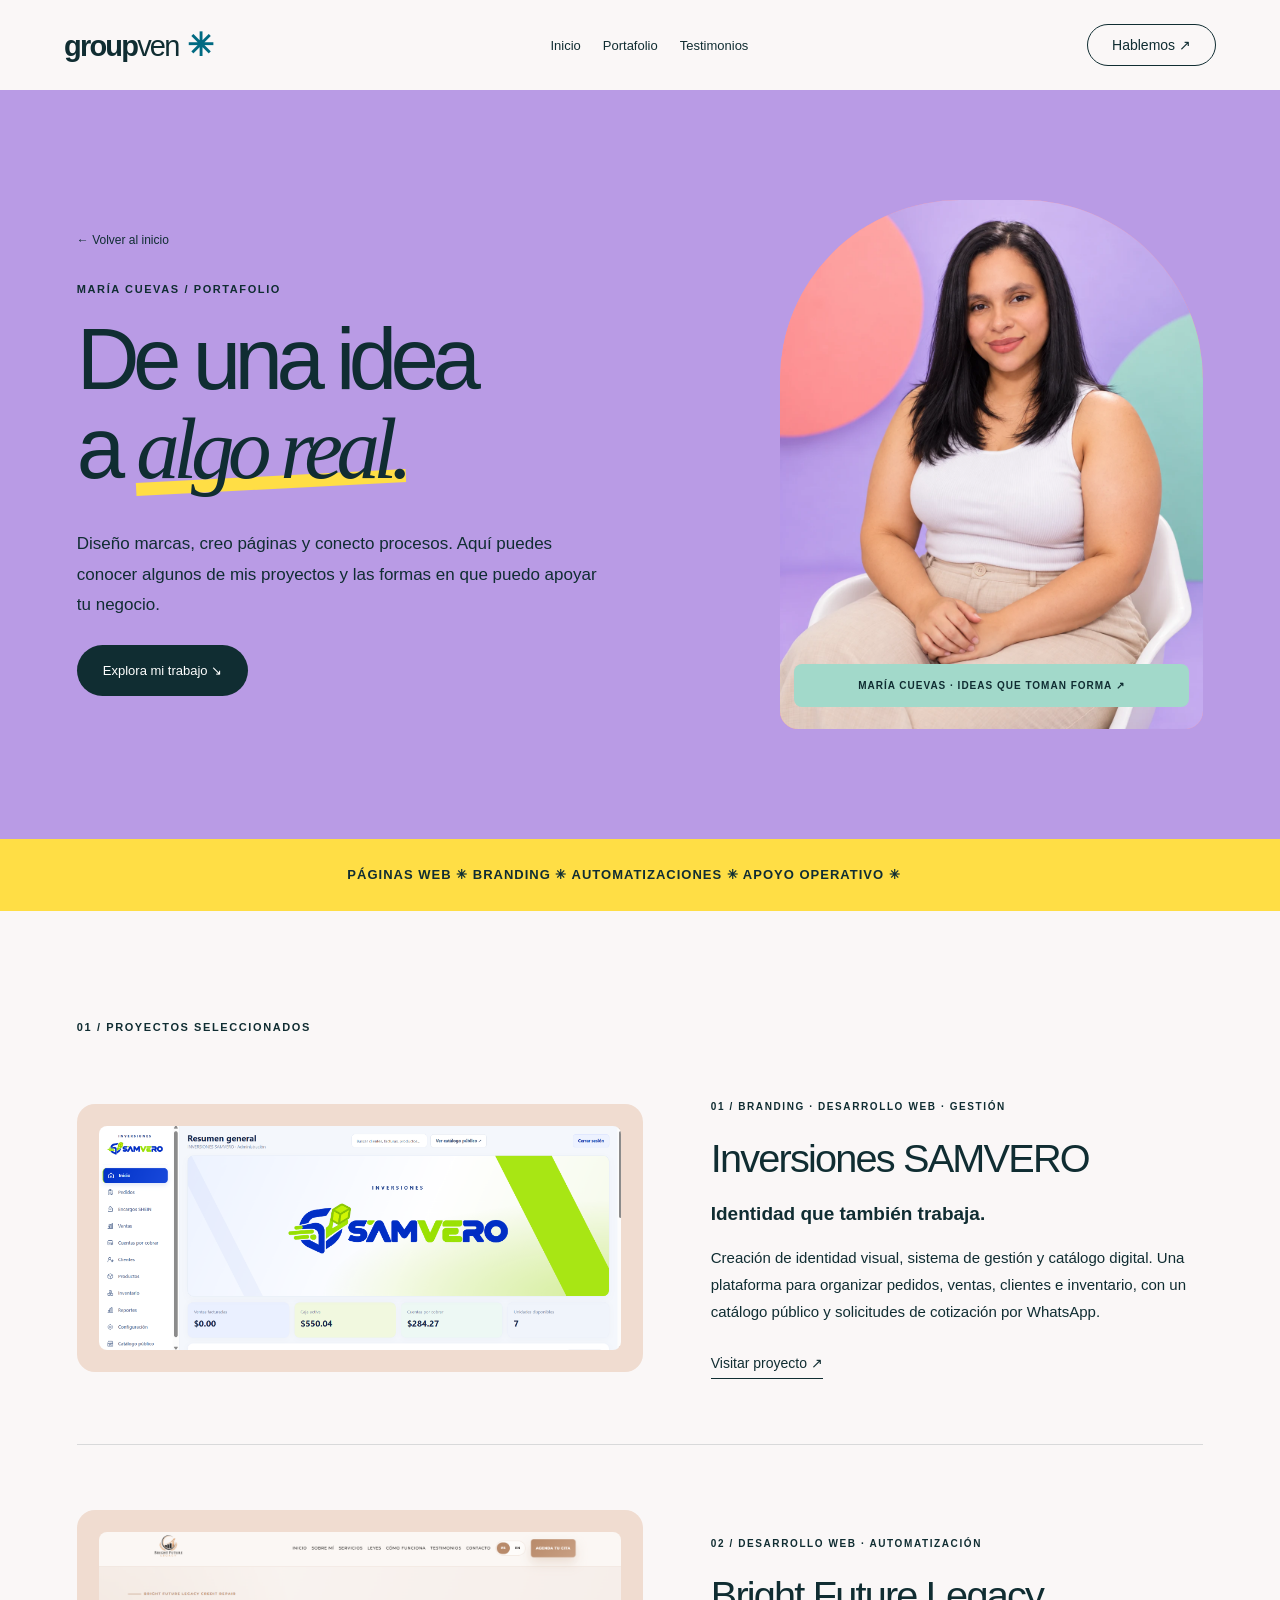
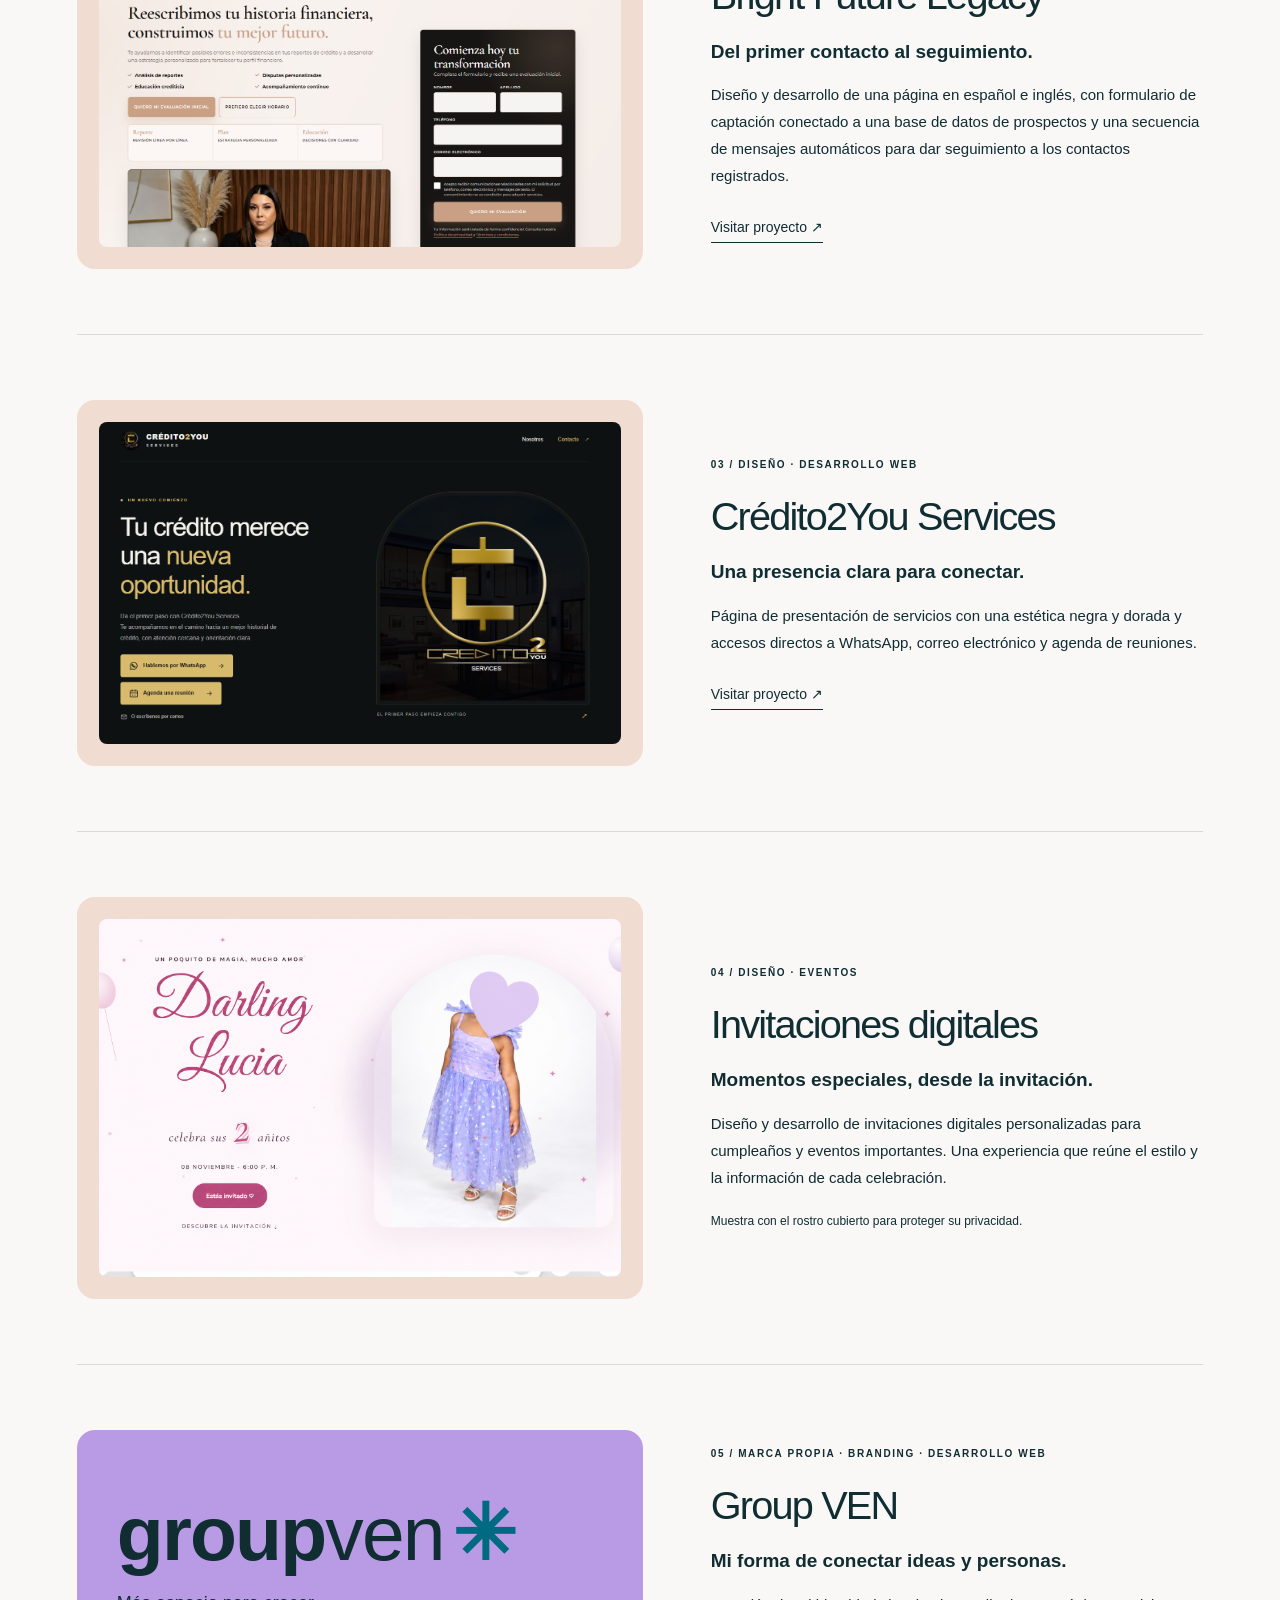
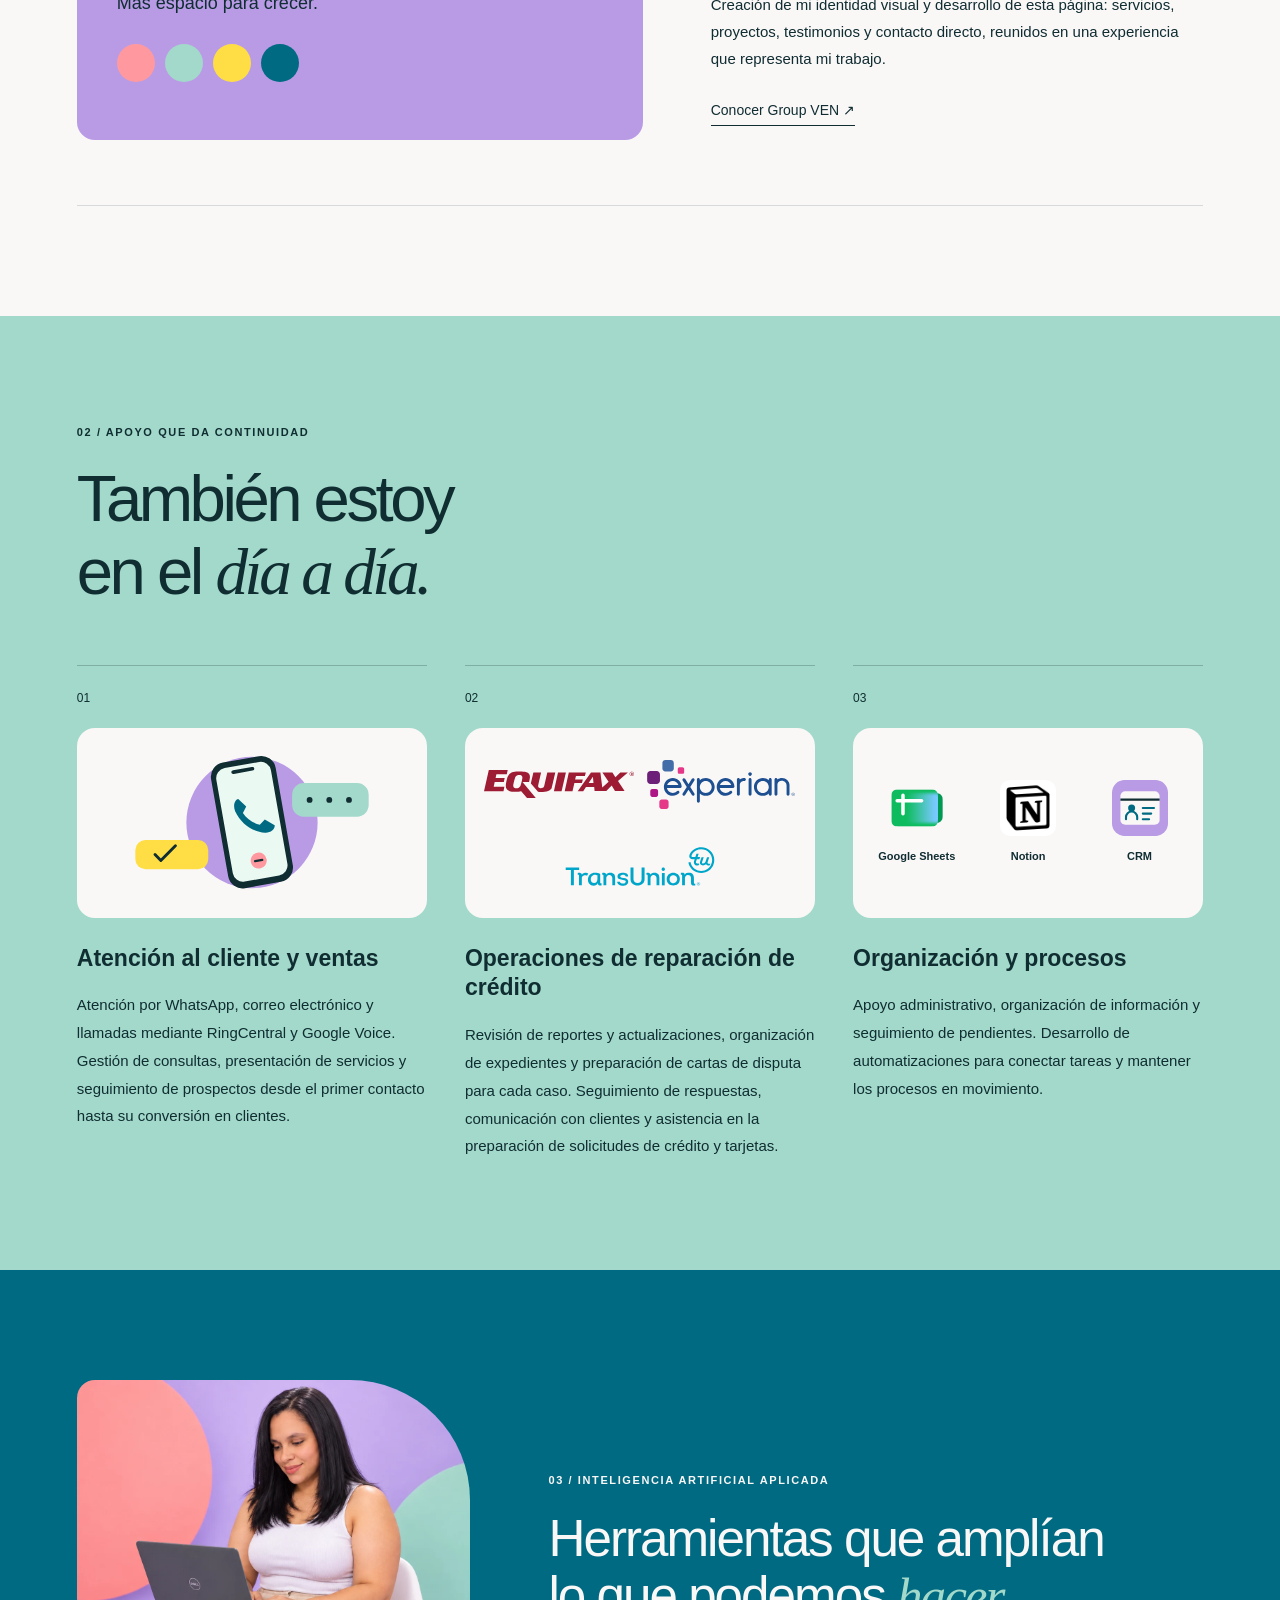
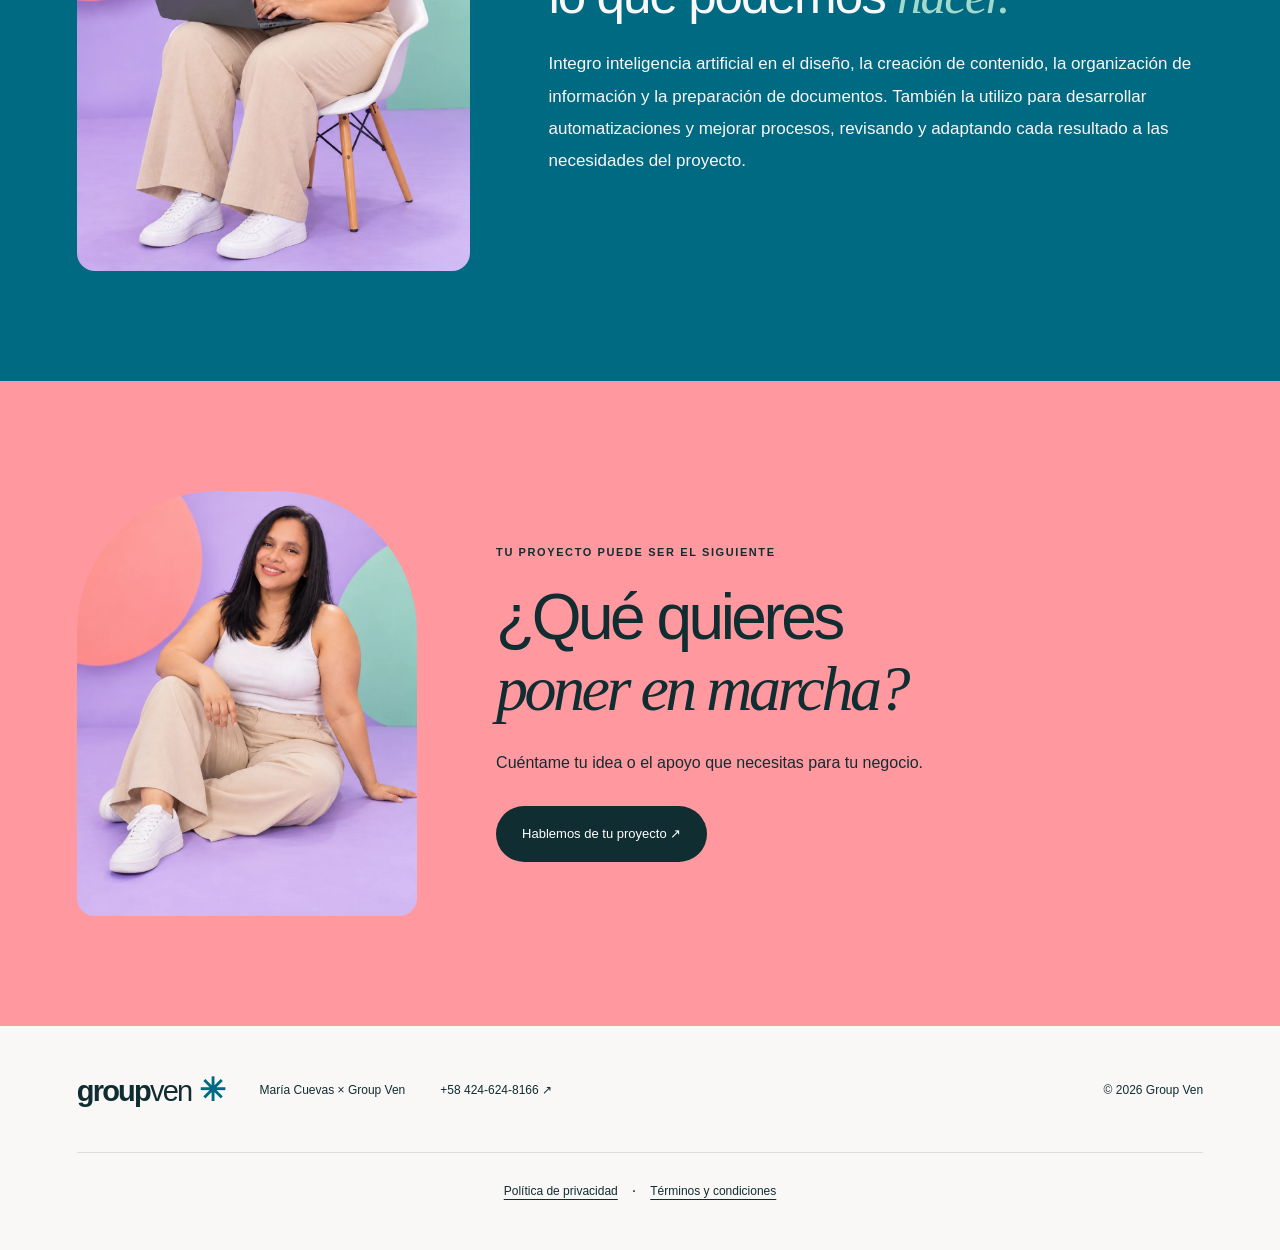
==== portafolio.html @ 0d1e306a "portafolio 2" ====
<!doctype html><html lang="es"><head><meta charset="utf-8"><meta name="viewport" content="width=device-width,initial-scale=1"><title>Portafolio — María Cuevas × Group VEN</title><meta name="description" content="Conoce los proyectos de María Cuevas: páginas web, branding, automatizaciones e invitaciones digitales, junto a su experiencia en atención al cliente y apoyo operativo."><link rel="stylesheet" href="style.css"><link rel="stylesheet" href="portafolio.css"></head><body class="portfolio-page"><header><a class="brand" href="index.html">group<span>ven</span><i>✳</i></a><nav aria-label="Navegación principal"><a href="index.html">Inicio</a><a href="#proyectos" aria-current="page">Portafolio</a><a href="testimonios.html">Testimonios</a></nav><a class="navcta" href="https://wa.me/584246248166" target="_blank" rel="noopener noreferrer">Hablemos ↗</a></header><main><section class="portfolio-hero section"><div class="portfolio-hero-copy"><a class="back-link" href="index.html">← Volver al inicio</a><span class="eyebrow">MARÍA CUEVAS / PORTAFOLIO</span><h1>De una idea<br>a <em>algo real.</em></h1><div class="portfolio-intro"><p>Diseño marcas, creo páginas y conecto procesos. Aquí puedes conocer algunos de mis proyectos y las formas en que puedo apoyar tu negocio.</p><a class="button dark" href="#proyectos">Explora mi trabajo ↘</a></div></div><figure class="portrait-main"><img src="assets/portafolio/maria-retrato.webp" alt="María Cuevas, creadora de Group VEN" width="1122" height="1402" fetchpriority="high"><figcaption>MARÍA CUEVAS · IDEAS QUE TOMAN FORMA ↗</figcaption></figure></section><div class="portfolio-strip portfolio-marquee" role="region" aria-label="Páginas web, branding, automatizaciones y apoyo operativo" tabindex="0"><div class="portfolio-marquee-track" aria-hidden="true"><span>PÁGINAS WEB ✳ BRANDING ✳ AUTOMATIZACIONES ✳ APOYO OPERATIVO ✳ </span><span>PÁGINAS WEB ✳ BRANDING ✳ AUTOMATIZACIONES ✳ APOYO OPERATIVO ✳ </span></div></div><section id="proyectos" class="section projects"><span class="eyebrow">01 / PROYECTOS SELECCIONADOS</span><article class="project"><div class="project-image"><img src="assets/portafolio/samvero.png" alt="Vista del proyecto Inversiones SAMVERO" loading="lazy" width="1200" height="800"></div><div class="project-copy"><span class="eyebrow">01 / BRANDING · DESARROLLO WEB · GESTIÓN</span><h2>Inversiones SAMVERO</h2><h3>Identidad que también trabaja.</h3><p>Creación de identidad visual, sistema de gestión y catálogo digital. Una plataforma para organizar pedidos, ventas, clientes e inventario, con un catálogo público y solicitudes de cotización por WhatsApp.</p><a class="text-link" href="https://inversiones-sam.vercel.app/catalogo" target="_blank" rel="noopener noreferrer">Visitar proyecto ↗</a></div></article><article class="project"><div class="project-image"><img src="assets/portafolio/brightfuture.png" alt="Vista del proyecto Bright Future Legacy" loading="lazy" width="1200" height="800"></div><div class="project-copy"><span class="eyebrow">02 / DESARROLLO WEB · AUTOMATIZACIÓN</span><h2>Bright Future Legacy</h2><h3>Del primer contacto al seguimiento.</h3><p>Diseño y desarrollo de una página en español e inglés, con formulario de captación conectado a una base de datos de prospectos y una secuencia de mensajes automáticos para dar seguimiento a los contactos registrados.</p><a class="text-link" href="https://www.brightfuturelegacy.com/" target="_blank" rel="noopener noreferrer">Visitar proyecto ↗</a></div></article><article class="project"><div class="project-image"><img src="assets/portafolio/credito2you.png" alt="Vista del proyecto Crédito2You Services" loading="lazy" width="1200" height="800"></div><div class="project-copy"><span class="eyebrow">03 / DISEÑO · DESARROLLO WEB</span><h2>Crédito2You Services</h2><h3>Una presencia clara para conectar.</h3><p>Página de presentación de servicios con una estética negra y dorada y accesos directos a WhatsApp, correo electrónico y agenda de reuniones.</p><a class="text-link" href="https://credito2yous.org/" target="_blank" rel="noopener noreferrer">Visitar proyecto ↗</a></div></article><article class="project"><div class="project-image"><img src="assets/portafolio/invitaciones.png" alt="Vista del proyecto Invitaciones digitales" loading="lazy" width="1200" height="800"></div><div class="project-copy"><span class="eyebrow">04 / DISEÑO · EVENTOS</span><h2>Invitaciones digitales</h2><h3>Momentos especiales, desde la invitación.</h3><p>Diseño y desarrollo de invitaciones digitales personalizadas para cumpleaños y eventos importantes. Una experiencia que reúne el estilo y la información de cada celebración.</p><p class="portfolio-note">Muestra con el rostro cubierto para proteger su privacidad.</p></div></article><article class="project own-project"><div class="brand-art" aria-label="Identidad visual de Group VEN"><span class="brand">group<span>ven</span><i>✳</i></span><p>Más espacio para crecer.</p><div class="swatches"><i></i><i></i><i></i><i></i></div></div><div class="project-copy"><span class="eyebrow">05 / MARCA PROPIA · BRANDING · DESARROLLO WEB</span><h2>Group VEN</h2><h3>Mi forma de conectar ideas y personas.</h3><p>Creación de mi identidad visual y desarrollo de esta página: servicios, proyectos, testimonios y contacto directo, reunidos en una experiencia que representa mi trabajo.</p><a class="text-link" href="index.html">Conocer Group VEN ↗</a></div></article></section><section class="section portfolio-services"><span class="eyebrow">02 / APOYO QUE DA CONTINUIDAD</span><h2>También estoy<br>en el <em>día a día.</em></h2><div class="support-grid"><article><span>01</span><div class="support-visual support-phone"><img src="assets/portafolio/telefono.svg" alt="Teléfono con una llamada y mensajes de atención al cliente" width="480" height="220" loading="lazy"></div><h3>Atención al cliente y ventas</h3><p>Atención por WhatsApp, correo electrónico y llamadas mediante RingCentral y Google Voice. Gestión de consultas, presentación de servicios y seguimiento de prospectos desde el primer contacto hasta su conversión en clientes.</p></article><article><span>02</span><div class="support-visual bureau-logos" aria-label="Burós de crédito"><div><img src="assets/portafolio/equifax.svg" alt="Equifax" width="150" height="28" loading="lazy"></div><div><img src="assets/portafolio/experian.svg" alt="Experian" width="150" height="55" loading="lazy"></div><div><img src="assets/portafolio/transunion.svg" alt="TransUnion" width="201" height="53" loading="lazy"></div></div><h3>Operaciones de reparación de crédito</h3><p>Revisión de reportes y actualizaciones, organización de expedientes y preparación de cartas de disputa para cada caso. Seguimiento de respuestas, comunicación con clientes y asistencia en la preparación de solicitudes de crédito y tarjetas.</p></article><article><span>03</span><div class="support-visual tool-logos"><div><img src="assets/portafolio/sheets.svg" alt="" width="64" height="64" loading="lazy"><span>Google Sheets</span></div><div><img src="assets/portafolio/notion.png" alt="" width="64" height="64" loading="lazy"><span>Notion</span></div><div><img src="assets/portafolio/crm.svg" alt="" width="64" height="64" loading="lazy"><span>CRM</span></div></div><h3>Organización y procesos</h3><p>Apoyo administrativo, organización de información y seguimiento de pendientes. Desarrollo de automatizaciones para conectar tareas y mantener los procesos en movimiento.</p></article></div></section><section class="section portfolio-ai"><figure class="portrait-work"><img src="assets/portafolio/maria-trabajando.webp" alt="María Cuevas trabajando con su laptop" width="1122" height="1402" loading="lazy"></figure><div class="portfolio-ai-copy"><span class="eyebrow">03 / INTELIGENCIA ARTIFICIAL APLICADA</span><h2>Herramientas que amplían<br>lo que podemos <em>hacer.</em></h2><p>Integro inteligencia artificial en el diseño, la creación de contenido, la organización de información y la preparación de documentos. También la utilizo para desarrollar automatizaciones y mejorar procesos, revisando y adaptando cada resultado a las necesidades del proyecto.</p></div></section><section class="section testimonials-contact portfolio-personal-contact"><figure class="portrait-contact"><img src="assets/portafolio/maria-cercana.webp" alt="María Cuevas sonriendo, sentada sobre un fondo lila" width="1122" height="1402" loading="lazy"></figure><div class="portfolio-contact-copy"><span class="eyebrow">TU PROYECTO PUEDE SER EL SIGUIENTE</span><h2>¿Qué quieres<br><em>poner en marcha?</em></h2><p>Cuéntame tu idea o el apoyo que necesitas para tu negocio.</p><a class="button dark" href="https://wa.me/584246248166?text=Hola%20Mar%C3%ADa%2C%20vi%20tu%20portafolio%20y%20quiero%20hablar%20de%20un%20proyecto." target="_blank" rel="noopener noreferrer">Hablemos de tu proyecto ↗</a></div></section></main><footer><a class="brand" href="index.html">group<span>ven</span><i>✳</i></a><p>María Cuevas × Group Ven</p><a href="https://wa.me/584246248166" target="_blank" rel="noopener">+58 424-624-8166 ↗</a><small>© <span id="year"></span> Group Ven</small><div class="legal-links" aria-label="Información legal"><button type="button" data-legal="privacy">Política de privacidad</button><span aria-hidden="true">·</span><button type="button" data-legal="terms">Términos y condiciones</button></div></footer><dialog id="legal-cloud" class="legal-cloud" aria-labelledby="legal-title"><div class="legal-cloud-head"><div><span class="eyebrow">GROUP VEN × MARÍA CUEVAS</span><h2 id="legal-title"></h2></div><button type="button" class="legal-close" aria-label="Cerrar ventana legal">✕</button></div><div class="legal-cloud-body" tabindex="0"><p class="legal-date">Última actualización: 13 de noviembre de 2026</p><div id="legal-content"></div></div><div class="legal-cloud-foot"><span>¿Tienes una consulta? <a href="https://wa.me/584246248166" target="_blank" rel="noopener noreferrer">WhatsApp +58 424-624-8166</a></span><button type="button" class="legal-done">Cerrar</button></div></dialog><script src="legal.js"></script><script>document.querySelector("#year").textContent=new Date().getFullYear();</script></body></html>
---- style.css ----
/* Group VEN: estilos locales completos. */
:root{--lila:#b99be5;--coral:#ff999f;--mint:#a2d9ca;--cream:#faf7f7;--beige:#f0dcd0;--ink:#102d32;--petrol:#006a82;--turquoise:#00c9e8;--yellow:#ffde45}*{box-sizing:border-box}html{scroll-behavior:smooth;scroll-padding-top:90px}body{margin:0;background:var(--cream);color:var(--ink);font-family:'DM Sans',sans-serif}a{color:inherit;text-decoration:none}button{font:inherit}header{height:90px;display:flex;align-items:center;justify-content:space-between;padding:0 5%;background:var(--cream);position:relative;z-index:5}.brand{font-family:Manrope,sans-serif;font-size:29px;letter-spacing:-1.8px;font-weight:800}.brand span{font-weight:500}.brand i{font-style:normal;font-size:32px;margin-left:8px;color:var(--petrol)}nav{display:flex;gap:32px;font-size:13px}.navcta{border:1px solid var(--ink);border-radius:30px;padding:12px 24px;font-size:14px}.hero{min-height:720px;height:calc(100svh - 90px);max-height:1000px;background:var(--lila);position:relative;overflow:hidden;padding:54px 6% 70px}.eyebrow{font-size:11px;font-weight:700;letter-spacing:1.6px;display:block}.dot{width:7px;height:7px;border-radius:50%;display:inline-block;background:var(--ink);margin-right:8px}h1,h2,h3,p{margin:0}h1{font-family:Manrope,sans-serif;font-size:clamp(70px,9.6vw,155px);line-height:1.02;letter-spacing:-.075em;font-weight:500;margin:50px 0 32px;position:relative;z-index:2}em{font-family:Georgia,serif;font-weight:400}h1 em{position:relative;z-index:2}h1 em:after{content:'';position:absolute;height:13px;background:var(--yellow);bottom:8px;left:0;width:100%;z-index:-1;transform:rotate(-3deg)}.hero-bottom{position:relative;z-index:3;max-width:470px}.hero-bottom p{font-size:16px;line-height:1.65;max-width:370px;margin-bottom:25px}.button{display:inline-flex;gap:35px;justify-content:space-between;padding:18px 26px;border-radius:40px;font-size:13px;transition:transform .25s,background .25s}.button:hover{transform:translateY(-4px);background:var(--petrol)}.dark{background:var(--ink);color:white}.orbit{position:absolute;right:2%;top:8%;font-size:clamp(280px,34vw,570px);line-height:1;color:var(--coral);animation:spin 65s linear infinite;text-shadow:0 0 1px var(--coral)}.floating{position:absolute;z-index:3;box-shadow:0 15px 40px #142c3114;animation:bob 6s ease-in-out infinite}.one{right:7%;top:42%;background:var(--cream);padding:26px 32px;transform:rotate(-7deg);font-size:24px;line-height:1.35;letter-spacing:-1px}.two{right:15%;bottom:17%;background:var(--mint);padding:20px 26px;font-size:10px;letter-spacing:1px;animation-delay:-3s;transform:rotate(5deg)}.two span{font-size:25px;margin-left:25px}.scroll{position:absolute;bottom:27px;font-size:9px;letter-spacing:2px}.ticker{background:var(--yellow);padding:21px 0;overflow:hidden;border-bottom:1px solid #102d3220}.ticker>div{white-space:nowrap;font-size:19px;font-weight:600;letter-spacing:1px;animation:marquee 40s linear infinite;width:max-content}.section{padding:110px 6%}.section-head{position:relative}.section-head h2,h2{font-family:Manrope,sans-serif;font-size:clamp(42px,5.1vw,76px);font-weight:500;letter-spacing:-3.5px;line-height:1.12;margin:24px 0}.section-head>p{max-width:290px;font-size:15px;line-height:1.6;position:absolute;right:0;bottom:10px}.explorer{display:grid;grid-template-columns:1fr 1fr;gap:7%;margin-top:60px}.tabs{padding-top:15px}.tabs button{display:flex;gap:24px;align-items:center;width:100%;border:0;border-bottom:1px solid #102d3230;background:none;color:var(--ink);padding:26px 0;text-align:left;font-size:12px;cursor:pointer}.tabs button span{font-size:20px;flex:1;letter-spacing:-.5px}.tabs button[aria-selected=true]{color:var(--petrol);border-bottom:2px solid var(--petrol)}.service-panel{padding:36px;background:var(--mint);border-radius:3px;min-height:440px;transition:background .4s}.panel-art{height:155px;padding-top:4px}.bubble{background:var(--cream);font-size:12px;border-radius:18px 18px 18px 0;padding:18px;width:83%;transform:rotate(-4deg);box-shadow:0 6px 15px #00000008}.bubble b{float:right}.bubble.reply{background:var(--petrol);color:white;margin:18px 0 0 18%;width:80%;transform:rotate(3deg)}.service-panel h3{font-family:Manrope,sans-serif;font-size:30px;line-height:1.2;letter-spacing:-1px;margin:16px 0}.service-panel p{font-size:14px;line-height:1.6;max-width:370px}.service-panel a{display:inline-block;margin-top:26px;border-bottom:1px solid;padding-bottom:5px;font-size:13px;font-weight:700}.statement{background:var(--petrol);color:var(--cream)}.statement>p{font-family:Manrope,sans-serif;font-size:clamp(42px,6.5vw,95px);line-height:1.18;letter-spacing:-4px;margin:40px 0 45px}.statement>p span{color:var(--mint)}.statement-foot{display:flex;justify-content:space-between;align-items:center}.asterisk{font-size:90px;color:var(--yellow);line-height:1;animation:spin 40s linear infinite}.statement-foot p{font-size:14px;line-height:1.6}.steps{display:grid;grid-template-columns:repeat(3,1fr);gap:45px;margin-top:65px}.steps article{border-top:1px solid #102d3250;padding-top:24px}.steps article>span{display:grid;place-items:center;background:var(--beige);width:48px;height:48px;border-radius:50%;font-size:14px}.steps article:nth-child(2)>span{background:var(--lila)}.steps article:nth-child(3)>span{background:var(--mint)}.steps h3{font-size:23px;letter-spacing:-1px;margin:30px 0 14px}.steps p{font-size:14px;line-height:1.7}.founder{background:var(--beige);display:grid;grid-template-columns:1fr 1fr;gap:9%;align-items:center}.founder-art{background:var(--lila);position:relative;height:570px;overflow:hidden;border-radius:180px 180px 0 0}.portrait-word{position:absolute;top:25px;left:25px;font-family:Georgia,serif;font-style:italic;font-size:90px;z-index:2}.portrait-shape{position:absolute;width:320px;height:390px;border-radius:50% 50% 0 0;bottom:0;left:50%;transform:translateX(-50%);background:var(--coral);display:grid;place-items:center;font-family:Georgia,serif;font-size:115px;color:var(--petrol)}.founder-tag{position:absolute;bottom:30px;background:var(--mint);font-size:10px;letter-spacing:1px;padding:18px;left:18px;transform:rotate(-7deg)}.small-star{position:absolute;font-size:130px;right:-15px;top:170px;color:var(--yellow);animation:spin 50s linear infinite}.founder-copy h2{font-size:clamp(40px,4.5vw,68px)}.founder-copy p{font-size:15px;line-height:1.8;margin-top:20px}.text-link{display:inline-block;border-bottom:1px solid;margin-top:30px;padding-bottom:7px;font-size:14px}.faq{max-width:1100px;margin:auto}.faq h2{margin-bottom:45px}.faq details{border-bottom:1px solid #102d3230;padding:25px 0}.faq summary{display:flex;justify-content:space-between;gap:30px;cursor:pointer;font-size:18px;list-style:none}.faq summary::-webkit-details-marker{display:none}.faq details p{font-size:14px;line-height:1.7;max-width:650px;margin-top:20px}.faq details[open] summary span{transform:rotate(45deg)}.contact{background:var(--coral)}.contact h2{font-size:clamp(80px,12vw,185px);line-height:.95;letter-spacing:-7px;margin:45px 0}.contact h2>span{float:right;font-family:Manrope,sans-serif;font-size:180px;color:var(--petrol)}.contact-bottom{display:flex;justify-content:space-between;align-items:end;gap:30px}.contact-bottom p{font-size:16px;line-height:1.7}footer{padding:45px 6%;display:flex;align-items:center;gap:35px;flex-wrap:wrap}footer p,footer a:not(.brand),footer small{font-size:12px}footer small{margin-left:auto}.reveal{opacity:0;transform:translateY(25px);transition:opacity .8s,transform .8s}.reveal.visible{opacity:1;transform:none}@keyframes spin{to{rotate:360deg}}@keyframes bob{50%{translate:0 -13px}}@keyframes marquee{to{transform:translateX(-50%)}}@media(min-width:1500px){.hero-bottom{margin-top:50px}}@media(max-width:800px){header{height:74px;padding:0 6%}nav{display:none}.brand{font-size:25px}.navcta{padding:9px 18px}.hero{height:auto;min-height:850px;padding-top:35px}h1{font-size:clamp(68px,13vw,105px);margin-top:40px}.hero-bottom p{max-width:310px}.orbit{top:auto;bottom:65px;right:-20px;font-size:310px}.one{font-size:19px;top:auto;bottom:165px;right:15%;padding:20px}.two{bottom:80px;right:24%}.section{padding:75px 6%}.section-head h2,h2{letter-spacing:-2px}.section-head>p{position:static}.explorer{grid-template-columns:1fr;gap:35px;margin-top:30px}.tabs button{padding:19px 0}.tabs button span{font-size:18px}.statement>p{letter-spacing:-2px}.steps{grid-template-columns:1fr;gap:35px;margin-top:40px}.steps h3{margin-top:20px}.founder{grid-template-columns:1fr;gap:45px}.founder-art{height:450px;max-width:500px;width:100%;margin:auto}.portrait-shape{height:310px}.contact h2{letter-spacing:-4px}.contact h2>span{font-size:80px}.contact-bottom{align-items:start;flex-direction:column}footer{gap:20px;justify-content:space-between}footer p{width:50%}footer small{margin-left:0}.faq summary{font-size:16px}}@media(prefers-reduced-motion:reduce){html{scroll-behavior:auto}*,*:before,*:after{animation:none!important;transition:none!important}.reveal{opacity:1;transform:none}}

.founder-photo{display:block;width:100%;height:100%;object-fit:cover;object-position:center center}.founder-art{height:auto;aspect-ratio:1122/1402;border-radius:180px 180px 8px 8px}.founder-tag{z-index:2;box-shadow:0 6px 20px #102d3215}.faq .faq-answer{max-width:720px;padding:0 28px 6px 0}.faq .faq-answer p{max-width:none;line-height:1.85;margin-top:18px}.faq details[open]{padding-bottom:28px}@media(max-width:800px){.founder-art{height:auto;max-width:440px}.founder-tag{font-size:9px;bottom:24px;left:14px;padding:14px}.faq .faq-answer{padding-right:0}}

.testimonial-preview{background:var(--mint);display:grid;grid-template-columns:1fr 1fr;gap:10%;align-items:center}.testimonial-preview>div>p{font-size:15px;line-height:1.7;max-width:360px}.preview-quote>span{font:100px Georgia;line-height:.8;display:block;color:var(--petrol)}blockquote{margin:0}.preview-quote blockquote{font:28px/1.5 Georgia,serif}.preview-quote>p{margin:22px 0 30px;font-size:12px}.testimonials-hero{background:var(--lila);padding:65px 6% 80px;position:relative;overflow:hidden}.testimonials-hero h1{font-size:clamp(64px,8.4vw,125px);margin:35px 0;max-width:950px}.testimonials-hero>p{font-size:17px;line-height:1.75;max-width:530px;position:relative;z-index:2}.testimonials-hero .hero-star{position:absolute;right:6%;bottom:20px;font-size:230px;color:var(--coral);animation:spin 60s linear infinite;line-height:1}.company-strip{padding:36px 6%;display:flex;justify-content:space-between;gap:25px;flex-wrap:wrap;border-bottom:1px solid #102d3225}.company-strip a{font-family:Manrope,sans-serif;font-size:17px;letter-spacing:-.7px;font-weight:700}.company-strip a:hover{text-decoration:underline}.stories{padding:80px 6%}.stories-intro{display:flex;justify-content:space-between;gap:30px;align-items:center;margin-bottom:35px}.stories-intro p{max-width:330px;font-size:14px;line-height:1.7}.filters{display:flex;flex-wrap:wrap;gap:9px;margin-bottom:40px}.filters button{border:1px solid #102d3240;padding:11px 18px;border-radius:30px;background:transparent;color:var(--ink);cursor:pointer;font-size:12px}.filters button[aria-pressed=true]{background:var(--ink);color:white;border-color:var(--ink)}.story{display:grid;grid-template-columns:270px 1fr;gap:7%;padding:52px 0;border-top:1px solid #102d3230;scroll-margin-top:35px}.story[hidden]{display:none}.company-monogram{height:160px;display:grid;place-items:center;font:60px Georgia,serif;letter-spacing:-4px;border-radius:2px 55px 2px 2px;margin-bottom:24px}.story h3{font-family:Manrope,sans-serif;font-size:23px;letter-spacing:-.7px}.story-person{font-size:14px;margin:10px 0 18px}.instagram-link{font-size:13px;border-bottom:1px solid;padding-bottom:5px;display:inline-block}.quote-mark{font:80px/.9 Georgia,serif;color:var(--petrol)}.story blockquote p{font-size:17px;line-height:1.9;margin:15px 0}.story-label{display:block;font-size:10px;letter-spacing:1.6px;font-weight:700;margin-bottom:16px}.testimonial-video{width:100%;max-height:600px;background:#102d32;border-radius:8px}.back-link{font-size:12px;display:inline-block;margin-bottom:35px}.story:target{background:#f0dcd022}.video-caption{font-size:12px;line-height:1.6;margin-top:13px}.testimonials-contact{background:var(--coral);text-align:center}.testimonials-contact h2{max-width:800px;margin:25px auto}.testimonials-contact p{margin:20px auto 30px;line-height:1.7;max-width:480px}.wordmark-note{font-size:11px;color:#496165;margin-top:35px}.filter-status{font-size:12px;margin-bottom:20px}.testimonials-header nav{gap:22px}@media(max-width:800px){.testimonial-preview{grid-template-columns:1fr;gap:40px}.stories{padding:55px 6%}.stories-intro{display:block}.stories-intro p{margin-top:20px}.story{grid-template-columns:1fr;gap:30px;padding:35px 0}.company-monogram{height:110px;max-width:200px;font-size:45px}.story blockquote p{font-size:16px}.testimonials-hero .hero-star{font-size:130px;right:-20px;bottom:5px;opacity:.6}.testimonials-hero>p{max-width:90%}.company-strip{gap:18px 25px}.company-strip a{font-size:14px}.testimonials-header .navcta{padding:10px 13px}.testimonials-hero h1{font-size:clamp(55px,12vw,85px)}}
.company-logo{height:180px;display:flex;align-items:center;justify-content:center;margin-bottom:24px;background:#fff;border-radius:8px;overflow:hidden}.company-logo img{display:block;width:100%;height:100%;object-fit:contain;padding:14px}.company-logo.liliana{background:#000}.company-logo.ambar{background:#0c1115}.company-logo.laura{background:#faf7f7}.company-logo.laura img{max-width:220px;image-rendering:auto}@media(max-width:800px){.company-logo{height:160px;max-width:270px}.company-logo.laura img{max-width:200px}}

.legal-links{display:flex;justify-content:center;align-items:center;gap:14px;width:100%;border-top:1px solid #102d3220;padding-top:24px;margin-top:8px}.legal-links button{font:inherit;font-size:12px;color:var(--ink);border:0;background:none;cursor:pointer;padding:7px 0;text-decoration:underline;text-underline-offset:4px}.legal-links button:hover{color:var(--petrol)}.legal-links button:focus-visible,.legal-cloud button:focus-visible,.legal-cloud-body:focus-visible{outline:3px solid var(--petrol);outline-offset:4px}.legal-cloud{padding:0;border:1px solid #fff9;border-radius:28px;width:min(920px,calc(100vw - 48px));max-height:85dvh;background:var(--cream);color:var(--ink);box-shadow:0 35px 120px #102d324d;overflow:hidden}.legal-cloud[open]{display:flex;flex-direction:column;animation:cloud-enter .25s ease-out}.legal-cloud::backdrop{background:#102d3270;backdrop-filter:blur(9px)}.legal-cloud-head{display:flex;align-items:center;justify-content:space-between;gap:20px;padding:28px 34px;background:var(--lila);flex-shrink:0}.legal-cloud-head h2{font-size:30px;letter-spacing:-1.2px;margin:10px 0 0;line-height:1.2}.legal-close{width:42px;height:42px;flex-shrink:0;border:1px solid #102d3230;background:#faf7f755;color:var(--ink);border-radius:50%;font-size:20px;cursor:pointer}.legal-cloud-body{overflow-y:auto;overscroll-behavior:contain;padding:28px 34px;min-height:0;font-size:14px;line-height:1.85}.legal-cloud-body .legal-date{font-size:12px;margin-bottom:30px;color:#436064}.legal-cloud-body h3{font-family:Manrope,sans-serif;font-size:18px;line-height:1.5;letter-spacing:-.3px;margin:28px 0 12px}.legal-cloud-body section:first-child h3{margin-top:0}.legal-cloud-body p{margin:0 0 14px}.legal-cloud-body a,.legal-cloud-foot a{text-decoration:underline;text-underline-offset:3px;overflow-wrap:anywhere}.legal-cloud-foot{border-top:1px solid #102d3220;background:var(--beige);padding:17px 34px;display:flex;justify-content:space-between;align-items:center;gap:25px;flex-shrink:0}.legal-cloud-foot span{font-size:11px;line-height:1.6}.legal-done{font:inherit;font-size:12px;background:var(--ink);color:white;border:0;border-radius:30px;padding:12px 25px;cursor:pointer}@keyframes cloud-enter{from{opacity:0;transform:translateY(15px) scale(.98)}to{opacity:1;transform:none}}@media(max-width:600px){.legal-cloud{width:calc(100vw - 24px);max-height:90dvh;border-radius:20px}.legal-cloud-head{padding:22px 20px;align-items:start}.legal-cloud-head h2{font-size:26px}.legal-cloud-head .eyebrow{font-size:9px}.legal-cloud-body{padding:22px 20px;font-size:14px}.legal-cloud-foot{padding:15px 20px;gap:12px}.legal-cloud-foot span{max-width:210px}.legal-links{gap:10px;flex-wrap:wrap}}@media(prefers-reduced-motion:reduce){.legal-cloud[open]{animation:none}}

.portfolio-button{border:1px solid var(--ink);background:transparent;color:var(--ink);margin-top:12px}.portfolio-button:hover{background:var(--mint)}header nav{gap:22px}
---- portafolio.css ----
.portfolio-hero{background:var(--lila);position:relative;overflow:hidden}.portfolio-hero h1{margin:20px 0 35px;font-size:clamp(65px,8vw,125px)}.portfolio-hero .back-link{display:block;margin-bottom:36px}.portfolio-intro{max-width:660px;position:relative;z-index:2;display:flex;gap:28px;align-items:center}.portfolio-intro p{font-size:17px;line-height:1.8;max-width:380px}.portfolio-intro .button{flex-shrink:0}.portfolio-star{position:absolute;right:5%;top:23%;font-size:300px;line-height:1;color:var(--coral)}.portfolio-strip{background:var(--yellow);padding:24px 6%;font-size:13px;font-weight:700;letter-spacing:1px;line-height:1.8}.project{display:grid;grid-template-columns:1.15fr 1fr;gap:6%;align-items:center;padding:65px 0;border-bottom:1px solid #102d3225}.project-image{background:var(--beige);padding:22px;border-radius:18px}.project-image img{display:block;width:100%;height:auto;border-radius:8px}.project-copy h2{font-size:clamp(30px,3.1vw,46px);letter-spacing:-1.8px;margin:20px 0}.project-copy h3{font-size:19px;line-height:1.45;margin-bottom:16px}.project-copy p{font-size:15px;line-height:1.8}.project-copy .eyebrow{font-size:10px;line-height:1.8}.portfolio-note{font-size:12px!important;margin-top:20px}.brand-art{background:var(--lila);border-radius:18px;min-height:310px;padding:40px;display:flex;flex-direction:column;justify-content:center}.brand-art .brand{font-size:clamp(45px,6vw,85px)}.brand-art .brand i{font-size:inherit}.brand-art p{margin:15px 0 30px;font-size:18px}.swatches{display:flex;gap:10px}.swatches i{width:38px;height:38px;border-radius:50%;background:var(--coral)}.swatches i:nth-child(2){background:var(--mint)}.swatches i:nth-child(3){background:var(--yellow)}.swatches i:nth-child(4){background:var(--petrol)}.portfolio-services{background:var(--mint)}.support-grid{display:grid;grid-template-columns:repeat(3,1fr);gap:38px;margin-top:55px}.support-grid article{border-top:1px solid #102d3240;padding-top:22px}.support-grid article>span{font-size:12px}.support-grid h3{font-size:23px;line-height:1.3;margin:25px 0 18px}.support-grid p{font-size:15px;line-height:1.85}.portfolio-ai{background:var(--petrol);color:var(--cream)}.portfolio-ai p{max-width:780px;line-height:1.9;font-size:17px}.portfolio-ai em{color:var(--mint)}a:focus-visible{outline:3px solid var(--petrol);outline-offset:5px}.portfolio-ai a:focus-visible{outline-color:var(--yellow)}@media(max-width:1000px){.portfolio-star{font-size:200px;right:-25px;opacity:.5}.project{gap:4%}.portfolio-page nav{gap:18px}}@media(max-width:800px){.portfolio-intro{display:block}.portfolio-intro .button{margin-top:24px}.portfolio-star{top:70px;font-size:150px}.project{grid-template-columns:1fr;gap:30px;padding:45px 0}.project-image{padding:12px}.support-grid{grid-template-columns:1fr;gap:35px}.brand-art{min-height:250px;padding:30px}.portfolio-hero h1{font-size:clamp(56px,12vw,90px)}.portfolio-strip{font-size:11px}.portfolio-page .navcta{font-size:12px}.portfolio-page .section{padding-top:65px;padding-bottom:65px}}
/* Retratos de María: presentación, forma de trabajar y contacto. */
.portfolio-hero{display:grid;grid-template-columns:minmax(0,1.2fr) minmax(0,.8fr);gap:6%;align-items:center}.portfolio-hero-copy{min-width:0}.portfolio-hero h1{font-size:clamp(58px,6.8vw,110px)}.portfolio-intro{display:block}.portfolio-intro p{max-width:530px}.portfolio-intro .button{margin-top:24px}.portrait-main,.portrait-work,.portrait-contact{margin:0;min-width:0;overflow:hidden}.portrait-main{position:relative;border-radius:180px 180px 18px 18px;background:var(--coral)}.portrait-main img,.portrait-work img,.portrait-contact img{display:block;width:100%;height:auto}.portrait-main figcaption{position:absolute;bottom:22px;left:14px;right:14px;background:var(--mint);padding:16px 12px;border-radius:8px;text-align:center;font-size:10px;letter-spacing:1px;font-weight:700}.portfolio-ai{display:grid;grid-template-columns:minmax(0,.75fr) minmax(0,1.25fr);gap:7%;align-items:center}.portrait-work{border-radius:18px 120px 18px 18px;max-width:440px}.portfolio-ai-copy{min-width:0}.portfolio-ai-copy h2{font-size:clamp(35px,4vw,62px);letter-spacing:-2px}.portfolio-personal-contact{display:grid;grid-template-columns:minmax(0,.65fr) minmax(0,1.35fr);gap:7%;align-items:center;text-align:left}.portrait-contact{border-radius:140px 140px 18px 18px;max-width:360px}.portfolio-contact-copy h2{font-size:clamp(40px,5vw,76px);margin:24px 0}.portfolio-contact-copy p{margin:20px 0 30px}.portfolio-contact-copy .button{line-height:1.5}.portfolio-page figure img{object-fit:contain}@media(max-width:800px){.portfolio-hero{grid-template-columns:1fr;gap:40px}.portfolio-hero h1{font-size:clamp(56px,12vw,90px)}.portrait-main{width:min(100%,380px);justify-self:center;border-radius:150px 150px 18px 18px}.portfolio-ai,.portfolio-personal-contact{grid-template-columns:1fr;gap:35px}.portrait-work{width:min(100%,340px);justify-self:center}.portrait-contact{width:min(100%,280px);justify-self:center}.portfolio-contact-copy{text-align:center}.portfolio-contact-copy p{margin-left:auto;margin-right:auto}.portfolio-ai-copy h2{font-size:clamp(35px,7vw,54px)}}

/* Franja continua: se pausa al pasar el cursor o al enfocarla. */
.portfolio-marquee{overflow:hidden;padding:24px 0}
.portfolio-marquee-track{display:flex;width:max-content;animation:portfolio-scroll 32s linear infinite}
.portfolio-marquee-track>span{flex-shrink:0;white-space:nowrap;padding-right:2rem;min-width:100vw;text-align:center}
.portfolio-marquee:hover .portfolio-marquee-track,.portfolio-marquee:focus .portfolio-marquee-track{animation-play-state:paused}
.portfolio-marquee:focus-visible{outline:3px solid var(--petrol);outline-offset:-3px}
@keyframes portfolio-scroll{from{transform:translateX(0)}to{transform:translateX(-50%)}}
@media(prefers-reduced-motion:reduce){.portfolio-marquee-track{animation:none;width:auto}.portfolio-marquee-track>span{white-space:normal;min-width:0;padding:0 6%;text-align:left}.portfolio-marquee-track>span+span{display:none}}
/* Imágenes de servicios y herramientas. */
.support-grid{align-items:start}.support-grid article{min-width:0}.support-visual{height:190px;margin:22px 0 26px;border-radius:18px;background:var(--cream);overflow:hidden}.support-phone{display:flex;align-items:center;justify-content:center}.support-phone img{display:block;width:100%;height:100%;object-fit:contain}.bureau-logos{display:grid;grid-template-columns:1fr 1fr;gap:10px;padding:18px;align-items:center}.bureau-logos>div{display:flex;justify-content:center;align-items:center;min-width:0}.bureau-logos>div:last-child{grid-column:1/-1}.bureau-logos img{display:block;width:100%;max-width:150px;max-height:52px;height:auto;object-fit:contain}.tool-logos{display:grid;grid-template-columns:repeat(3,minmax(0,1fr));gap:8px;padding:22px 12px;align-items:center}.tool-logos>div{display:flex;flex-direction:column;gap:13px;align-items:center;text-align:center;min-width:0}.tool-logos img{display:block;width:56px;height:56px;object-fit:contain;border-radius:10px}.tool-logos span{font-size:11px;font-weight:700;line-height:1.4}.support-grid h3{margin-top:0}@media(max-width:800px){.support-visual{height:200px}.tool-logos img{width:60px;height:60px}.bureau-logos img{max-width:155px}}@media(max-width:360px){.tool-logos{padding:18px 8px}.tool-logos img{width:46px;height:46px}.tool-logos span{font-size:10px}}
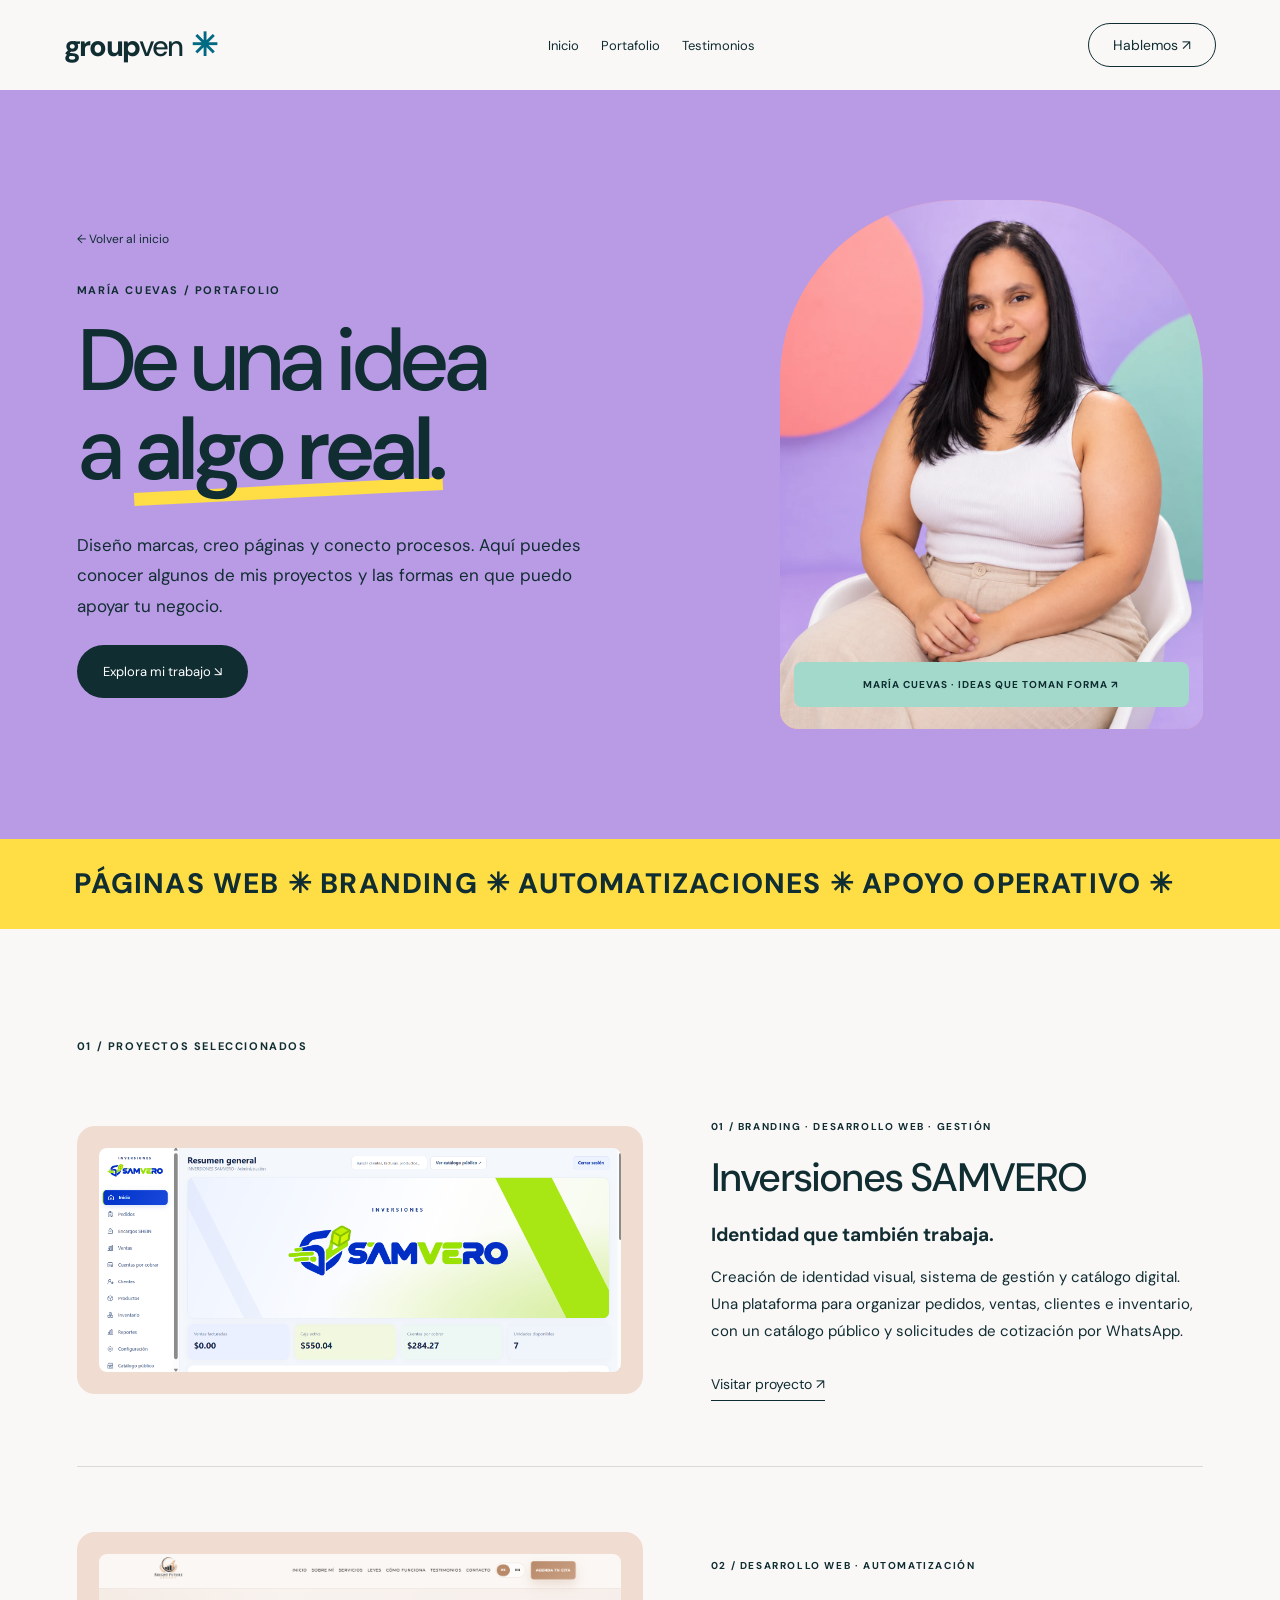
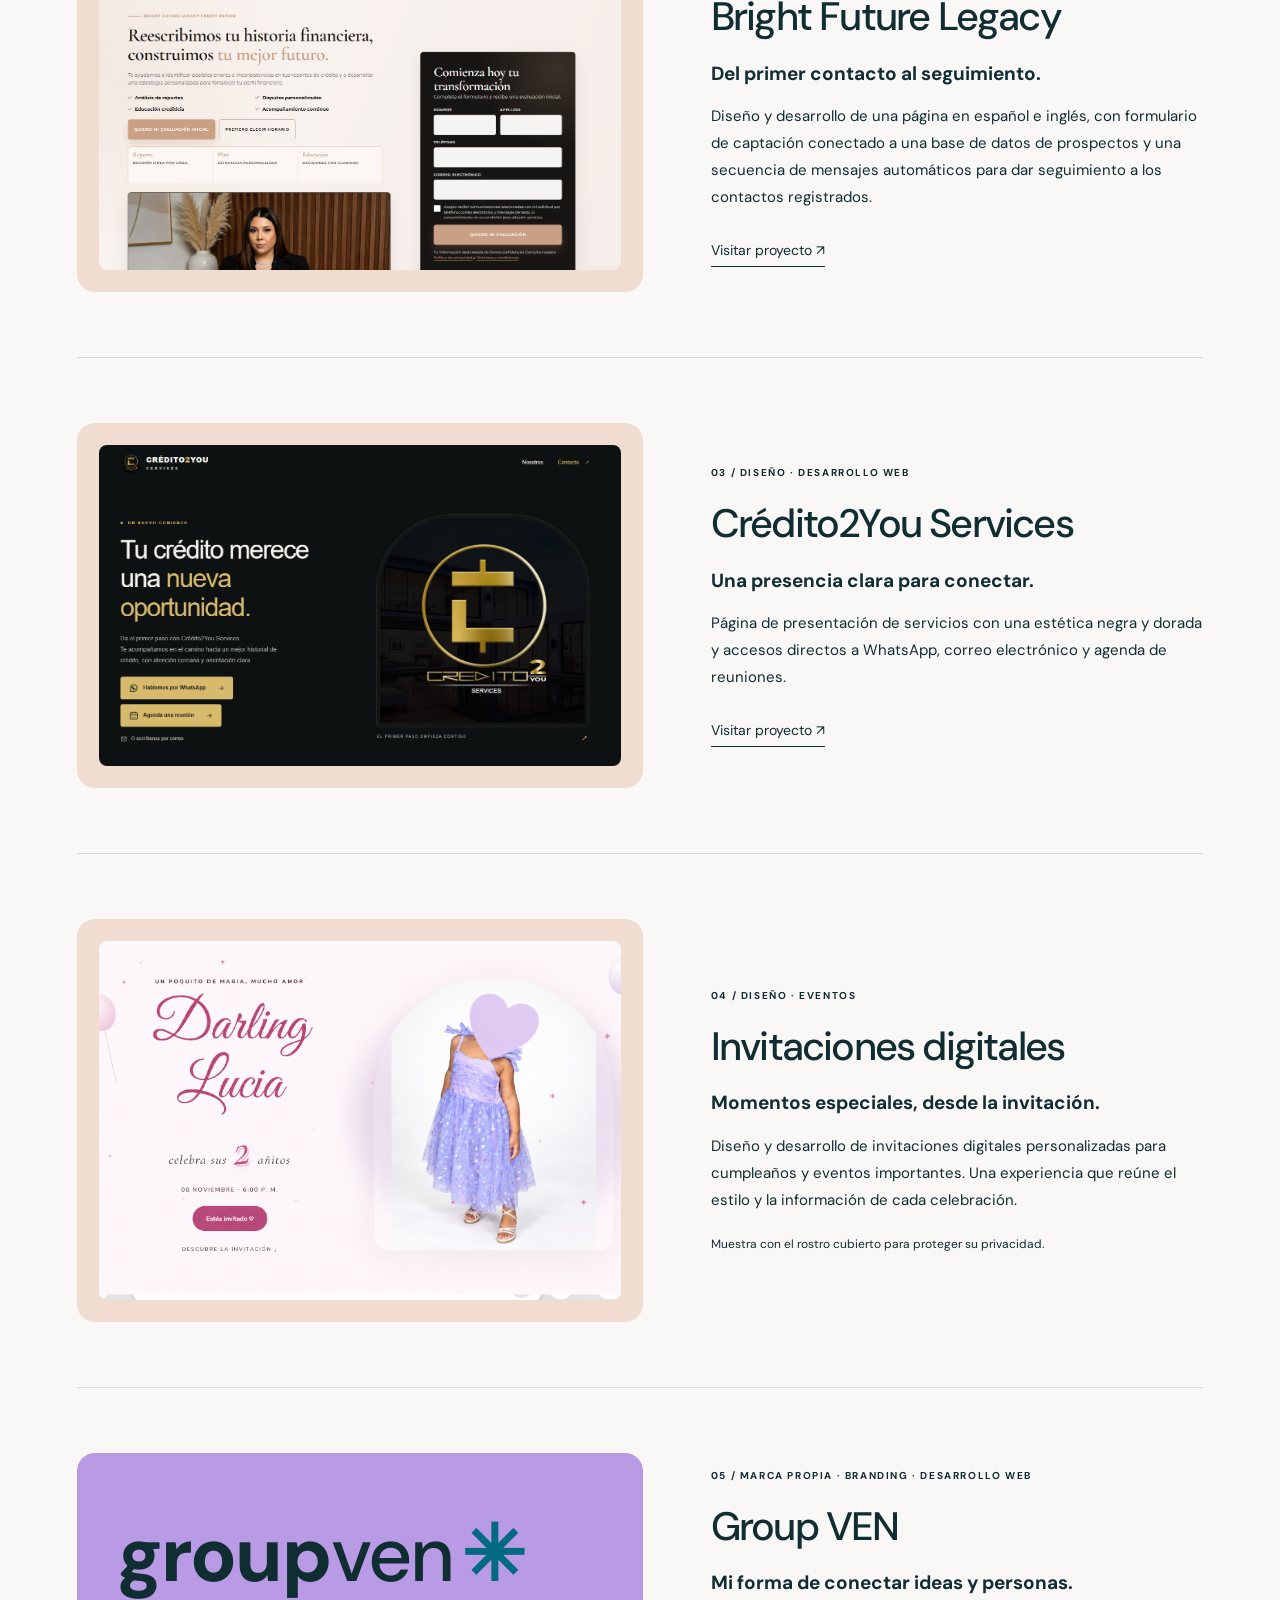
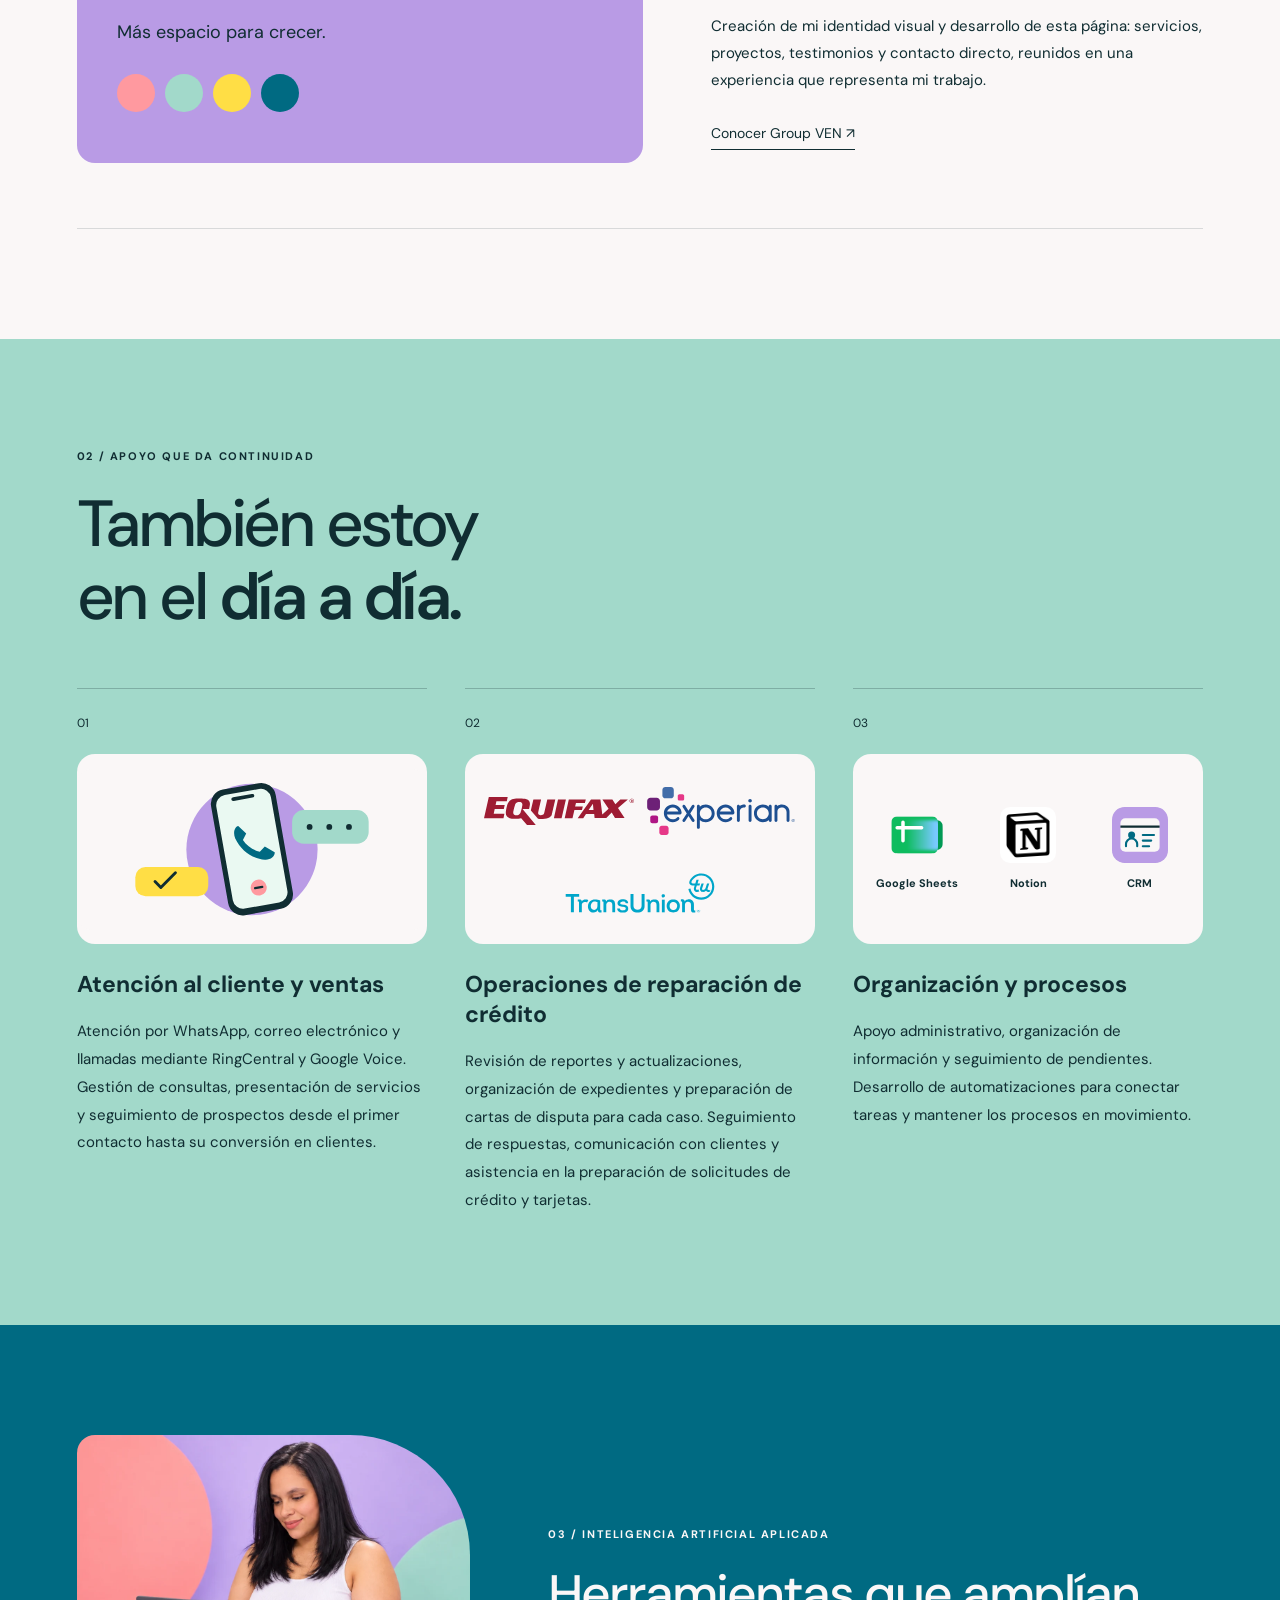
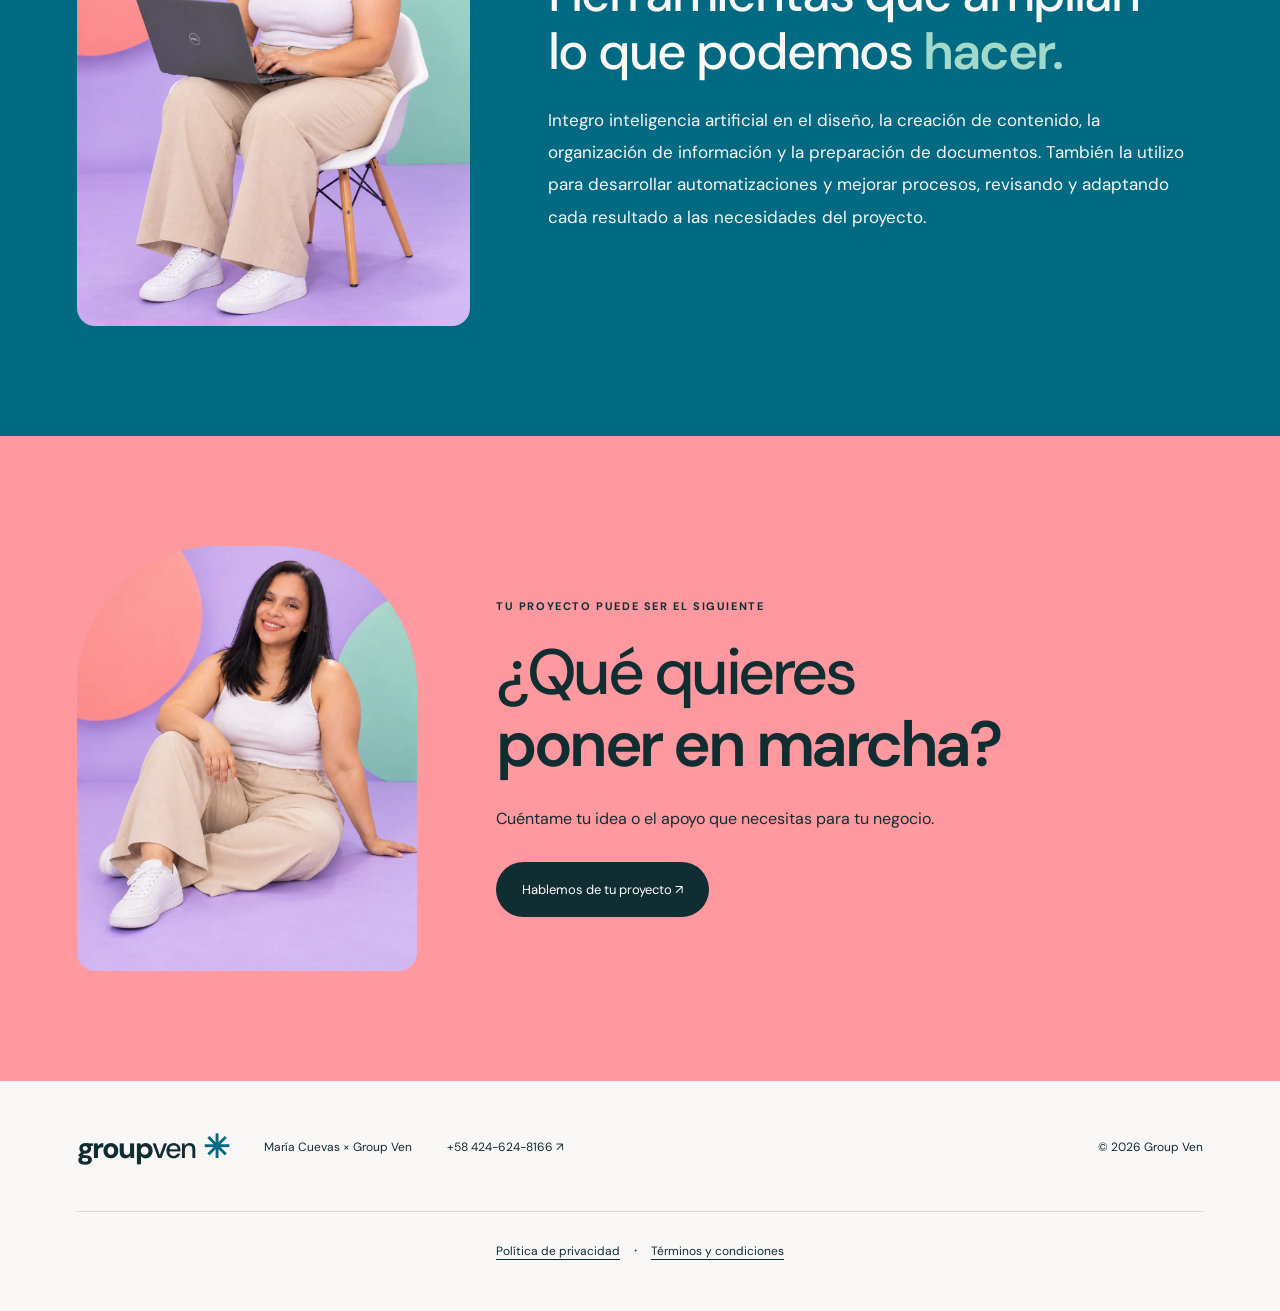
==== commit b5b6c8d8: "dinamismo" ====
--- a/portafolio.html
+++ b/portafolio.html
@@ -1 +1 @@
-<!doctype html><html lang="es"><head><meta charset="utf-8"><meta name="viewport" content="width=device-width,initial-scale=1"><title>Portafolio — María Cuevas × Group VEN</title><meta name="description" content="Conoce los proyectos de María Cuevas: páginas web, branding, automatizaciones e invitaciones digitales, junto a su experiencia en atención al cliente y apoyo operativo."><link rel="stylesheet" href="style.css"><link rel="stylesheet" href="portafolio.css"></head><body class="portfolio-page"><header><a class="brand" href="index.html">group<span>ven</span><i>✳</i></a><nav aria-label="Navegación principal"><a href="index.html">Inicio</a><a href="#proyectos" aria-current="page">Portafolio</a><a href="testimonios.html">Testimonios</a></nav><a class="navcta" href="https://wa.me/584246248166" target="_blank" rel="noopener noreferrer">Hablemos ↗</a></header><main><section class="portfolio-hero section"><div class="portfolio-hero-copy"><a class="back-link" href="index.html">← Volver al inicio</a><span class="eyebrow">MARÍA CUEVAS / PORTAFOLIO</span><h1>De una idea<br>a <em>algo real.</em></h1><div class="portfolio-intro"><p>Diseño marcas, creo páginas y conecto procesos. Aquí puedes conocer algunos de mis proyectos y las formas en que puedo apoyar tu negocio.</p><a class="button dark" href="#proyectos">Explora mi trabajo ↘</a></div></div><figure class="portrait-main"><img src="assets/portafolio/maria-retrato.webp" alt="María Cuevas, creadora de Group VEN" width="1122" height="1402" fetchpriority="high"><figcaption>MARÍA CUEVAS · IDEAS QUE TOMAN FORMA ↗</figcaption></figure></section><div class="portfolio-strip portfolio-marquee" role="region" aria-label="Páginas web, branding, automatizaciones y apoyo operativo" tabindex="0"><div class="portfolio-marquee-track" aria-hidden="true"><span>PÁGINAS WEB ✳ BRANDING ✳ AUTOMATIZACIONES ✳ APOYO OPERATIVO ✳ </span><span>PÁGINAS WEB ✳ BRANDING ✳ AUTOMATIZACIONES ✳ APOYO OPERATIVO ✳ </span></div></div><section id="proyectos" class="section projects"><span class="eyebrow">01 / PROYECTOS SELECCIONADOS</span><article class="project"><div class="project-image"><img src="assets/portafolio/samvero.png" alt="Vista del proyecto Inversiones SAMVERO" loading="lazy" width="1200" height="800"></div><div class="project-copy"><span class="eyebrow">01 / BRANDING · DESARROLLO WEB · GESTIÓN</span><h2>Inversiones SAMVERO</h2><h3>Identidad que también trabaja.</h3><p>Creación de identidad visual, sistema de gestión y catálogo digital. Una plataforma para organizar pedidos, ventas, clientes e inventario, con un catálogo público y solicitudes de cotización por WhatsApp.</p><a class="text-link" href="https://inversiones-sam.vercel.app/catalogo" target="_blank" rel="noopener noreferrer">Visitar proyecto ↗</a></div></article><article class="project"><div class="project-image"><img src="assets/portafolio/brightfuture.png" alt="Vista del proyecto Bright Future Legacy" loading="lazy" width="1200" height="800"></div><div class="project-copy"><span class="eyebrow">02 / DESARROLLO WEB · AUTOMATIZACIÓN</span><h2>Bright Future Legacy</h2><h3>Del primer contacto al seguimiento.</h3><p>Diseño y desarrollo de una página en español e inglés, con formulario de captación conectado a una base de datos de prospectos y una secuencia de mensajes automáticos para dar seguimiento a los contactos registrados.</p><a class="text-link" href="https://www.brightfuturelegacy.com/" target="_blank" rel="noopener noreferrer">Visitar proyecto ↗</a></div></article><article class="project"><div class="project-image"><img src="assets/portafolio/credito2you.png" alt="Vista del proyecto Crédito2You Services" loading="lazy" width="1200" height="800"></div><div class="project-copy"><span class="eyebrow">03 / DISEÑO · DESARROLLO WEB</span><h2>Crédito2You Services</h2><h3>Una presencia clara para conectar.</h3><p>Página de presentación de servicios con una estética negra y dorada y accesos directos a WhatsApp, correo electrónico y agenda de reuniones.</p><a class="text-link" href="https://credito2yous.org/" target="_blank" rel="noopener noreferrer">Visitar proyecto ↗</a></div></article><article class="project"><div class="project-image"><img src="assets/portafolio/invitaciones.png" alt="Vista del proyecto Invitaciones digitales" loading="lazy" width="1200" height="800"></div><div class="project-copy"><span class="eyebrow">04 / DISEÑO · EVENTOS</span><h2>Invitaciones digitales</h2><h3>Momentos especiales, desde la invitación.</h3><p>Diseño y desarrollo de invitaciones digitales personalizadas para cumpleaños y eventos importantes. Una experiencia que reúne el estilo y la información de cada celebración.</p><p class="portfolio-note">Muestra con el rostro cubierto para proteger su privacidad.</p></div></article><article class="project own-project"><div class="brand-art" aria-label="Identidad visual de Group VEN"><span class="brand">group<span>ven</span><i>✳</i></span><p>Más espacio para crecer.</p><div class="swatches"><i></i><i></i><i></i><i></i></div></div><div class="project-copy"><span class="eyebrow">05 / MARCA PROPIA · BRANDING · DESARROLLO WEB</span><h2>Group VEN</h2><h3>Mi forma de conectar ideas y personas.</h3><p>Creación de mi identidad visual y desarrollo de esta página: servicios, proyectos, testimonios y contacto directo, reunidos en una experiencia que representa mi trabajo.</p><a class="text-link" href="index.html">Conocer Group VEN ↗</a></div></article></section><section class="section portfolio-services"><span class="eyebrow">02 / APOYO QUE DA CONTINUIDAD</span><h2>También estoy<br>en el <em>día a día.</em></h2><div class="support-grid"><article><span>01</span><div class="support-visual support-phone"><img src="assets/portafolio/telefono.svg" alt="Teléfono con una llamada y mensajes de atención al cliente" width="480" height="220" loading="lazy"></div><h3>Atención al cliente y ventas</h3><p>Atención por WhatsApp, correo electrónico y llamadas mediante RingCentral y Google Voice. Gestión de consultas, presentación de servicios y seguimiento de prospectos desde el primer contacto hasta su conversión en clientes.</p></article><article><span>02</span><div class="support-visual bureau-logos" aria-label="Burós de crédito"><div><img src="assets/portafolio/equifax.svg" alt="Equifax" width="150" height="28" loading="lazy"></div><div><img src="assets/portafolio/experian.svg" alt="Experian" width="150" height="55" loading="lazy"></div><div><img src="assets/portafolio/transunion.svg" alt="TransUnion" width="201" height="53" loading="lazy"></div></div><h3>Operaciones de reparación de crédito</h3><p>Revisión de reportes y actualizaciones, organización de expedientes y preparación de cartas de disputa para cada caso. Seguimiento de respuestas, comunicación con clientes y asistencia en la preparación de solicitudes de crédito y tarjetas.</p></article><article><span>03</span><div class="support-visual tool-logos"><div><img src="assets/portafolio/sheets.svg" alt="" width="64" height="64" loading="lazy"><span>Google Sheets</span></div><div><img src="assets/portafolio/notion.png" alt="" width="64" height="64" loading="lazy"><span>Notion</span></div><div><img src="assets/portafolio/crm.svg" alt="" width="64" height="64" loading="lazy"><span>CRM</span></div></div><h3>Organización y procesos</h3><p>Apoyo administrativo, organización de información y seguimiento de pendientes. Desarrollo de automatizaciones para conectar tareas y mantener los procesos en movimiento.</p></article></div></section><section class="section portfolio-ai"><figure class="portrait-work"><img src="assets/portafolio/maria-trabajando.webp" alt="María Cuevas trabajando con su laptop" width="1122" height="1402" loading="lazy"></figure><div class="portfolio-ai-copy"><span class="eyebrow">03 / INTELIGENCIA ARTIFICIAL APLICADA</span><h2>Herramientas que amplían<br>lo que podemos <em>hacer.</em></h2><p>Integro inteligencia artificial en el diseño, la creación de contenido, la organización de información y la preparación de documentos. También la utilizo para desarrollar automatizaciones y mejorar procesos, revisando y adaptando cada resultado a las necesidades del proyecto.</p></div></section><section class="section testimonials-contact portfolio-personal-contact"><figure class="portrait-contact"><img src="assets/portafolio/maria-cercana.webp" alt="María Cuevas sonriendo, sentada sobre un fondo lila" width="1122" height="1402" loading="lazy"></figure><div class="portfolio-contact-copy"><span class="eyebrow">TU PROYECTO PUEDE SER EL SIGUIENTE</span><h2>¿Qué quieres<br><em>poner en marcha?</em></h2><p>Cuéntame tu idea o el apoyo que necesitas para tu negocio.</p><a class="button dark" href="https://wa.me/584246248166?text=Hola%20Mar%C3%ADa%2C%20vi%20tu%20portafolio%20y%20quiero%20hablar%20de%20un%20proyecto." target="_blank" rel="noopener noreferrer">Hablemos de tu proyecto ↗</a></div></section></main><footer><a class="brand" href="index.html">group<span>ven</span><i>✳</i></a><p>María Cuevas × Group Ven</p><a href="https://wa.me/584246248166" target="_blank" rel="noopener">+58 424-624-8166 ↗</a><small>© <span id="year"></span> Group Ven</small><div class="legal-links" aria-label="Información legal"><button type="button" data-legal="privacy">Política de privacidad</button><span aria-hidden="true">·</span><button type="button" data-legal="terms">Términos y condiciones</button></div></footer><dialog id="legal-cloud" class="legal-cloud" aria-labelledby="legal-title"><div class="legal-cloud-head"><div><span class="eyebrow">GROUP VEN × MARÍA CUEVAS</span><h2 id="legal-title"></h2></div><button type="button" class="legal-close" aria-label="Cerrar ventana legal">✕</button></div><div class="legal-cloud-body" tabindex="0"><p class="legal-date">Última actualización: 13 de noviembre de 2026</p><div id="legal-content"></div></div><div class="legal-cloud-foot"><span>¿Tienes una consulta? <a href="https://wa.me/584246248166" target="_blank" rel="noopener noreferrer">WhatsApp +58 424-624-8166</a></span><button type="button" class="legal-done">Cerrar</button></div></dialog><script src="legal.js"></script><script>document.querySelector("#year").textContent=new Date().getFullYear();</script></body></html>
+<!doctype html><html lang="es"><head><meta charset="utf-8"><meta name="viewport" content="width=device-width,initial-scale=1"><title>Portafolio — María Cuevas × Group VEN</title><meta name="description" content="Conoce los proyectos de María Cuevas: páginas web, branding, automatizaciones e invitaciones digitales, junto a su experiencia en atención al cliente y apoyo operativo."><link rel="stylesheet" href="style.css"><link rel="stylesheet" href="portafolio.css"><link rel="stylesheet" href="motion.css"></head><body class="portfolio-page"><header><a class="brand" href="index.html">group<span>ven</span><i>✳</i></a><nav aria-label="Navegación principal"><a href="index.html">Inicio</a><a href="#proyectos" aria-current="page">Portafolio</a><a href="testimonios.html">Testimonios</a></nav><a class="navcta" href="https://wa.me/584246248166" target="_blank" rel="noopener noreferrer">Hablemos ↗</a></header><main><section class="portfolio-hero section"><div class="portfolio-hero-copy"><a class="back-link" href="index.html">← Volver al inicio</a><span class="eyebrow">MARÍA CUEVAS / PORTAFOLIO</span><h1>De una idea<br>a <em>algo real.</em></h1><div class="portfolio-intro"><p>Diseño marcas, creo páginas y conecto procesos. Aquí puedes conocer algunos de mis proyectos y las formas en que puedo apoyar tu negocio.</p><a class="button dark" href="#proyectos">Explora mi trabajo ↘</a></div></div><figure class="portrait-main"><img src="assets/portafolio/maria-retrato.webp" alt="María Cuevas, creadora de Group VEN" width="1122" height="1402" fetchpriority="high"><figcaption>MARÍA CUEVAS · IDEAS QUE TOMAN FORMA ↗</figcaption></figure></section><div class="portfolio-strip portfolio-marquee" role="region" aria-label="Páginas web, branding, automatizaciones y apoyo operativo" tabindex="0"><div class="portfolio-marquee-track" aria-hidden="true"><span>PÁGINAS WEB ✳ BRANDING ✳ AUTOMATIZACIONES ✳ APOYO OPERATIVO ✳ </span><span>PÁGINAS WEB ✳ BRANDING ✳ AUTOMATIZACIONES ✳ APOYO OPERATIVO ✳ </span></div></div><section id="proyectos" class="section projects"><span class="eyebrow">01 / PROYECTOS SELECCIONADOS</span><article class="project"><div class="project-image"><img src="assets/portafolio/samvero.png" alt="Vista del proyecto Inversiones SAMVERO" loading="lazy" width="1200" height="800"></div><div class="project-copy"><span class="eyebrow">01 / BRANDING · DESARROLLO WEB · GESTIÓN</span><h2>Inversiones SAMVERO</h2><h3>Identidad que también trabaja.</h3><p>Creación de identidad visual, sistema de gestión y catálogo digital. Una plataforma para organizar pedidos, ventas, clientes e inventario, con un catálogo público y solicitudes de cotización por WhatsApp.</p><a class="text-link" href="https://inversiones-sam.vercel.app/catalogo" target="_blank" rel="noopener noreferrer">Visitar proyecto ↗</a></div></article><article class="project"><div class="project-image"><img src="assets/portafolio/brightfuture.png" alt="Vista del proyecto Bright Future Legacy" loading="lazy" width="1200" height="800"></div><div class="project-copy"><span class="eyebrow">02 / DESARROLLO WEB · AUTOMATIZACIÓN</span><h2>Bright Future Legacy</h2><h3>Del primer contacto al seguimiento.</h3><p>Diseño y desarrollo de una página en español e inglés, con formulario de captación conectado a una base de datos de prospectos y una secuencia de mensajes automáticos para dar seguimiento a los contactos registrados.</p><a class="text-link" href="https://www.brightfuturelegacy.com/" target="_blank" rel="noopener noreferrer">Visitar proyecto ↗</a></div></article><article class="project"><div class="project-image"><img src="assets/portafolio/credito2you.png" alt="Vista del proyecto Crédito2You Services" loading="lazy" width="1200" height="800"></div><div class="project-copy"><span class="eyebrow">03 / DISEÑO · DESARROLLO WEB</span><h2>Crédito2You Services</h2><h3>Una presencia clara para conectar.</h3><p>Página de presentación de servicios con una estética negra y dorada y accesos directos a WhatsApp, correo electrónico y agenda de reuniones.</p><a class="text-link" href="https://credito2yous.org/" target="_blank" rel="noopener noreferrer">Visitar proyecto ↗</a></div></article><article class="project"><div class="project-image"><img src="assets/portafolio/invitaciones.png" alt="Vista del proyecto Invitaciones digitales" loading="lazy" width="1200" height="800"></div><div class="project-copy"><span class="eyebrow">04 / DISEÑO · EVENTOS</span><h2>Invitaciones digitales</h2><h3>Momentos especiales, desde la invitación.</h3><p>Diseño y desarrollo de invitaciones digitales personalizadas para cumpleaños y eventos importantes. Una experiencia que reúne el estilo y la información de cada celebración.</p><p class="portfolio-note">Muestra con el rostro cubierto para proteger su privacidad.</p></div></article><article class="project own-project"><div class="brand-art" aria-label="Identidad visual de Group VEN"><span class="brand">group<span>ven</span><i>✳</i></span><p>Más espacio para crecer.</p><div class="swatches"><i></i><i></i><i></i><i></i></div></div><div class="project-copy"><span class="eyebrow">05 / MARCA PROPIA · BRANDING · DESARROLLO WEB</span><h2>Group VEN</h2><h3>Mi forma de conectar ideas y personas.</h3><p>Creación de mi identidad visual y desarrollo de esta página: servicios, proyectos, testimonios y contacto directo, reunidos en una experiencia que representa mi trabajo.</p><a class="text-link" href="index.html">Conocer Group VEN ↗</a></div></article></section><section class="section portfolio-services"><span class="eyebrow">02 / APOYO QUE DA CONTINUIDAD</span><h2>También estoy<br>en el <em>día a día.</em></h2><div class="support-grid"><article><span>01</span><div class="support-visual support-phone"><img src="assets/portafolio/telefono.svg" alt="Teléfono con una llamada y mensajes de atención al cliente" width="480" height="220" loading="lazy"></div><h3>Atención al cliente y ventas</h3><p>Atención por WhatsApp, correo electrónico y llamadas mediante RingCentral y Google Voice. Gestión de consultas, presentación de servicios y seguimiento de prospectos desde el primer contacto hasta su conversión en clientes.</p></article><article><span>02</span><div class="support-visual bureau-logos" aria-label="Burós de crédito"><div><img src="assets/portafolio/equifax.svg" alt="Equifax" width="150" height="28" loading="lazy"></div><div><img src="assets/portafolio/experian.svg" alt="Experian" width="150" height="55" loading="lazy"></div><div><img src="assets/portafolio/transunion.svg" alt="TransUnion" width="201" height="53" loading="lazy"></div></div><h3>Operaciones de reparación de crédito</h3><p>Revisión de reportes y actualizaciones, organización de expedientes y preparación de cartas de disputa para cada caso. Seguimiento de respuestas, comunicación con clientes y asistencia en la preparación de solicitudes de crédito y tarjetas.</p></article><article><span>03</span><div class="support-visual tool-logos"><div><img src="assets/portafolio/sheets.svg" alt="" width="64" height="64" loading="lazy"><span>Google Sheets</span></div><div><img src="assets/portafolio/notion.png" alt="" width="64" height="64" loading="lazy"><span>Notion</span></div><div><img src="assets/portafolio/crm.svg" alt="" width="64" height="64" loading="lazy"><span>CRM</span></div></div><h3>Organización y procesos</h3><p>Apoyo administrativo, organización de información y seguimiento de pendientes. Desarrollo de automatizaciones para conectar tareas y mantener los procesos en movimiento.</p></article></div></section><section class="section portfolio-ai"><figure class="portrait-work"><img src="assets/portafolio/maria-trabajando.webp" alt="María Cuevas trabajando con su laptop" width="1122" height="1402" loading="lazy"></figure><div class="portfolio-ai-copy"><span class="eyebrow">03 / INTELIGENCIA ARTIFICIAL APLICADA</span><h2>Herramientas que amplían<br>lo que podemos <em>hacer.</em></h2><p>Integro inteligencia artificial en el diseño, la creación de contenido, la organización de información y la preparación de documentos. También la utilizo para desarrollar automatizaciones y mejorar procesos, revisando y adaptando cada resultado a las necesidades del proyecto.</p></div></section><section class="section testimonials-contact portfolio-personal-contact"><figure class="portrait-contact"><img src="assets/portafolio/maria-cercana.webp" alt="María Cuevas sonriendo, sentada sobre un fondo lila" width="1122" height="1402" loading="lazy"></figure><div class="portfolio-contact-copy"><span class="eyebrow">TU PROYECTO PUEDE SER EL SIGUIENTE</span><h2>¿Qué quieres<br><em>poner en marcha?</em></h2><p>Cuéntame tu idea o el apoyo que necesitas para tu negocio.</p><a class="button dark" href="https://wa.me/584246248166?text=Hola%20Mar%C3%ADa%2C%20vi%20tu%20portafolio%20y%20quiero%20hablar%20de%20un%20proyecto." target="_blank" rel="noopener noreferrer">Hablemos de tu proyecto ↗</a></div></section></main><footer><a class="brand" href="index.html">group<span>ven</span><i>✳</i></a><p>María Cuevas × Group Ven</p><a href="https://wa.me/584246248166" target="_blank" rel="noopener">+58 424-624-8166 ↗</a><small>© <span id="year"></span> Group Ven</small><div class="legal-links" aria-label="Información legal"><button type="button" data-legal="privacy">Política de privacidad</button><span aria-hidden="true">·</span><button type="button" data-legal="terms">Términos y condiciones</button></div></footer><dialog id="legal-cloud" class="legal-cloud" aria-labelledby="legal-title"><div class="legal-cloud-head"><div><span class="eyebrow">GROUP VEN × MARÍA CUEVAS</span><h2 id="legal-title"></h2></div><button type="button" class="legal-close" aria-label="Cerrar ventana legal">✕</button></div><div class="legal-cloud-body" tabindex="0"><p class="legal-date">Última actualización: 13 de noviembre de 2026</p><div id="legal-content"></div></div><div class="legal-cloud-foot"><span>¿Tienes una consulta? <a href="https://wa.me/584246248166" target="_blank" rel="noopener noreferrer">WhatsApp +58 424-624-8166</a></span><button type="button" class="legal-done">Cerrar</button></div></dialog><script src="legal.js"></script><script>document.querySelector("#year").textContent=new Date().getFullYear();</script><script src="motion.js" defer></script></body></html>
--- a/style.css
+++ b/style.css
@@ -1,11 +1,18 @@
+@import url("assets/fonts/dm-sans.css");
 /* Group VEN: estilos locales completos. */
-:root{--lila:#b99be5;--coral:#ff999f;--mint:#a2d9ca;--cream:#faf7f7;--beige:#f0dcd0;--ink:#102d32;--petrol:#006a82;--turquoise:#00c9e8;--yellow:#ffde45}*{box-sizing:border-box}html{scroll-behavior:smooth;scroll-padding-top:90px}body{margin:0;background:var(--cream);color:var(--ink);font-family:'DM Sans',sans-serif}a{color:inherit;text-decoration:none}button{font:inherit}header{height:90px;display:flex;align-items:center;justify-content:space-between;padding:0 5%;background:var(--cream);position:relative;z-index:5}.brand{font-family:Manrope,sans-serif;font-size:29px;letter-spacing:-1.8px;font-weight:800}.brand span{font-weight:500}.brand i{font-style:normal;font-size:32px;margin-left:8px;color:var(--petrol)}nav{display:flex;gap:32px;font-size:13px}.navcta{border:1px solid var(--ink);border-radius:30px;padding:12px 24px;font-size:14px}.hero{min-height:720px;height:calc(100svh - 90px);max-height:1000px;background:var(--lila);position:relative;overflow:hidden;padding:54px 6% 70px}.eyebrow{font-size:11px;font-weight:700;letter-spacing:1.6px;display:block}.dot{width:7px;height:7px;border-radius:50%;display:inline-block;background:var(--ink);margin-right:8px}h1,h2,h3,p{margin:0}h1{font-family:Manrope,sans-serif;font-size:clamp(70px,9.6vw,155px);line-height:1.02;letter-spacing:-.075em;font-weight:500;margin:50px 0 32px;position:relative;z-index:2}em{font-family:Georgia,serif;font-weight:400}h1 em{position:relative;z-index:2}h1 em:after{content:'';position:absolute;height:13px;background:var(--yellow);bottom:8px;left:0;width:100%;z-index:-1;transform:rotate(-3deg)}.hero-bottom{position:relative;z-index:3;max-width:470px}.hero-bottom p{font-size:16px;line-height:1.65;max-width:370px;margin-bottom:25px}.button{display:inline-flex;gap:35px;justify-content:space-between;padding:18px 26px;border-radius:40px;font-size:13px;transition:transform .25s,background .25s}.button:hover{transform:translateY(-4px);background:var(--petrol)}.dark{background:var(--ink);color:white}.orbit{position:absolute;right:2%;top:8%;font-size:clamp(280px,34vw,570px);line-height:1;color:var(--coral);animation:spin 65s linear infinite;text-shadow:0 0 1px var(--coral)}.floating{position:absolute;z-index:3;box-shadow:0 15px 40px #142c3114;animation:bob 6s ease-in-out infinite}.one{right:7%;top:42%;background:var(--cream);padding:26px 32px;transform:rotate(-7deg);font-size:24px;line-height:1.35;letter-spacing:-1px}.two{right:15%;bottom:17%;background:var(--mint);padding:20px 26px;font-size:10px;letter-spacing:1px;animation-delay:-3s;transform:rotate(5deg)}.two span{font-size:25px;margin-left:25px}.scroll{position:absolute;bottom:27px;font-size:9px;letter-spacing:2px}.ticker{background:var(--yellow);padding:21px 0;overflow:hidden;border-bottom:1px solid #102d3220}.ticker>div{white-space:nowrap;font-size:19px;font-weight:600;letter-spacing:1px;animation:marquee 40s linear infinite;width:max-content}.section{padding:110px 6%}.section-head{position:relative}.section-head h2,h2{font-family:Manrope,sans-serif;font-size:clamp(42px,5.1vw,76px);font-weight:500;letter-spacing:-3.5px;line-height:1.12;margin:24px 0}.section-head>p{max-width:290px;font-size:15px;line-height:1.6;position:absolute;right:0;bottom:10px}.explorer{display:grid;grid-template-columns:1fr 1fr;gap:7%;margin-top:60px}.tabs{padding-top:15px}.tabs button{display:flex;gap:24px;align-items:center;width:100%;border:0;border-bottom:1px solid #102d3230;background:none;color:var(--ink);padding:26px 0;text-align:left;font-size:12px;cursor:pointer}.tabs button span{font-size:20px;flex:1;letter-spacing:-.5px}.tabs button[aria-selected=true]{color:var(--petrol);border-bottom:2px solid var(--petrol)}.service-panel{padding:36px;background:var(--mint);border-radius:3px;min-height:440px;transition:background .4s}.panel-art{height:155px;padding-top:4px}.bubble{background:var(--cream);font-size:12px;border-radius:18px 18px 18px 0;padding:18px;width:83%;transform:rotate(-4deg);box-shadow:0 6px 15px #00000008}.bubble b{float:right}.bubble.reply{background:var(--petrol);color:white;margin:18px 0 0 18%;width:80%;transform:rotate(3deg)}.service-panel h3{font-family:Manrope,sans-serif;font-size:30px;line-height:1.2;letter-spacing:-1px;margin:16px 0}.service-panel p{font-size:14px;line-height:1.6;max-width:370px}.service-panel a{display:inline-block;margin-top:26px;border-bottom:1px solid;padding-bottom:5px;font-size:13px;font-weight:700}.statement{background:var(--petrol);color:var(--cream)}.statement>p{font-family:Manrope,sans-serif;font-size:clamp(42px,6.5vw,95px);line-height:1.18;letter-spacing:-4px;margin:40px 0 45px}.statement>p span{color:var(--mint)}.statement-foot{display:flex;justify-content:space-between;align-items:center}.asterisk{font-size:90px;color:var(--yellow);line-height:1;animation:spin 40s linear infinite}.statement-foot p{font-size:14px;line-height:1.6}.steps{display:grid;grid-template-columns:repeat(3,1fr);gap:45px;margin-top:65px}.steps article{border-top:1px solid #102d3250;padding-top:24px}.steps article>span{display:grid;place-items:center;background:var(--beige);width:48px;height:48px;border-radius:50%;font-size:14px}.steps article:nth-child(2)>span{background:var(--lila)}.steps article:nth-child(3)>span{background:var(--mint)}.steps h3{font-size:23px;letter-spacing:-1px;margin:30px 0 14px}.steps p{font-size:14px;line-height:1.7}.founder{background:var(--beige);display:grid;grid-template-columns:1fr 1fr;gap:9%;align-items:center}.founder-art{background:var(--lila);position:relative;height:570px;overflow:hidden;border-radius:180px 180px 0 0}.portrait-word{position:absolute;top:25px;left:25px;font-family:Georgia,serif;font-style:italic;font-size:90px;z-index:2}.portrait-shape{position:absolute;width:320px;height:390px;border-radius:50% 50% 0 0;bottom:0;left:50%;transform:translateX(-50%);background:var(--coral);display:grid;place-items:center;font-family:Georgia,serif;font-size:115px;color:var(--petrol)}.founder-tag{position:absolute;bottom:30px;background:var(--mint);font-size:10px;letter-spacing:1px;padding:18px;left:18px;transform:rotate(-7deg)}.small-star{position:absolute;font-size:130px;right:-15px;top:170px;color:var(--yellow);animation:spin 50s linear infinite}.founder-copy h2{font-size:clamp(40px,4.5vw,68px)}.founder-copy p{font-size:15px;line-height:1.8;margin-top:20px}.text-link{display:inline-block;border-bottom:1px solid;margin-top:30px;padding-bottom:7px;font-size:14px}.faq{max-width:1100px;margin:auto}.faq h2{margin-bottom:45px}.faq details{border-bottom:1px solid #102d3230;padding:25px 0}.faq summary{display:flex;justify-content:space-between;gap:30px;cursor:pointer;font-size:18px;list-style:none}.faq summary::-webkit-details-marker{display:none}.faq details p{font-size:14px;line-height:1.7;max-width:650px;margin-top:20px}.faq details[open] summary span{transform:rotate(45deg)}.contact{background:var(--coral)}.contact h2{font-size:clamp(80px,12vw,185px);line-height:.95;letter-spacing:-7px;margin:45px 0}.contact h2>span{float:right;font-family:Manrope,sans-serif;font-size:180px;color:var(--petrol)}.contact-bottom{display:flex;justify-content:space-between;align-items:end;gap:30px}.contact-bottom p{font-size:16px;line-height:1.7}footer{padding:45px 6%;display:flex;align-items:center;gap:35px;flex-wrap:wrap}footer p,footer a:not(.brand),footer small{font-size:12px}footer small{margin-left:auto}.reveal{opacity:0;transform:translateY(25px);transition:opacity .8s,transform .8s}.reveal.visible{opacity:1;transform:none}@keyframes spin{to{rotate:360deg}}@keyframes bob{50%{translate:0 -13px}}@keyframes marquee{to{transform:translateX(-50%)}}@media(min-width:1500px){.hero-bottom{margin-top:50px}}@media(max-width:800px){header{height:74px;padding:0 6%}nav{display:none}.brand{font-size:25px}.navcta{padding:9px 18px}.hero{height:auto;min-height:850px;padding-top:35px}h1{font-size:clamp(68px,13vw,105px);margin-top:40px}.hero-bottom p{max-width:310px}.orbit{top:auto;bottom:65px;right:-20px;font-size:310px}.one{font-size:19px;top:auto;bottom:165px;right:15%;padding:20px}.two{bottom:80px;right:24%}.section{padding:75px 6%}.section-head h2,h2{letter-spacing:-2px}.section-head>p{position:static}.explorer{grid-template-columns:1fr;gap:35px;margin-top:30px}.tabs button{padding:19px 0}.tabs button span{font-size:18px}.statement>p{letter-spacing:-2px}.steps{grid-template-columns:1fr;gap:35px;margin-top:40px}.steps h3{margin-top:20px}.founder{grid-template-columns:1fr;gap:45px}.founder-art{height:450px;max-width:500px;width:100%;margin:auto}.portrait-shape{height:310px}.contact h2{letter-spacing:-4px}.contact h2>span{font-size:80px}.contact-bottom{align-items:start;flex-direction:column}footer{gap:20px;justify-content:space-between}footer p{width:50%}footer small{margin-left:0}.faq summary{font-size:16px}}@media(prefers-reduced-motion:reduce){html{scroll-behavior:auto}*,*:before,*:after{animation:none!important;transition:none!important}.reveal{opacity:1;transform:none}}
+:root{--lila:#b99be5;--coral:#ff999f;--mint:#a2d9ca;--cream:#faf7f7;--beige:#f0dcd0;--ink:#102d32;--petrol:#006a82;--turquoise:#00c9e8;--yellow:#ffde45}*{box-sizing:border-box}html{scroll-behavior:smooth;scroll-padding-top:90px}body{margin:0;background:var(--cream);color:var(--ink);font-family:var(--font-brand)}a{color:inherit;text-decoration:none}button{font:inherit}header{height:90px;display:flex;align-items:center;justify-content:space-between;padding:0 5%;background:var(--cream);position:relative;z-index:5}.brand{font-family:var(--font-brand);font-size:29px;letter-spacing:-1.8px;font-weight:800}.brand span{font-weight:500}.brand i{font-style:normal;font-size:32px;margin-left:8px;color:var(--petrol)}nav{display:flex;gap:32px;font-size:13px}.navcta{border:1px solid var(--ink);border-radius:30px;padding:12px 24px;font-size:14px}.hero{min-height:720px;height:calc(100svh - 90px);max-height:1000px;background:var(--lila);position:relative;overflow:hidden;padding:54px 6% 70px}.eyebrow{font-size:11px;font-weight:700;letter-spacing:1.6px;display:block}.dot{width:7px;height:7px;border-radius:50%;display:inline-block;background:var(--ink);margin-right:8px}h1,h2,h3,p{margin:0}h1{font-family:var(--font-brand);font-size:clamp(70px,9.6vw,155px);line-height:1.02;letter-spacing:-.075em;font-weight:500;margin:50px 0 32px;position:relative;z-index:2}em{font-family:var(--font-brand);font-weight:400}h1 em{position:relative;z-index:2}h1 em:after{content:'';position:absolute;height:13px;background:var(--yellow);bottom:8px;left:0;width:100%;z-index:-1;transform:rotate(-3deg)}.hero-bottom{position:relative;z-index:3;max-width:470px}.hero-bottom p{font-size:16px;line-height:1.65;max-width:370px;margin-bottom:25px}.button{display:inline-flex;gap:35px;justify-content:space-between;padding:18px 26px;border-radius:40px;font-size:13px;transition:transform .25s,background .25s}.button:hover{transform:translateY(-4px);background:var(--petrol)}.dark{background:var(--ink);color:white}.orbit{position:absolute;right:2%;top:8%;font-size:clamp(280px,34vw,570px);line-height:1;color:var(--coral);animation:spin 65s linear infinite;text-shadow:0 0 1px var(--coral)}.floating{position:absolute;z-index:3;box-shadow:0 15px 40px #142c3114;animation:bob 6s ease-in-out infinite}.one{right:7%;top:42%;background:var(--cream);padding:26px 32px;transform:rotate(-7deg);font-size:24px;line-height:1.35;letter-spacing:-1px}.two{right:15%;bottom:17%;background:var(--mint);padding:20px 26px;font-size:10px;letter-spacing:1px;animation-delay:-3s;transform:rotate(5deg)}.two span{font-size:25px;margin-left:25px}.scroll{position:absolute;bottom:27px;font-size:9px;letter-spacing:2px}.ticker{background:var(--yellow);padding:21px 0;overflow:hidden;border-bottom:1px solid #102d3220}.ticker>div{white-space:nowrap;font-size:19px;font-weight:600;letter-spacing:1px;animation:marquee 40s linear infinite;width:max-content}.section{padding:110px 6%}.section-head{position:relative}.section-head h2,h2{font-family:var(--font-brand);font-size:clamp(42px,5.1vw,76px);font-weight:500;letter-spacing:-3.5px;line-height:1.12;margin:24px 0}.section-head>p{max-width:290px;font-size:15px;line-height:1.6;position:absolute;right:0;bottom:10px}.explorer{display:grid;grid-template-columns:1fr 1fr;gap:7%;margin-top:60px}.tabs{padding-top:15px}.tabs button{display:flex;gap:24px;align-items:center;width:100%;border:0;border-bottom:1px solid #102d3230;background:none;color:var(--ink);padding:26px 0;text-align:left;font-size:12px;cursor:pointer}.tabs button span{font-size:20px;flex:1;letter-spacing:-.5px}.tabs button[aria-selected=true]{color:var(--petrol);border-bottom:2px solid var(--petrol)}.service-panel{padding:36px;background:var(--mint);border-radius:3px;min-height:440px;transition:background .4s}.panel-art{height:155px;padding-top:4px}.bubble{background:var(--cream);font-size:12px;border-radius:18px 18px 18px 0;padding:18px;width:83%;transform:rotate(-4deg);box-shadow:0 6px 15px #00000008}.bubble b{float:right}.bubble.reply{background:var(--petrol);color:white;margin:18px 0 0 18%;width:80%;transform:rotate(3deg)}.service-panel h3{font-family:var(--font-brand);font-size:30px;line-height:1.2;letter-spacing:-1px;margin:16px 0}.service-panel p{font-size:14px;line-height:1.6;max-width:370px}.service-panel a{display:inline-block;margin-top:26px;border-bottom:1px solid;padding-bottom:5px;font-size:13px;font-weight:700}.statement{background:var(--petrol);color:var(--cream)}.statement>p{font-family:var(--font-brand);font-size:clamp(42px,6.5vw,95px);line-height:1.18;letter-spacing:-4px;margin:40px 0 45px}.statement>p span{color:var(--mint)}.statement-foot{display:flex;justify-content:space-between;align-items:center}.asterisk{font-size:90px;color:var(--yellow);line-height:1;animation:spin 40s linear infinite}.statement-foot p{font-size:14px;line-height:1.6}.steps{display:grid;grid-template-columns:repeat(3,1fr);gap:45px;margin-top:65px}.steps article{border-top:1px solid #102d3250;padding-top:24px}.steps article>span{display:grid;place-items:center;background:var(--beige);width:48px;height:48px;border-radius:50%;font-size:14px}.steps article:nth-child(2)>span{background:var(--lila)}.steps article:nth-child(3)>span{background:var(--mint)}.steps h3{font-size:23px;letter-spacing:-1px;margin:30px 0 14px}.steps p{font-size:14px;line-height:1.7}.founder{background:var(--beige);display:grid;grid-template-columns:1fr 1fr;gap:9%;align-items:center}.founder-art{background:var(--lila);position:relative;height:570px;overflow:hidden;border-radius:180px 180px 0 0}.portrait-word{position:absolute;top:25px;left:25px;font-family:var(--font-brand);font-style:italic;font-size:90px;z-index:2}.portrait-shape{position:absolute;width:320px;height:390px;border-radius:50% 50% 0 0;bottom:0;left:50%;transform:translateX(-50%);background:var(--coral);display:grid;place-items:center;font-family:var(--font-brand);font-size:115px;color:var(--petrol)}.founder-tag{position:absolute;bottom:30px;background:var(--mint);font-size:10px;letter-spacing:1px;padding:18px;left:18px;transform:rotate(-7deg)}.small-star{position:absolute;font-size:130px;right:-15px;top:170px;color:var(--yellow);animation:spin 50s linear infinite}.founder-copy h2{font-size:clamp(40px,4.5vw,68px)}.founder-copy p{font-size:15px;line-height:1.8;margin-top:20px}.text-link{display:inline-block;border-bottom:1px solid;margin-top:30px;padding-bottom:7px;font-size:14px}.faq{max-width:1100px;margin:auto}.faq h2{margin-bottom:45px}.faq details{border-bottom:1px solid #102d3230;padding:25px 0}.faq summary{display:flex;justify-content:space-between;gap:30px;cursor:pointer;font-size:18px;list-style:none}.faq summary::-webkit-details-marker{display:none}.faq details p{font-size:14px;line-height:1.7;max-width:650px;margin-top:20px}.faq details[open] summary span{transform:rotate(45deg)}.contact{background:var(--coral)}.contact h2{font-size:clamp(80px,12vw,185px);line-height:.95;letter-spacing:-7px;margin:45px 0}.contact h2>span{float:right;font-family:var(--font-brand);font-size:180px;color:var(--petrol)}.contact-bottom{display:flex;justify-content:space-between;align-items:end;gap:30px}.contact-bottom p{font-size:16px;line-height:1.7}footer{padding:45px 6%;display:flex;align-items:center;gap:35px;flex-wrap:wrap}footer p,footer a:not(.brand),footer small{font-size:12px}footer small{margin-left:auto}.reveal{opacity:0;transform:translateY(25px);transition:opacity .8s,transform .8s}.reveal.visible{opacity:1;transform:none}@keyframes spin{to{rotate:360deg}}@keyframes bob{50%{translate:0 -13px}}@keyframes marquee{to{transform:translateX(-50%)}}@media(min-width:1500px){.hero-bottom{margin-top:50px}}@media(max-width:800px){header{height:74px;padding:0 6%}nav{display:none}.brand{font-size:25px}.navcta{padding:9px 18px}.hero{height:auto;min-height:850px;padding-top:35px}h1{font-size:clamp(68px,13vw,105px);margin-top:40px}.hero-bottom p{max-width:310px}.orbit{top:auto;bottom:65px;right:-20px;font-size:310px}.one{font-size:19px;top:auto;bottom:165px;right:15%;padding:20px}.two{bottom:80px;right:24%}.section{padding:75px 6%}.section-head h2,h2{letter-spacing:-2px}.section-head>p{position:static}.explorer{grid-template-columns:1fr;gap:35px;margin-top:30px}.tabs button{padding:19px 0}.tabs button span{font-size:18px}.statement>p{letter-spacing:-2px}.steps{grid-template-columns:1fr;gap:35px;margin-top:40px}.steps h3{margin-top:20px}.founder{grid-template-columns:1fr;gap:45px}.founder-art{height:450px;max-width:500px;width:100%;margin:auto}.portrait-shape{height:310px}.contact h2{letter-spacing:-4px}.contact h2>span{font-size:80px}.contact-bottom{align-items:start;flex-direction:column}footer{gap:20px;justify-content:space-between}footer p{width:50%}footer small{margin-left:0}.faq summary{font-size:16px}}@media(prefers-reduced-motion:reduce){html{scroll-behavior:auto}*,*:before,*:after{animation:none!important;transition:none!important}.reveal{opacity:1;transform:none}}
 
 .founder-photo{display:block;width:100%;height:100%;object-fit:cover;object-position:center center}.founder-art{height:auto;aspect-ratio:1122/1402;border-radius:180px 180px 8px 8px}.founder-tag{z-index:2;box-shadow:0 6px 20px #102d3215}.faq .faq-answer{max-width:720px;padding:0 28px 6px 0}.faq .faq-answer p{max-width:none;line-height:1.85;margin-top:18px}.faq details[open]{padding-bottom:28px}@media(max-width:800px){.founder-art{height:auto;max-width:440px}.founder-tag{font-size:9px;bottom:24px;left:14px;padding:14px}.faq .faq-answer{padding-right:0}}
 
-.testimonial-preview{background:var(--mint);display:grid;grid-template-columns:1fr 1fr;gap:10%;align-items:center}.testimonial-preview>div>p{font-size:15px;line-height:1.7;max-width:360px}.preview-quote>span{font:100px Georgia;line-height:.8;display:block;color:var(--petrol)}blockquote{margin:0}.preview-quote blockquote{font:28px/1.5 Georgia,serif}.preview-quote>p{margin:22px 0 30px;font-size:12px}.testimonials-hero{background:var(--lila);padding:65px 6% 80px;position:relative;overflow:hidden}.testimonials-hero h1{font-size:clamp(64px,8.4vw,125px);margin:35px 0;max-width:950px}.testimonials-hero>p{font-size:17px;line-height:1.75;max-width:530px;position:relative;z-index:2}.testimonials-hero .hero-star{position:absolute;right:6%;bottom:20px;font-size:230px;color:var(--coral);animation:spin 60s linear infinite;line-height:1}.company-strip{padding:36px 6%;display:flex;justify-content:space-between;gap:25px;flex-wrap:wrap;border-bottom:1px solid #102d3225}.company-strip a{font-family:Manrope,sans-serif;font-size:17px;letter-spacing:-.7px;font-weight:700}.company-strip a:hover{text-decoration:underline}.stories{padding:80px 6%}.stories-intro{display:flex;justify-content:space-between;gap:30px;align-items:center;margin-bottom:35px}.stories-intro p{max-width:330px;font-size:14px;line-height:1.7}.filters{display:flex;flex-wrap:wrap;gap:9px;margin-bottom:40px}.filters button{border:1px solid #102d3240;padding:11px 18px;border-radius:30px;background:transparent;color:var(--ink);cursor:pointer;font-size:12px}.filters button[aria-pressed=true]{background:var(--ink);color:white;border-color:var(--ink)}.story{display:grid;grid-template-columns:270px 1fr;gap:7%;padding:52px 0;border-top:1px solid #102d3230;scroll-margin-top:35px}.story[hidden]{display:none}.company-monogram{height:160px;display:grid;place-items:center;font:60px Georgia,serif;letter-spacing:-4px;border-radius:2px 55px 2px 2px;margin-bottom:24px}.story h3{font-family:Manrope,sans-serif;font-size:23px;letter-spacing:-.7px}.story-person{font-size:14px;margin:10px 0 18px}.instagram-link{font-size:13px;border-bottom:1px solid;padding-bottom:5px;display:inline-block}.quote-mark{font:80px/.9 Georgia,serif;color:var(--petrol)}.story blockquote p{font-size:17px;line-height:1.9;margin:15px 0}.story-label{display:block;font-size:10px;letter-spacing:1.6px;font-weight:700;margin-bottom:16px}.testimonial-video{width:100%;max-height:600px;background:#102d32;border-radius:8px}.back-link{font-size:12px;display:inline-block;margin-bottom:35px}.story:target{background:#f0dcd022}.video-caption{font-size:12px;line-height:1.6;margin-top:13px}.testimonials-contact{background:var(--coral);text-align:center}.testimonials-contact h2{max-width:800px;margin:25px auto}.testimonials-contact p{margin:20px auto 30px;line-height:1.7;max-width:480px}.wordmark-note{font-size:11px;color:#496165;margin-top:35px}.filter-status{font-size:12px;margin-bottom:20px}.testimonials-header nav{gap:22px}@media(max-width:800px){.testimonial-preview{grid-template-columns:1fr;gap:40px}.stories{padding:55px 6%}.stories-intro{display:block}.stories-intro p{margin-top:20px}.story{grid-template-columns:1fr;gap:30px;padding:35px 0}.company-monogram{height:110px;max-width:200px;font-size:45px}.story blockquote p{font-size:16px}.testimonials-hero .hero-star{font-size:130px;right:-20px;bottom:5px;opacity:.6}.testimonials-hero>p{max-width:90%}.company-strip{gap:18px 25px}.company-strip a{font-size:14px}.testimonials-header .navcta{padding:10px 13px}.testimonials-hero h1{font-size:clamp(55px,12vw,85px)}}
+.testimonial-preview{background:var(--mint);display:grid;grid-template-columns:1fr 1fr;gap:10%;align-items:center}.testimonial-preview>div>p{font-size:15px;line-height:1.7;max-width:360px}.preview-quote>span{font:100px var(--font-brand);line-height:.8;display:block;color:var(--petrol)}blockquote{margin:0}.preview-quote blockquote{font:28px/1.5 var(--font-brand)}.preview-quote>p{margin:22px 0 30px;font-size:12px}.testimonials-hero{background:var(--lila);padding:65px 6% 80px;position:relative;overflow:hidden}.testimonials-hero h1{font-size:clamp(64px,8.4vw,125px);margin:35px 0;max-width:950px}.testimonials-hero>p{font-size:17px;line-height:1.75;max-width:530px;position:relative;z-index:2}.testimonials-hero .hero-star{position:absolute;right:6%;bottom:20px;font-size:230px;color:var(--coral);animation:spin 60s linear infinite;line-height:1}.company-strip{padding:36px 6%;display:flex;justify-content:space-between;gap:25px;flex-wrap:wrap;border-bottom:1px solid #102d3225}.company-strip a{font-family:var(--font-brand);font-size:17px;letter-spacing:-.7px;font-weight:700}.company-strip a:hover{text-decoration:underline}.stories{padding:80px 6%}.stories-intro{display:flex;justify-content:space-between;gap:30px;align-items:center;margin-bottom:35px}.stories-intro p{max-width:330px;font-size:14px;line-height:1.7}.filters{display:flex;flex-wrap:wrap;gap:9px;margin-bottom:40px}.filters button{border:1px solid #102d3240;padding:11px 18px;border-radius:30px;background:transparent;color:var(--ink);cursor:pointer;font-size:12px}.filters button[aria-pressed=true]{background:var(--ink);color:white;border-color:var(--ink)}.story{display:grid;grid-template-columns:270px 1fr;gap:7%;padding:52px 0;border-top:1px solid #102d3230;scroll-margin-top:35px}.story[hidden]{display:none}.company-monogram{height:160px;display:grid;place-items:center;font:60px var(--font-brand);letter-spacing:-4px;border-radius:2px 55px 2px 2px;margin-bottom:24px}.story h3{font-family:var(--font-brand);font-size:23px;letter-spacing:-.7px}.story-person{font-size:14px;margin:10px 0 18px}.instagram-link{font-size:13px;border-bottom:1px solid;padding-bottom:5px;display:inline-block}.quote-mark{font:80px/.9 var(--font-brand);color:var(--petrol)}.story blockquote p{font-size:17px;line-height:1.9;margin:15px 0}.story-label{display:block;font-size:10px;letter-spacing:1.6px;font-weight:700;margin-bottom:16px}.testimonial-video{width:100%;max-height:600px;background:#102d32;border-radius:8px}.back-link{font-size:12px;display:inline-block;margin-bottom:35px}.story:target{background:#f0dcd022}.video-caption{font-size:12px;line-height:1.6;margin-top:13px}.testimonials-contact{background:var(--coral);text-align:center}.testimonials-contact h2{max-width:800px;margin:25px auto}.testimonials-contact p{margin:20px auto 30px;line-height:1.7;max-width:480px}.wordmark-note{font-size:11px;color:#496165;margin-top:35px}.filter-status{font-size:12px;margin-bottom:20px}.testimonials-header nav{gap:22px}@media(max-width:800px){.testimonial-preview{grid-template-columns:1fr;gap:40px}.stories{padding:55px 6%}.stories-intro{display:block}.stories-intro p{margin-top:20px}.story{grid-template-columns:1fr;gap:30px;padding:35px 0}.company-monogram{height:110px;max-width:200px;font-size:45px}.story blockquote p{font-size:16px}.testimonials-hero .hero-star{font-size:130px;right:-20px;bottom:5px;opacity:.6}.testimonials-hero>p{max-width:90%}.company-strip{gap:18px 25px}.company-strip a{font-size:14px}.testimonials-header .navcta{padding:10px 13px}.testimonials-hero h1{font-size:clamp(55px,12vw,85px)}}
 .company-logo{height:180px;display:flex;align-items:center;justify-content:center;margin-bottom:24px;background:#fff;border-radius:8px;overflow:hidden}.company-logo img{display:block;width:100%;height:100%;object-fit:contain;padding:14px}.company-logo.liliana{background:#000}.company-logo.ambar{background:#0c1115}.company-logo.laura{background:#faf7f7}.company-logo.laura img{max-width:220px;image-rendering:auto}@media(max-width:800px){.company-logo{height:160px;max-width:270px}.company-logo.laura img{max-width:200px}}
 
-.legal-links{display:flex;justify-content:center;align-items:center;gap:14px;width:100%;border-top:1px solid #102d3220;padding-top:24px;margin-top:8px}.legal-links button{font:inherit;font-size:12px;color:var(--ink);border:0;background:none;cursor:pointer;padding:7px 0;text-decoration:underline;text-underline-offset:4px}.legal-links button:hover{color:var(--petrol)}.legal-links button:focus-visible,.legal-cloud button:focus-visible,.legal-cloud-body:focus-visible{outline:3px solid var(--petrol);outline-offset:4px}.legal-cloud{padding:0;border:1px solid #fff9;border-radius:28px;width:min(920px,calc(100vw - 48px));max-height:85dvh;background:var(--cream);color:var(--ink);box-shadow:0 35px 120px #102d324d;overflow:hidden}.legal-cloud[open]{display:flex;flex-direction:column;animation:cloud-enter .25s ease-out}.legal-cloud::backdrop{background:#102d3270;backdrop-filter:blur(9px)}.legal-cloud-head{display:flex;align-items:center;justify-content:space-between;gap:20px;padding:28px 34px;background:var(--lila);flex-shrink:0}.legal-cloud-head h2{font-size:30px;letter-spacing:-1.2px;margin:10px 0 0;line-height:1.2}.legal-close{width:42px;height:42px;flex-shrink:0;border:1px solid #102d3230;background:#faf7f755;color:var(--ink);border-radius:50%;font-size:20px;cursor:pointer}.legal-cloud-body{overflow-y:auto;overscroll-behavior:contain;padding:28px 34px;min-height:0;font-size:14px;line-height:1.85}.legal-cloud-body .legal-date{font-size:12px;margin-bottom:30px;color:#436064}.legal-cloud-body h3{font-family:Manrope,sans-serif;font-size:18px;line-height:1.5;letter-spacing:-.3px;margin:28px 0 12px}.legal-cloud-body section:first-child h3{margin-top:0}.legal-cloud-body p{margin:0 0 14px}.legal-cloud-body a,.legal-cloud-foot a{text-decoration:underline;text-underline-offset:3px;overflow-wrap:anywhere}.legal-cloud-foot{border-top:1px solid #102d3220;background:var(--beige);padding:17px 34px;display:flex;justify-content:space-between;align-items:center;gap:25px;flex-shrink:0}.legal-cloud-foot span{font-size:11px;line-height:1.6}.legal-done{font:inherit;font-size:12px;background:var(--ink);color:white;border:0;border-radius:30px;padding:12px 25px;cursor:pointer}@keyframes cloud-enter{from{opacity:0;transform:translateY(15px) scale(.98)}to{opacity:1;transform:none}}@media(max-width:600px){.legal-cloud{width:calc(100vw - 24px);max-height:90dvh;border-radius:20px}.legal-cloud-head{padding:22px 20px;align-items:start}.legal-cloud-head h2{font-size:26px}.legal-cloud-head .eyebrow{font-size:9px}.legal-cloud-body{padding:22px 20px;font-size:14px}.legal-cloud-foot{padding:15px 20px;gap:12px}.legal-cloud-foot span{max-width:210px}.legal-links{gap:10px;flex-wrap:wrap}}@media(prefers-reduced-motion:reduce){.legal-cloud[open]{animation:none}}
+.legal-links{display:flex;justify-content:center;align-items:center;gap:14px;width:100%;border-top:1px solid #102d3220;padding-top:24px;margin-top:8px}.legal-links button{font:inherit;font-size:12px;color:var(--ink);border:0;background:none;cursor:pointer;padding:7px 0;text-decoration:underline;text-underline-offset:4px}.legal-links button:hover{color:var(--petrol)}.legal-links button:focus-visible,.legal-cloud button:focus-visible,.legal-cloud-body:focus-visible{outline:3px solid var(--petrol);outline-offset:4px}.legal-cloud{padding:0;border:1px solid #fff9;border-radius:28px;width:min(920px,calc(100vw - 48px));max-height:85dvh;background:var(--cream);color:var(--ink);box-shadow:0 35px 120px #102d324d;overflow:hidden}.legal-cloud[open]{display:flex;flex-direction:column;animation:cloud-enter .25s ease-out}.legal-cloud::backdrop{background:#102d3270;backdrop-filter:blur(9px)}.legal-cloud-head{display:flex;align-items:center;justify-content:space-between;gap:20px;padding:28px 34px;background:var(--lila);flex-shrink:0}.legal-cloud-head h2{font-size:30px;letter-spacing:-1.2px;margin:10px 0 0;line-height:1.2}.legal-close{width:42px;height:42px;flex-shrink:0;border:1px solid #102d3230;background:#faf7f755;color:var(--ink);border-radius:50%;font-size:20px;cursor:pointer}.legal-cloud-body{overflow-y:auto;overscroll-behavior:contain;padding:28px 34px;min-height:0;font-size:14px;line-height:1.85}.legal-cloud-body .legal-date{font-size:12px;margin-bottom:30px;color:#436064}.legal-cloud-body h3{font-family:var(--font-brand);font-size:18px;line-height:1.5;letter-spacing:-.3px;margin:28px 0 12px}.legal-cloud-body section:first-child h3{margin-top:0}.legal-cloud-body p{margin:0 0 14px}.legal-cloud-body a,.legal-cloud-foot a{text-decoration:underline;text-underline-offset:3px;overflow-wrap:anywhere}.legal-cloud-foot{border-top:1px solid #102d3220;background:var(--beige);padding:17px 34px;display:flex;justify-content:space-between;align-items:center;gap:25px;flex-shrink:0}.legal-cloud-foot span{font-size:11px;line-height:1.6}.legal-done{font:inherit;font-size:12px;background:var(--ink);color:white;border:0;border-radius:30px;padding:12px 25px;cursor:pointer}@keyframes cloud-enter{from{opacity:0;transform:translateY(15px) scale(.98)}to{opacity:1;transform:none}}@media(max-width:600px){.legal-cloud{width:calc(100vw - 24px);max-height:90dvh;border-radius:20px}.legal-cloud-head{padding:22px 20px;align-items:start}.legal-cloud-head h2{font-size:26px}.legal-cloud-head .eyebrow{font-size:9px}.legal-cloud-body{padding:22px 20px;font-size:14px}.legal-cloud-foot{padding:15px 20px;gap:12px}.legal-cloud-foot span{max-width:210px}.legal-links{gap:10px;flex-wrap:wrap}}@media(prefers-reduced-motion:reduce){.legal-cloud[open]{animation:none}}
 
 .portfolio-button{border:1px solid var(--ink);background:transparent;color:var(--ink);margin-top:12px}.portfolio-button:hover{background:var(--mint)}header nav{gap:22px}
+
+/* Une seule famille pour l’ensemble du site : DM Sans, incluse localement. */
+:root{--font-brand:'DM Sans',Arial,sans-serif}
+body,button,input,select,textarea{font-family:var(--font-brand)}
+em{font-family:var(--font-brand);font-style:normal;font-weight:600}
+h1,h2,h3{font-family:var(--font-brand)}
--- a/portafolio.css
+++ b/portafolio.css
@@ -12,3 +12,6 @@
 @media(prefers-reduced-motion:reduce){.portfolio-marquee-track{animation:none;width:auto}.portfolio-marquee-track>span{white-space:normal;min-width:0;padding:0 6%;text-align:left}.portfolio-marquee-track>span+span{display:none}}
 /* Imágenes de servicios y herramientas. */
 .support-grid{align-items:start}.support-grid article{min-width:0}.support-visual{height:190px;margin:22px 0 26px;border-radius:18px;background:var(--cream);overflow:hidden}.support-phone{display:flex;align-items:center;justify-content:center}.support-phone img{display:block;width:100%;height:100%;object-fit:contain}.bureau-logos{display:grid;grid-template-columns:1fr 1fr;gap:10px;padding:18px;align-items:center}.bureau-logos>div{display:flex;justify-content:center;align-items:center;min-width:0}.bureau-logos>div:last-child{grid-column:1/-1}.bureau-logos img{display:block;width:100%;max-width:150px;max-height:52px;height:auto;object-fit:contain}.tool-logos{display:grid;grid-template-columns:repeat(3,minmax(0,1fr));gap:8px;padding:22px 12px;align-items:center}.tool-logos>div{display:flex;flex-direction:column;gap:13px;align-items:center;text-align:center;min-width:0}.tool-logos img{display:block;width:56px;height:56px;object-fit:contain;border-radius:10px}.tool-logos span{font-size:11px;font-weight:700;line-height:1.4}.support-grid h3{margin-top:0}@media(max-width:800px){.support-visual{height:200px}.tool-logos img{width:60px;height:60px}.bureau-logos img{max-width:155px}}@media(max-width:360px){.tool-logos{padding:18px 8px}.tool-logos img{width:46px;height:46px}.tool-logos span{font-size:10px}}
+
+/* Texto destacado en la franja animada. */
+.portfolio-strip.portfolio-marquee{font-size:clamp(22px,2.2vw,34px);font-weight:800;letter-spacing:1.2px;line-height:1.5}
--- a/motion.css
+++ b/motion.css
@@ -0,0 +1,25 @@
+/* Mouvement progressif, sans masquer le contenu si JavaScript est désactivé. */
+.button,.navcta{transition:transform .25s ease,box-shadow .25s ease,background-color .25s ease}
+.button:active,.navcta:active{transform:translateY(0) scale(.98)}
+.project-image,.company-logo,.support-visual{transition:transform .4s ease,box-shadow .4s ease}
+.project-image,.portrait-main,.portrait-work,.portrait-contact,.founder-art{isolation:isolate}
+.project-image img,.portrait-main img,.portrait-work img,.portrait-contact img,.founder-photo{transition:transform .8s cubic-bezier(.22,1,.36,1)}
+.support-grid article{transition:transform .35s ease}
+.text-link,.instagram-link{transition:color .2s ease,text-decoration-color .2s ease}
+.portfolio-marquee-track{animation-duration:28s}
+@media(hover:hover) and (pointer:fine){
+.button:hover,.navcta:hover{transform:translateY(-4px);box-shadow:0 9px 24px #102d3220}
+.project-image:hover,.company-logo:hover{transform:translateY(-5px);box-shadow:0 16px 36px #102d3218}
+.project-image:hover img{transform:scale(1.025)}
+.portrait-main:hover img,.portrait-work:hover img,.portrait-contact:hover img,.founder-art:hover .founder-photo{transform:scale(1.035)}
+.support-grid article:hover{transform:translateY(-5px)}
+.support-grid article:hover .support-visual{box-shadow:0 12px 28px #102d3215}
+.text-link:hover,.instagram-link:hover{color:var(--petrol)}
+}
+.hero .dot{animation:gv-dot-pulse 3s ease-in-out infinite}
+@keyframes gv-dot-pulse{0%,100%{box-shadow:0 0 0 0 #102d3225}55%{box-shadow:0 0 0 7px #102d3200}}
+@media(prefers-reduced-motion:reduce){
+.button,.navcta,.project-image,.company-logo,.support-visual,.project-image img,.portrait-main img,.portrait-work img,.portrait-contact img,.founder-photo,.support-grid article,.text-link,.instagram-link{transition:none!important;animation:none!important}
+.button:hover,.navcta:hover,.project-image:hover,.company-logo:hover,.project-image:hover img,.portrait-main:hover img,.portrait-work:hover img,.portrait-contact:hover img,.founder-art:hover .founder-photo,.support-grid article:hover{transform:none!important}
+.hero .dot{animation:none}
+}
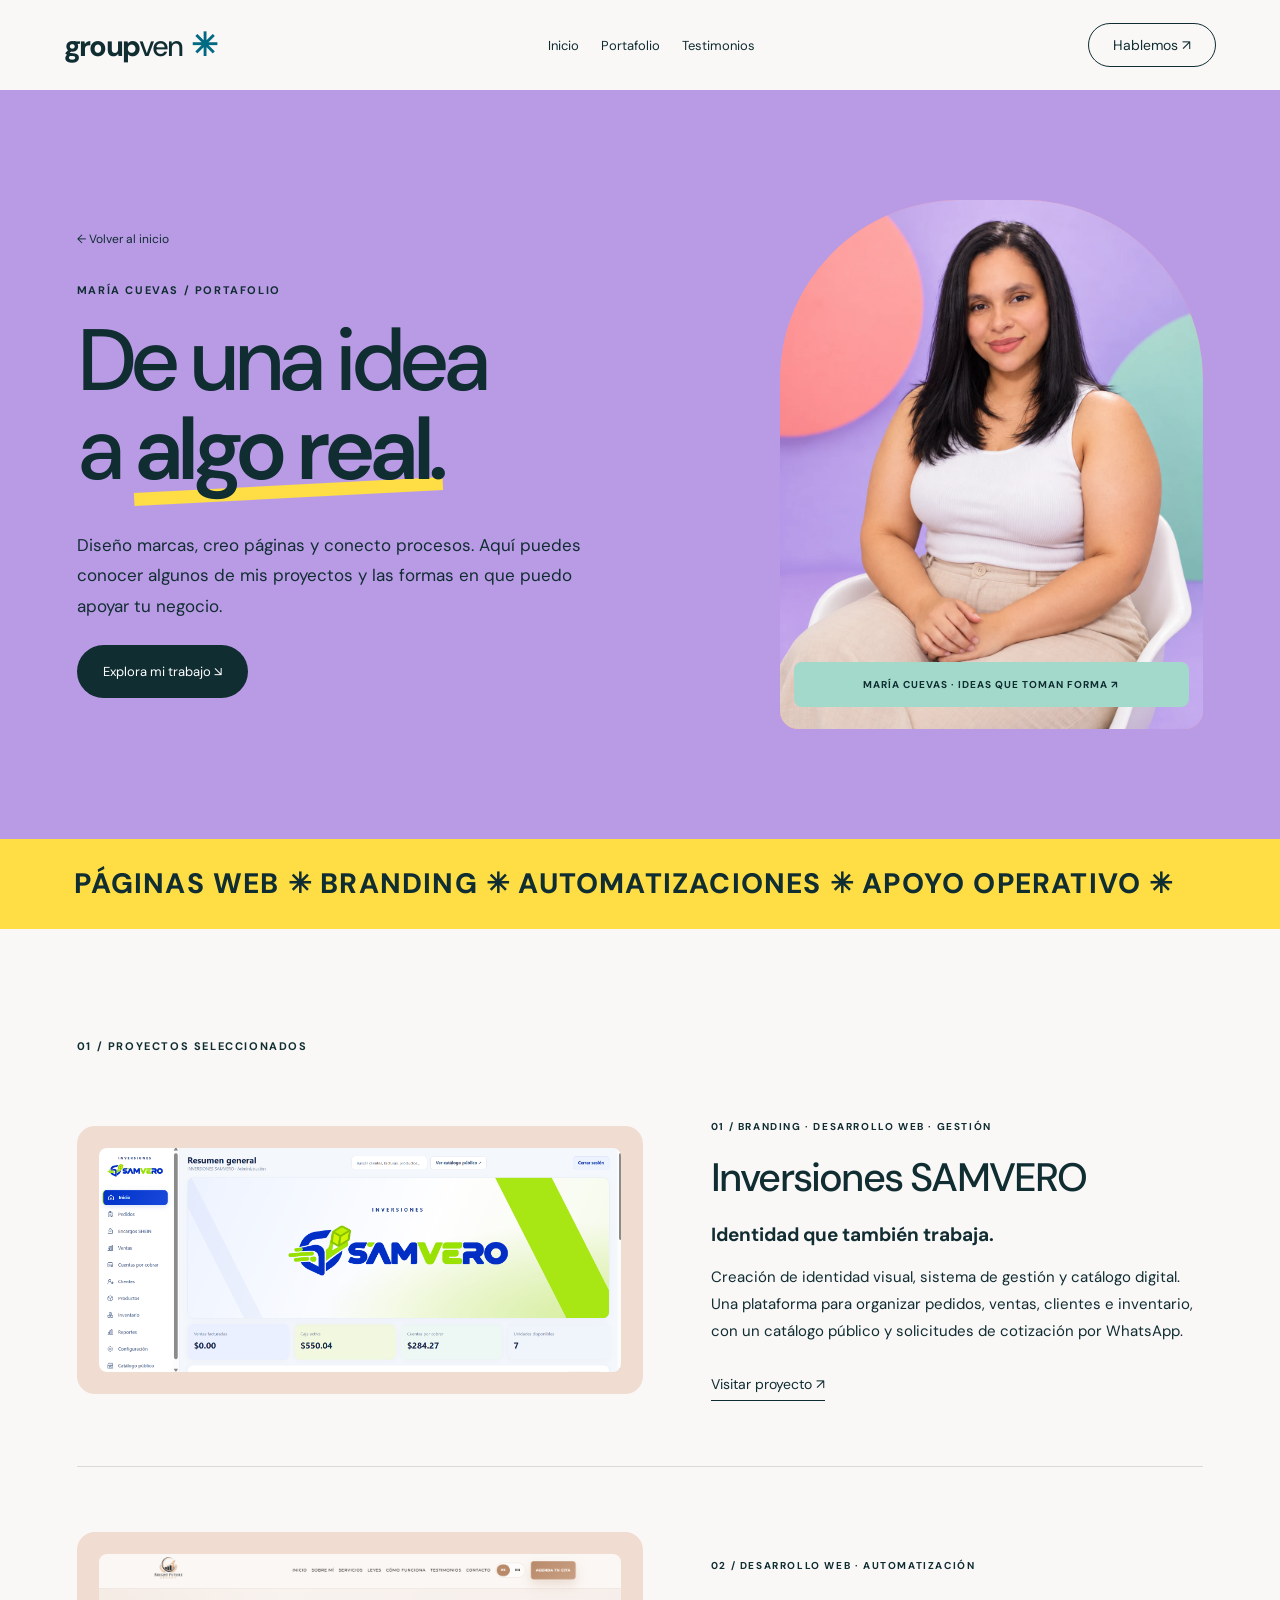
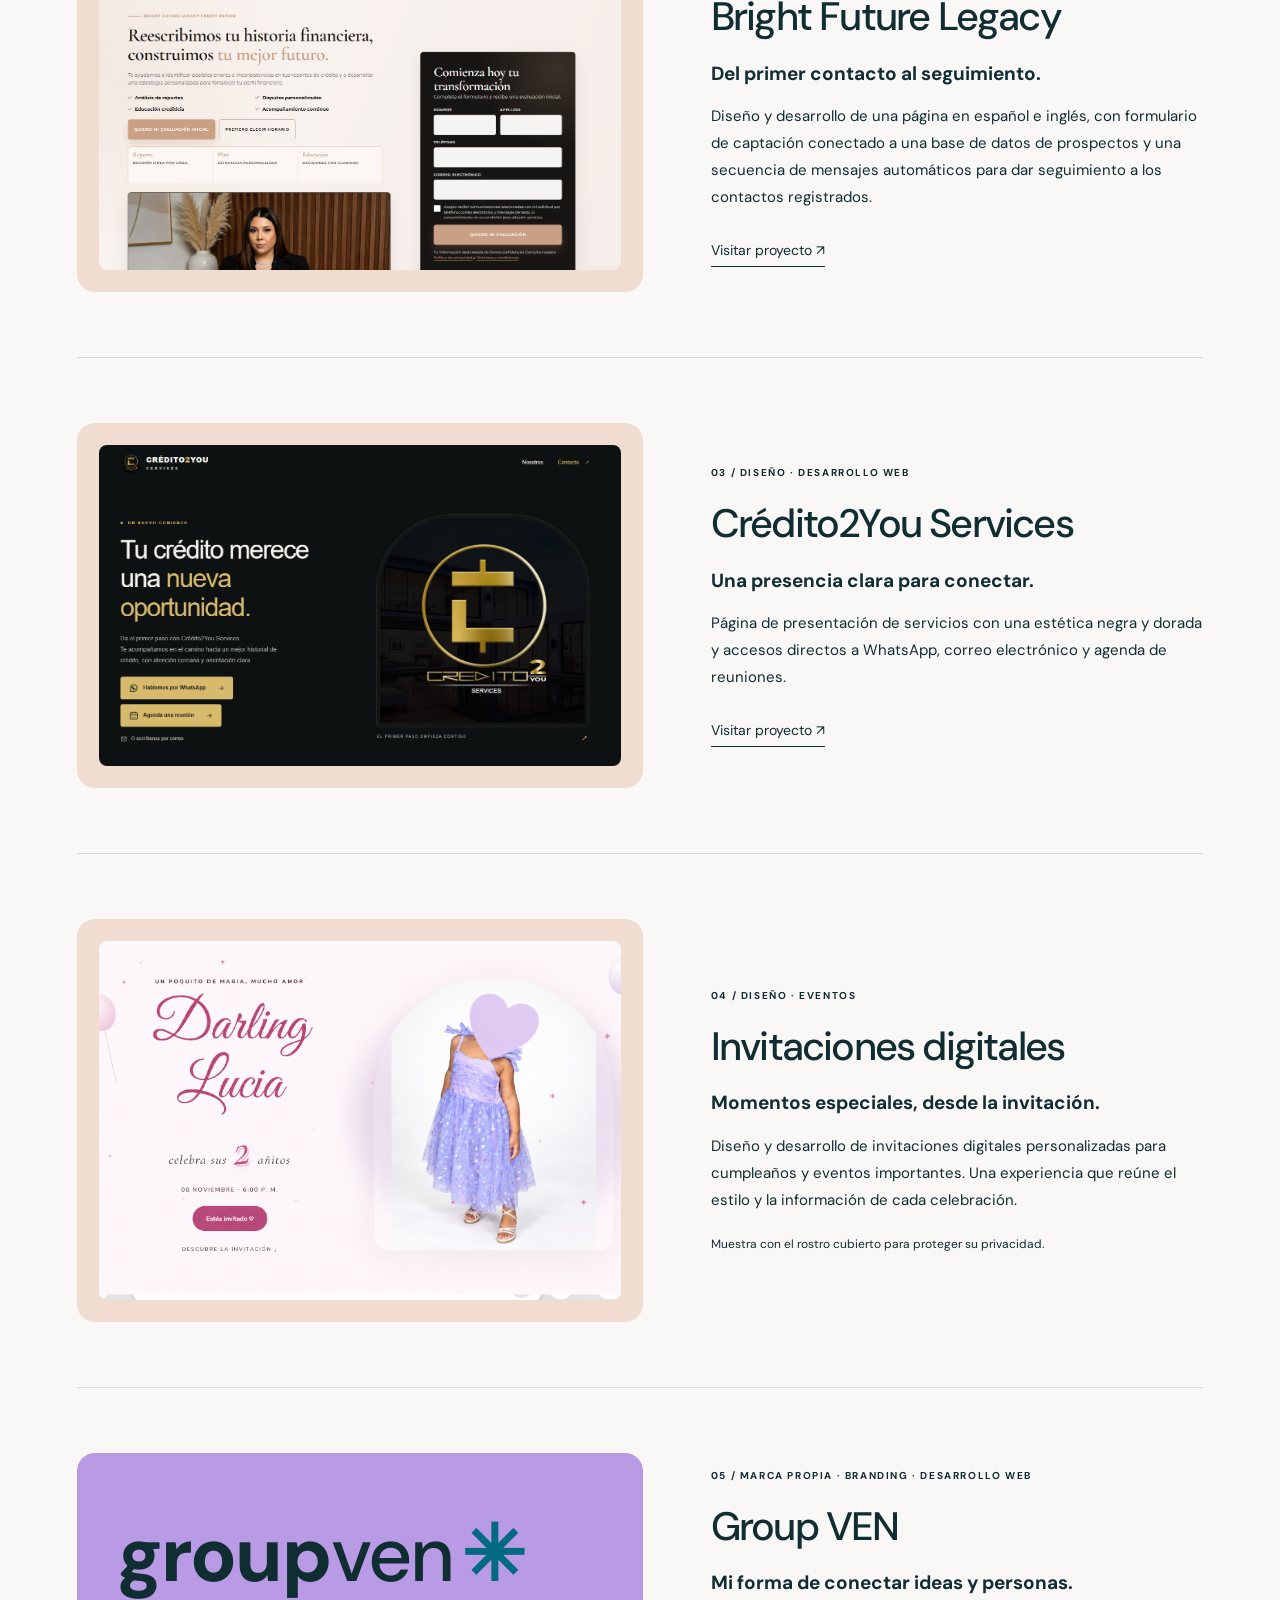
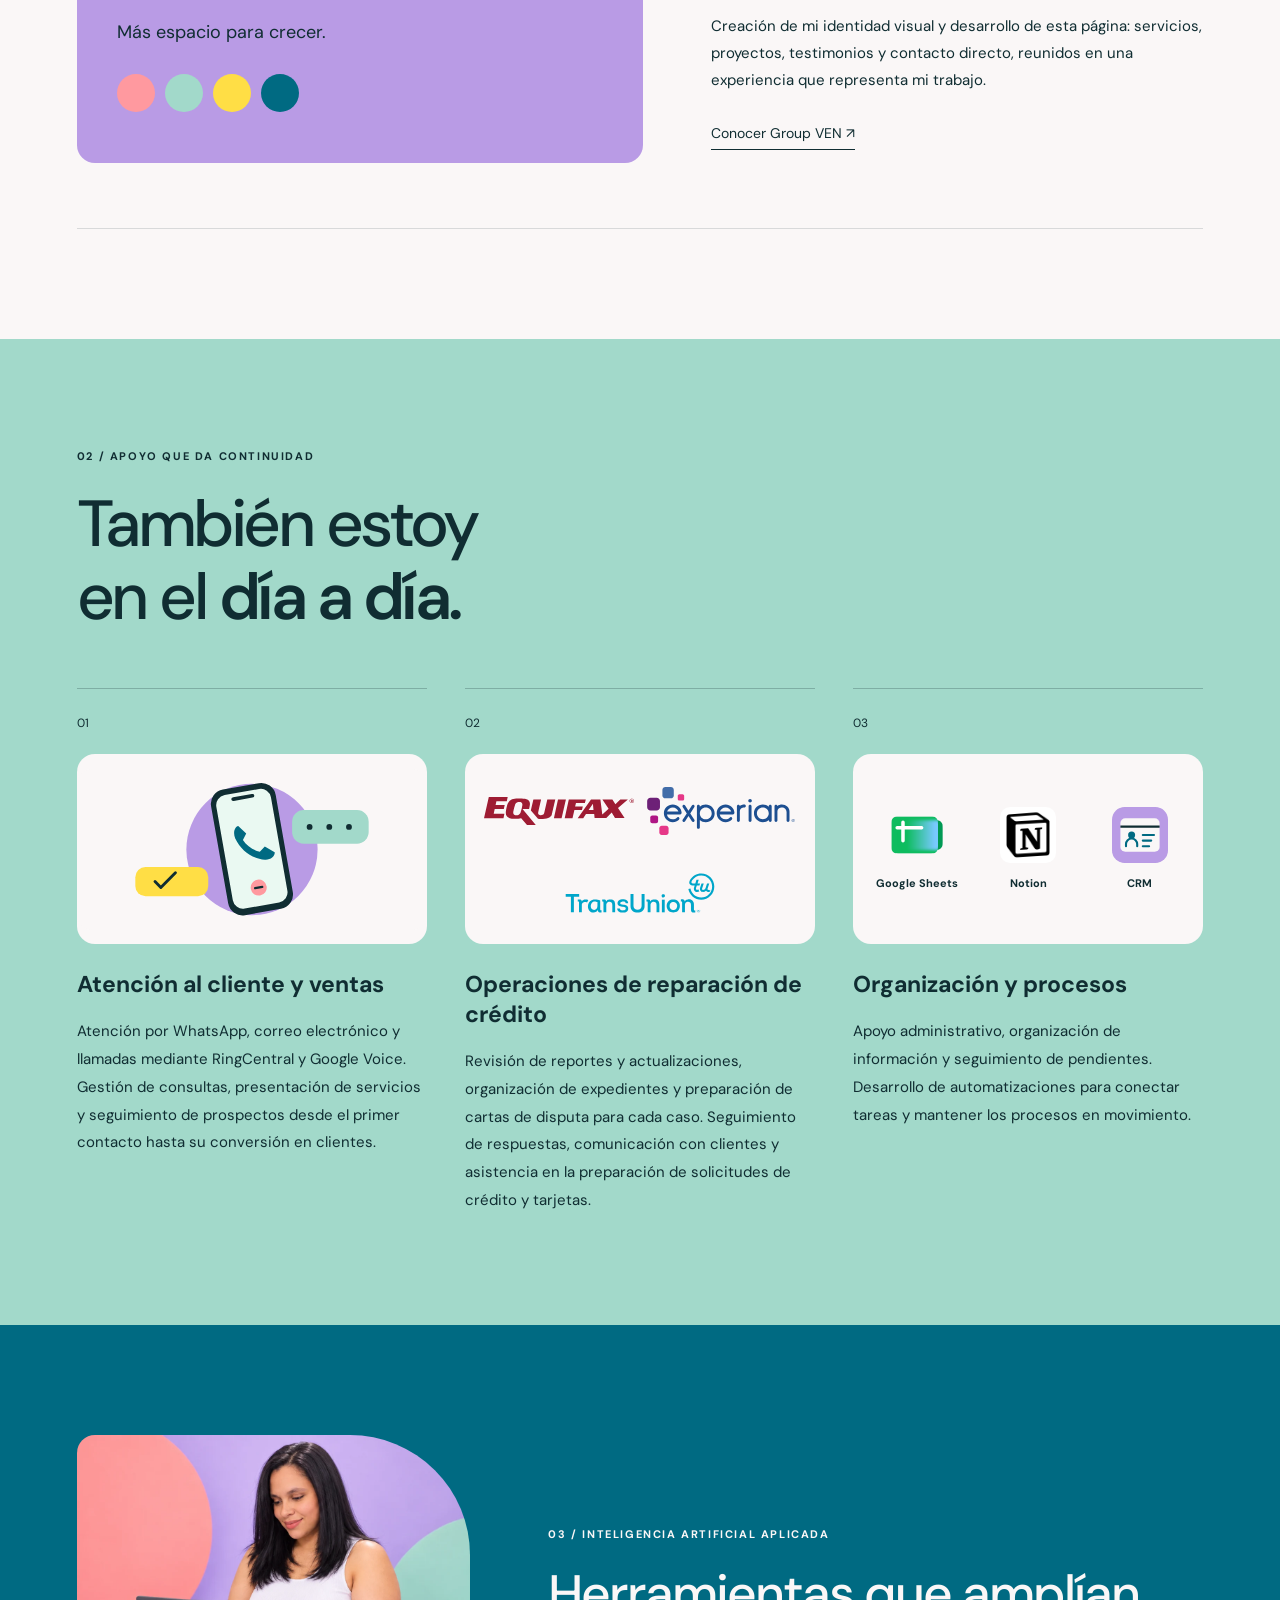
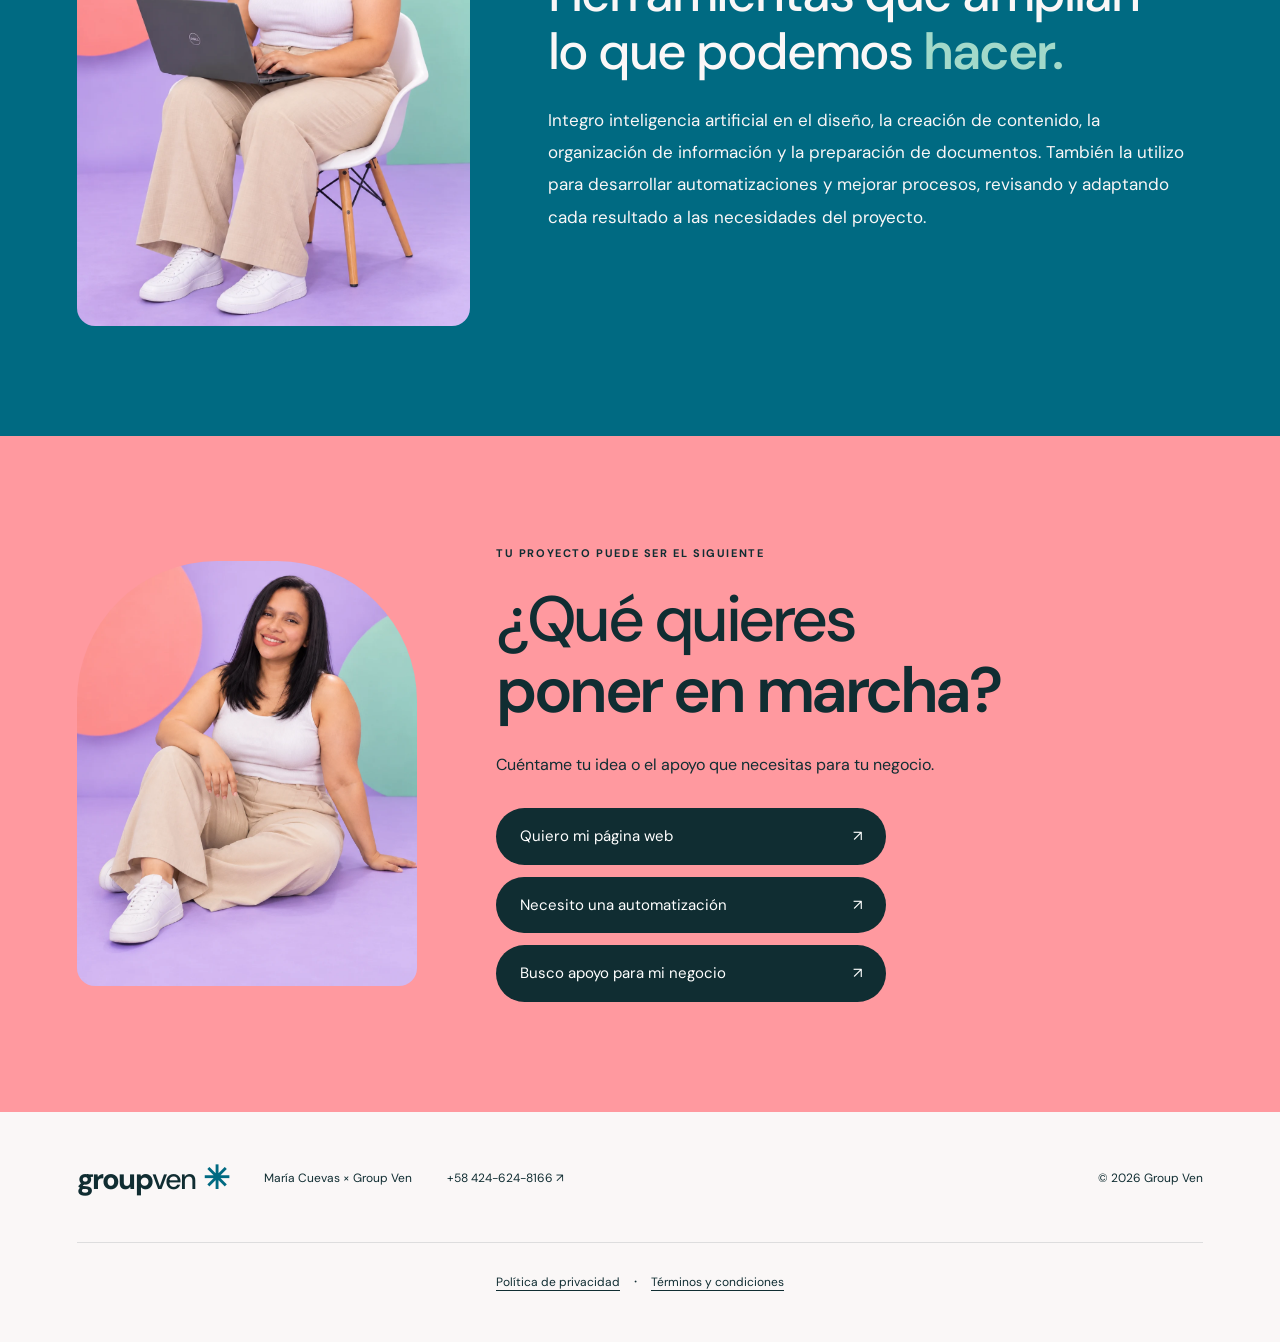
==== commit c981d1cc: "listo" ====
--- a/portafolio.html
+++ b/portafolio.html
@@ -1 +1 @@
-<!doctype html><html lang="es"><head><meta charset="utf-8"><meta name="viewport" content="width=device-width,initial-scale=1"><title>Portafolio — María Cuevas × Group VEN</title><meta name="description" content="Conoce los proyectos de María Cuevas: páginas web, branding, automatizaciones e invitaciones digitales, junto a su experiencia en atención al cliente y apoyo operativo."><link rel="stylesheet" href="style.css"><link rel="stylesheet" href="portafolio.css"><link rel="stylesheet" href="motion.css"></head><body class="portfolio-page"><header><a class="brand" href="index.html">group<span>ven</span><i>✳</i></a><nav aria-label="Navegación principal"><a href="index.html">Inicio</a><a href="#proyectos" aria-current="page">Portafolio</a><a href="testimonios.html">Testimonios</a></nav><a class="navcta" href="https://wa.me/584246248166" target="_blank" rel="noopener noreferrer">Hablemos ↗</a></header><main><section class="portfolio-hero section"><div class="portfolio-hero-copy"><a class="back-link" href="index.html">← Volver al inicio</a><span class="eyebrow">MARÍA CUEVAS / PORTAFOLIO</span><h1>De una idea<br>a <em>algo real.</em></h1><div class="portfolio-intro"><p>Diseño marcas, creo páginas y conecto procesos. Aquí puedes conocer algunos de mis proyectos y las formas en que puedo apoyar tu negocio.</p><a class="button dark" href="#proyectos">Explora mi trabajo ↘</a></div></div><figure class="portrait-main"><img src="assets/portafolio/maria-retrato.webp" alt="María Cuevas, creadora de Group VEN" width="1122" height="1402" fetchpriority="high"><figcaption>MARÍA CUEVAS · IDEAS QUE TOMAN FORMA ↗</figcaption></figure></section><div class="portfolio-strip portfolio-marquee" role="region" aria-label="Páginas web, branding, automatizaciones y apoyo operativo" tabindex="0"><div class="portfolio-marquee-track" aria-hidden="true"><span>PÁGINAS WEB ✳ BRANDING ✳ AUTOMATIZACIONES ✳ APOYO OPERATIVO ✳ </span><span>PÁGINAS WEB ✳ BRANDING ✳ AUTOMATIZACIONES ✳ APOYO OPERATIVO ✳ </span></div></div><section id="proyectos" class="section projects"><span class="eyebrow">01 / PROYECTOS SELECCIONADOS</span><article class="project"><div class="project-image"><img src="assets/portafolio/samvero.png" alt="Vista del proyecto Inversiones SAMVERO" loading="lazy" width="1200" height="800"></div><div class="project-copy"><span class="eyebrow">01 / BRANDING · DESARROLLO WEB · GESTIÓN</span><h2>Inversiones SAMVERO</h2><h3>Identidad que también trabaja.</h3><p>Creación de identidad visual, sistema de gestión y catálogo digital. Una plataforma para organizar pedidos, ventas, clientes e inventario, con un catálogo público y solicitudes de cotización por WhatsApp.</p><a class="text-link" href="https://inversiones-sam.vercel.app/catalogo" target="_blank" rel="noopener noreferrer">Visitar proyecto ↗</a></div></article><article class="project"><div class="project-image"><img src="assets/portafolio/brightfuture.png" alt="Vista del proyecto Bright Future Legacy" loading="lazy" width="1200" height="800"></div><div class="project-copy"><span class="eyebrow">02 / DESARROLLO WEB · AUTOMATIZACIÓN</span><h2>Bright Future Legacy</h2><h3>Del primer contacto al seguimiento.</h3><p>Diseño y desarrollo de una página en español e inglés, con formulario de captación conectado a una base de datos de prospectos y una secuencia de mensajes automáticos para dar seguimiento a los contactos registrados.</p><a class="text-link" href="https://www.brightfuturelegacy.com/" target="_blank" rel="noopener noreferrer">Visitar proyecto ↗</a></div></article><article class="project"><div class="project-image"><img src="assets/portafolio/credito2you.png" alt="Vista del proyecto Crédito2You Services" loading="lazy" width="1200" height="800"></div><div class="project-copy"><span class="eyebrow">03 / DISEÑO · DESARROLLO WEB</span><h2>Crédito2You Services</h2><h3>Una presencia clara para conectar.</h3><p>Página de presentación de servicios con una estética negra y dorada y accesos directos a WhatsApp, correo electrónico y agenda de reuniones.</p><a class="text-link" href="https://credito2yous.org/" target="_blank" rel="noopener noreferrer">Visitar proyecto ↗</a></div></article><article class="project"><div class="project-image"><img src="assets/portafolio/invitaciones.png" alt="Vista del proyecto Invitaciones digitales" loading="lazy" width="1200" height="800"></div><div class="project-copy"><span class="eyebrow">04 / DISEÑO · EVENTOS</span><h2>Invitaciones digitales</h2><h3>Momentos especiales, desde la invitación.</h3><p>Diseño y desarrollo de invitaciones digitales personalizadas para cumpleaños y eventos importantes. Una experiencia que reúne el estilo y la información de cada celebración.</p><p class="portfolio-note">Muestra con el rostro cubierto para proteger su privacidad.</p></div></article><article class="project own-project"><div class="brand-art" aria-label="Identidad visual de Group VEN"><span class="brand">group<span>ven</span><i>✳</i></span><p>Más espacio para crecer.</p><div class="swatches"><i></i><i></i><i></i><i></i></div></div><div class="project-copy"><span class="eyebrow">05 / MARCA PROPIA · BRANDING · DESARROLLO WEB</span><h2>Group VEN</h2><h3>Mi forma de conectar ideas y personas.</h3><p>Creación de mi identidad visual y desarrollo de esta página: servicios, proyectos, testimonios y contacto directo, reunidos en una experiencia que representa mi trabajo.</p><a class="text-link" href="index.html">Conocer Group VEN ↗</a></div></article></section><section class="section portfolio-services"><span class="eyebrow">02 / APOYO QUE DA CONTINUIDAD</span><h2>También estoy<br>en el <em>día a día.</em></h2><div class="support-grid"><article><span>01</span><div class="support-visual support-phone"><img src="assets/portafolio/telefono.svg" alt="Teléfono con una llamada y mensajes de atención al cliente" width="480" height="220" loading="lazy"></div><h3>Atención al cliente y ventas</h3><p>Atención por WhatsApp, correo electrónico y llamadas mediante RingCentral y Google Voice. Gestión de consultas, presentación de servicios y seguimiento de prospectos desde el primer contacto hasta su conversión en clientes.</p></article><article><span>02</span><div class="support-visual bureau-logos" aria-label="Burós de crédito"><div><img src="assets/portafolio/equifax.svg" alt="Equifax" width="150" height="28" loading="lazy"></div><div><img src="assets/portafolio/experian.svg" alt="Experian" width="150" height="55" loading="lazy"></div><div><img src="assets/portafolio/transunion.svg" alt="TransUnion" width="201" height="53" loading="lazy"></div></div><h3>Operaciones de reparación de crédito</h3><p>Revisión de reportes y actualizaciones, organización de expedientes y preparación de cartas de disputa para cada caso. Seguimiento de respuestas, comunicación con clientes y asistencia en la preparación de solicitudes de crédito y tarjetas.</p></article><article><span>03</span><div class="support-visual tool-logos"><div><img src="assets/portafolio/sheets.svg" alt="" width="64" height="64" loading="lazy"><span>Google Sheets</span></div><div><img src="assets/portafolio/notion.png" alt="" width="64" height="64" loading="lazy"><span>Notion</span></div><div><img src="assets/portafolio/crm.svg" alt="" width="64" height="64" loading="lazy"><span>CRM</span></div></div><h3>Organización y procesos</h3><p>Apoyo administrativo, organización de información y seguimiento de pendientes. Desarrollo de automatizaciones para conectar tareas y mantener los procesos en movimiento.</p></article></div></section><section class="section portfolio-ai"><figure class="portrait-work"><img src="assets/portafolio/maria-trabajando.webp" alt="María Cuevas trabajando con su laptop" width="1122" height="1402" loading="lazy"></figure><div class="portfolio-ai-copy"><span class="eyebrow">03 / INTELIGENCIA ARTIFICIAL APLICADA</span><h2>Herramientas que amplían<br>lo que podemos <em>hacer.</em></h2><p>Integro inteligencia artificial en el diseño, la creación de contenido, la organización de información y la preparación de documentos. También la utilizo para desarrollar automatizaciones y mejorar procesos, revisando y adaptando cada resultado a las necesidades del proyecto.</p></div></section><section class="section testimonials-contact portfolio-personal-contact"><figure class="portrait-contact"><img src="assets/portafolio/maria-cercana.webp" alt="María Cuevas sonriendo, sentada sobre un fondo lila" width="1122" height="1402" loading="lazy"></figure><div class="portfolio-contact-copy"><span class="eyebrow">TU PROYECTO PUEDE SER EL SIGUIENTE</span><h2>¿Qué quieres<br><em>poner en marcha?</em></h2><p>Cuéntame tu idea o el apoyo que necesitas para tu negocio.</p><a class="button dark" href="https://wa.me/584246248166?text=Hola%20Mar%C3%ADa%2C%20vi%20tu%20portafolio%20y%20quiero%20hablar%20de%20un%20proyecto." target="_blank" rel="noopener noreferrer">Hablemos de tu proyecto ↗</a></div></section></main><footer><a class="brand" href="index.html">group<span>ven</span><i>✳</i></a><p>María Cuevas × Group Ven</p><a href="https://wa.me/584246248166" target="_blank" rel="noopener">+58 424-624-8166 ↗</a><small>© <span id="year"></span> Group Ven</small><div class="legal-links" aria-label="Información legal"><button type="button" data-legal="privacy">Política de privacidad</button><span aria-hidden="true">·</span><button type="button" data-legal="terms">Términos y condiciones</button></div></footer><dialog id="legal-cloud" class="legal-cloud" aria-labelledby="legal-title"><div class="legal-cloud-head"><div><span class="eyebrow">GROUP VEN × MARÍA CUEVAS</span><h2 id="legal-title"></h2></div><button type="button" class="legal-close" aria-label="Cerrar ventana legal">✕</button></div><div class="legal-cloud-body" tabindex="0"><p class="legal-date">Última actualización: 13 de noviembre de 2026</p><div id="legal-content"></div></div><div class="legal-cloud-foot"><span>¿Tienes una consulta? <a href="https://wa.me/584246248166" target="_blank" rel="noopener noreferrer">WhatsApp +58 424-624-8166</a></span><button type="button" class="legal-done">Cerrar</button></div></dialog><script src="legal.js"></script><script>document.querySelector("#year").textContent=new Date().getFullYear();</script><script src="motion.js" defer></script></body></html>
+<!doctype html><html lang="es"><head><meta charset="utf-8"><meta name="viewport" content="width=device-width,initial-scale=1"><title>Portafolio — María Cuevas × Group VEN</title><meta name="description" content="Conoce los proyectos de María Cuevas: páginas web, branding, automatizaciones e invitaciones digitales, junto a su experiencia en atención al cliente y apoyo operativo."><link rel="stylesheet" href="style.css"><link rel="stylesheet" href="portafolio.css"><link rel="stylesheet" href="motion.css"></head><body class="portfolio-page"><header><a class="brand" href="index.html">group<span>ven</span><i>✳</i></a><nav aria-label="Navegación principal"><a href="index.html">Inicio</a><a href="#proyectos" aria-current="page">Portafolio</a><a href="testimonios.html">Testimonios</a></nav><a class="navcta" href="https://wa.me/584246248166" target="_blank" rel="noopener noreferrer">Hablemos ↗</a></header><main><section class="portfolio-hero section"><div class="portfolio-hero-copy"><a class="back-link" href="index.html">← Volver al inicio</a><span class="eyebrow">MARÍA CUEVAS / PORTAFOLIO</span><h1>De una idea<br>a <em>algo real.</em></h1><div class="portfolio-intro"><p>Diseño marcas, creo páginas y conecto procesos. Aquí puedes conocer algunos de mis proyectos y las formas en que puedo apoyar tu negocio.</p><a class="button dark" href="#proyectos">Explora mi trabajo ↘</a></div></div><figure class="portrait-main"><img src="assets/portafolio/maria-retrato.webp" alt="María Cuevas, creadora de Group VEN" width="1122" height="1402" fetchpriority="high"><figcaption>MARÍA CUEVAS · IDEAS QUE TOMAN FORMA ↗</figcaption></figure></section><div class="portfolio-strip portfolio-marquee" role="region" aria-label="Páginas web, branding, automatizaciones y apoyo operativo" tabindex="0"><div class="portfolio-marquee-track" aria-hidden="true"><span>PÁGINAS WEB ✳ BRANDING ✳ AUTOMATIZACIONES ✳ APOYO OPERATIVO ✳ </span><span>PÁGINAS WEB ✳ BRANDING ✳ AUTOMATIZACIONES ✳ APOYO OPERATIVO ✳ </span></div></div><section id="proyectos" class="section projects"><span class="eyebrow">01 / PROYECTOS SELECCIONADOS</span><article class="project"><div class="project-image"><img src="assets/portafolio/samvero.png" alt="Vista del proyecto Inversiones SAMVERO" loading="lazy" width="1200" height="800"></div><div class="project-copy"><span class="eyebrow">01 / BRANDING · DESARROLLO WEB · GESTIÓN</span><h2>Inversiones SAMVERO</h2><h3>Identidad que también trabaja.</h3><p>Creación de identidad visual, sistema de gestión y catálogo digital. Una plataforma para organizar pedidos, ventas, clientes e inventario, con un catálogo público y solicitudes de cotización por WhatsApp.</p><a class="text-link" href="https://inversiones-sam.vercel.app/catalogo" target="_blank" rel="noopener noreferrer">Visitar proyecto ↗</a></div></article><article class="project"><div class="project-image"><img src="assets/portafolio/brightfuture.png" alt="Vista del proyecto Bright Future Legacy" loading="lazy" width="1200" height="800"></div><div class="project-copy"><span class="eyebrow">02 / DESARROLLO WEB · AUTOMATIZACIÓN</span><h2>Bright Future Legacy</h2><h3>Del primer contacto al seguimiento.</h3><p>Diseño y desarrollo de una página en español e inglés, con formulario de captación conectado a una base de datos de prospectos y una secuencia de mensajes automáticos para dar seguimiento a los contactos registrados.</p><a class="text-link" href="https://www.brightfuturelegacy.com/" target="_blank" rel="noopener noreferrer">Visitar proyecto ↗</a></div></article><article class="project"><div class="project-image"><img src="assets/portafolio/credito2you.png" alt="Vista del proyecto Crédito2You Services" loading="lazy" width="1200" height="800"></div><div class="project-copy"><span class="eyebrow">03 / DISEÑO · DESARROLLO WEB</span><h2>Crédito2You Services</h2><h3>Una presencia clara para conectar.</h3><p>Página de presentación de servicios con una estética negra y dorada y accesos directos a WhatsApp, correo electrónico y agenda de reuniones.</p><a class="text-link" href="https://credito2yous.org/" target="_blank" rel="noopener noreferrer">Visitar proyecto ↗</a></div></article><article class="project"><div class="project-image"><img src="assets/portafolio/invitaciones.png" alt="Vista del proyecto Invitaciones digitales" loading="lazy" width="1200" height="800"></div><div class="project-copy"><span class="eyebrow">04 / DISEÑO · EVENTOS</span><h2>Invitaciones digitales</h2><h3>Momentos especiales, desde la invitación.</h3><p>Diseño y desarrollo de invitaciones digitales personalizadas para cumpleaños y eventos importantes. Una experiencia que reúne el estilo y la información de cada celebración.</p><p class="portfolio-note">Muestra con el rostro cubierto para proteger su privacidad.</p></div></article><article class="project own-project"><div class="brand-art" aria-label="Identidad visual de Group VEN"><span class="brand">group<span>ven</span><i>✳</i></span><p>Más espacio para crecer.</p><div class="swatches"><i></i><i></i><i></i><i></i></div></div><div class="project-copy"><span class="eyebrow">05 / MARCA PROPIA · BRANDING · DESARROLLO WEB</span><h2>Group VEN</h2><h3>Mi forma de conectar ideas y personas.</h3><p>Creación de mi identidad visual y desarrollo de esta página: servicios, proyectos, testimonios y contacto directo, reunidos en una experiencia que representa mi trabajo.</p><a class="text-link" href="index.html">Conocer Group VEN ↗</a></div></article></section><section class="section portfolio-services"><span class="eyebrow">02 / APOYO QUE DA CONTINUIDAD</span><h2>También estoy<br>en el <em>día a día.</em></h2><div class="support-grid"><article><span>01</span><div class="support-visual support-phone"><img src="assets/portafolio/telefono.svg" alt="Teléfono con una llamada y mensajes de atención al cliente" width="480" height="220" loading="lazy"></div><h3>Atención al cliente y ventas</h3><p>Atención por WhatsApp, correo electrónico y llamadas mediante RingCentral y Google Voice. Gestión de consultas, presentación de servicios y seguimiento de prospectos desde el primer contacto hasta su conversión en clientes.</p></article><article><span>02</span><div class="support-visual bureau-logos" aria-label="Burós de crédito"><div><img src="assets/portafolio/equifax.svg" alt="Equifax" width="150" height="28" loading="lazy"></div><div><img src="assets/portafolio/experian.svg" alt="Experian" width="150" height="55" loading="lazy"></div><div><img src="assets/portafolio/transunion.svg" alt="TransUnion" width="201" height="53" loading="lazy"></div></div><h3>Operaciones de reparación de crédito</h3><p>Revisión de reportes y actualizaciones, organización de expedientes y preparación de cartas de disputa para cada caso. Seguimiento de respuestas, comunicación con clientes y asistencia en la preparación de solicitudes de crédito y tarjetas.</p></article><article><span>03</span><div class="support-visual tool-logos"><div><img src="assets/portafolio/sheets.svg" alt="" width="64" height="64" loading="lazy"><span>Google Sheets</span></div><div><img src="assets/portafolio/notion.png" alt="" width="64" height="64" loading="lazy"><span>Notion</span></div><div><img src="assets/portafolio/crm.svg" alt="" width="64" height="64" loading="lazy"><span>CRM</span></div></div><h3>Organización y procesos</h3><p>Apoyo administrativo, organización de información y seguimiento de pendientes. Desarrollo de automatizaciones para conectar tareas y mantener los procesos en movimiento.</p></article></div></section><section class="section portfolio-ai"><figure class="portrait-work"><img src="assets/portafolio/maria-trabajando.webp" alt="María Cuevas trabajando con su laptop" width="1122" height="1402" loading="lazy"></figure><div class="portfolio-ai-copy"><span class="eyebrow">03 / INTELIGENCIA ARTIFICIAL APLICADA</span><h2>Herramientas que amplían<br>lo que podemos <em>hacer.</em></h2><p>Integro inteligencia artificial en el diseño, la creación de contenido, la organización de información y la preparación de documentos. También la utilizo para desarrollar automatizaciones y mejorar procesos, revisando y adaptando cada resultado a las necesidades del proyecto.</p></div></section><section class="section testimonials-contact portfolio-personal-contact"><figure class="portrait-contact"><img src="assets/portafolio/maria-cercana.webp" alt="María Cuevas sonriendo, sentada sobre un fondo lila" width="1122" height="1402" loading="lazy"></figure><div class="portfolio-contact-copy"><span class="eyebrow">TU PROYECTO PUEDE SER EL SIGUIENTE</span><h2>¿Qué quieres<br><em>poner en marcha?</em></h2><p>Cuéntame tu idea o el apoyo que necesitas para tu negocio.</p><div class="portfolio-service-actions" aria-label="Elige el apoyo que necesitas"><a class="button dark" href="https://wa.me/584246248166?text=Hola%20Mar%C3%ADa%2C%20vi%20tu%20portafolio.%20Quiero%20mi%20p%C3%A1gina%20web." target="_blank" rel="noopener noreferrer">Quiero mi página web <span aria-hidden="true">↗</span></a><a class="button dark" href="https://wa.me/584246248166?text=Hola%20Mar%C3%ADa%2C%20vi%20tu%20portafolio.%20Necesito%20una%20automatizaci%C3%B3n." target="_blank" rel="noopener noreferrer">Necesito una automatización <span aria-hidden="true">↗</span></a><a class="button dark" href="https://wa.me/584246248166?text=Hola%20Mar%C3%ADa%2C%20vi%20tu%20portafolio.%20Busco%20apoyo%20para%20mi%20negocio." target="_blank" rel="noopener noreferrer">Busco apoyo para mi negocio <span aria-hidden="true">↗</span></a></div></div></section></main><footer><a class="brand" href="index.html">group<span>ven</span><i>✳</i></a><p>María Cuevas × Group Ven</p><a href="https://wa.me/584246248166" target="_blank" rel="noopener">+58 424-624-8166 ↗</a><small>© <span id="year"></span> Group Ven</small><div class="legal-links" aria-label="Información legal"><button type="button" data-legal="privacy">Política de privacidad</button><span aria-hidden="true">·</span><button type="button" data-legal="terms">Términos y condiciones</button></div></footer><dialog id="legal-cloud" class="legal-cloud" aria-labelledby="legal-title"><div class="legal-cloud-head"><div><span class="eyebrow">GROUP VEN × MARÍA CUEVAS</span><h2 id="legal-title"></h2></div><button type="button" class="legal-close" aria-label="Cerrar ventana legal">✕</button></div><div class="legal-cloud-body" tabindex="0"><p class="legal-date">Última actualización: 13 de noviembre de 2026</p><div id="legal-content"></div></div><div class="legal-cloud-foot"><span>¿Tienes una consulta? <a href="https://wa.me/584246248166" target="_blank" rel="noopener noreferrer">WhatsApp +58 424-624-8166</a></span><button type="button" class="legal-done">Cerrar</button></div></dialog><script src="legal.js"></script><script>document.querySelector("#year").textContent=new Date().getFullYear();</script><script src="motion.js" defer></script></body></html>
--- a/portafolio.css
+++ b/portafolio.css
@@ -15,3 +15,5 @@
 
 /* Texto destacado en la franja animada. */
 .portfolio-strip.portfolio-marquee{font-size:clamp(22px,2.2vw,34px);font-weight:800;letter-spacing:1.2px;line-height:1.5}
+
+.portfolio-service-actions{display:flex;flex-direction:column;gap:12px;align-items:flex-start;margin-top:28px}.portfolio-service-actions .button{width:min(100%,390px);text-align:left;align-items:center;gap:20px;font-size:15px;line-height:1.5;padding:17px 24px}.portfolio-service-actions .button span{flex-shrink:0}@media(max-width:800px){.portfolio-service-actions{align-items:center}.portfolio-service-actions .button{width:100%;max-width:390px}}
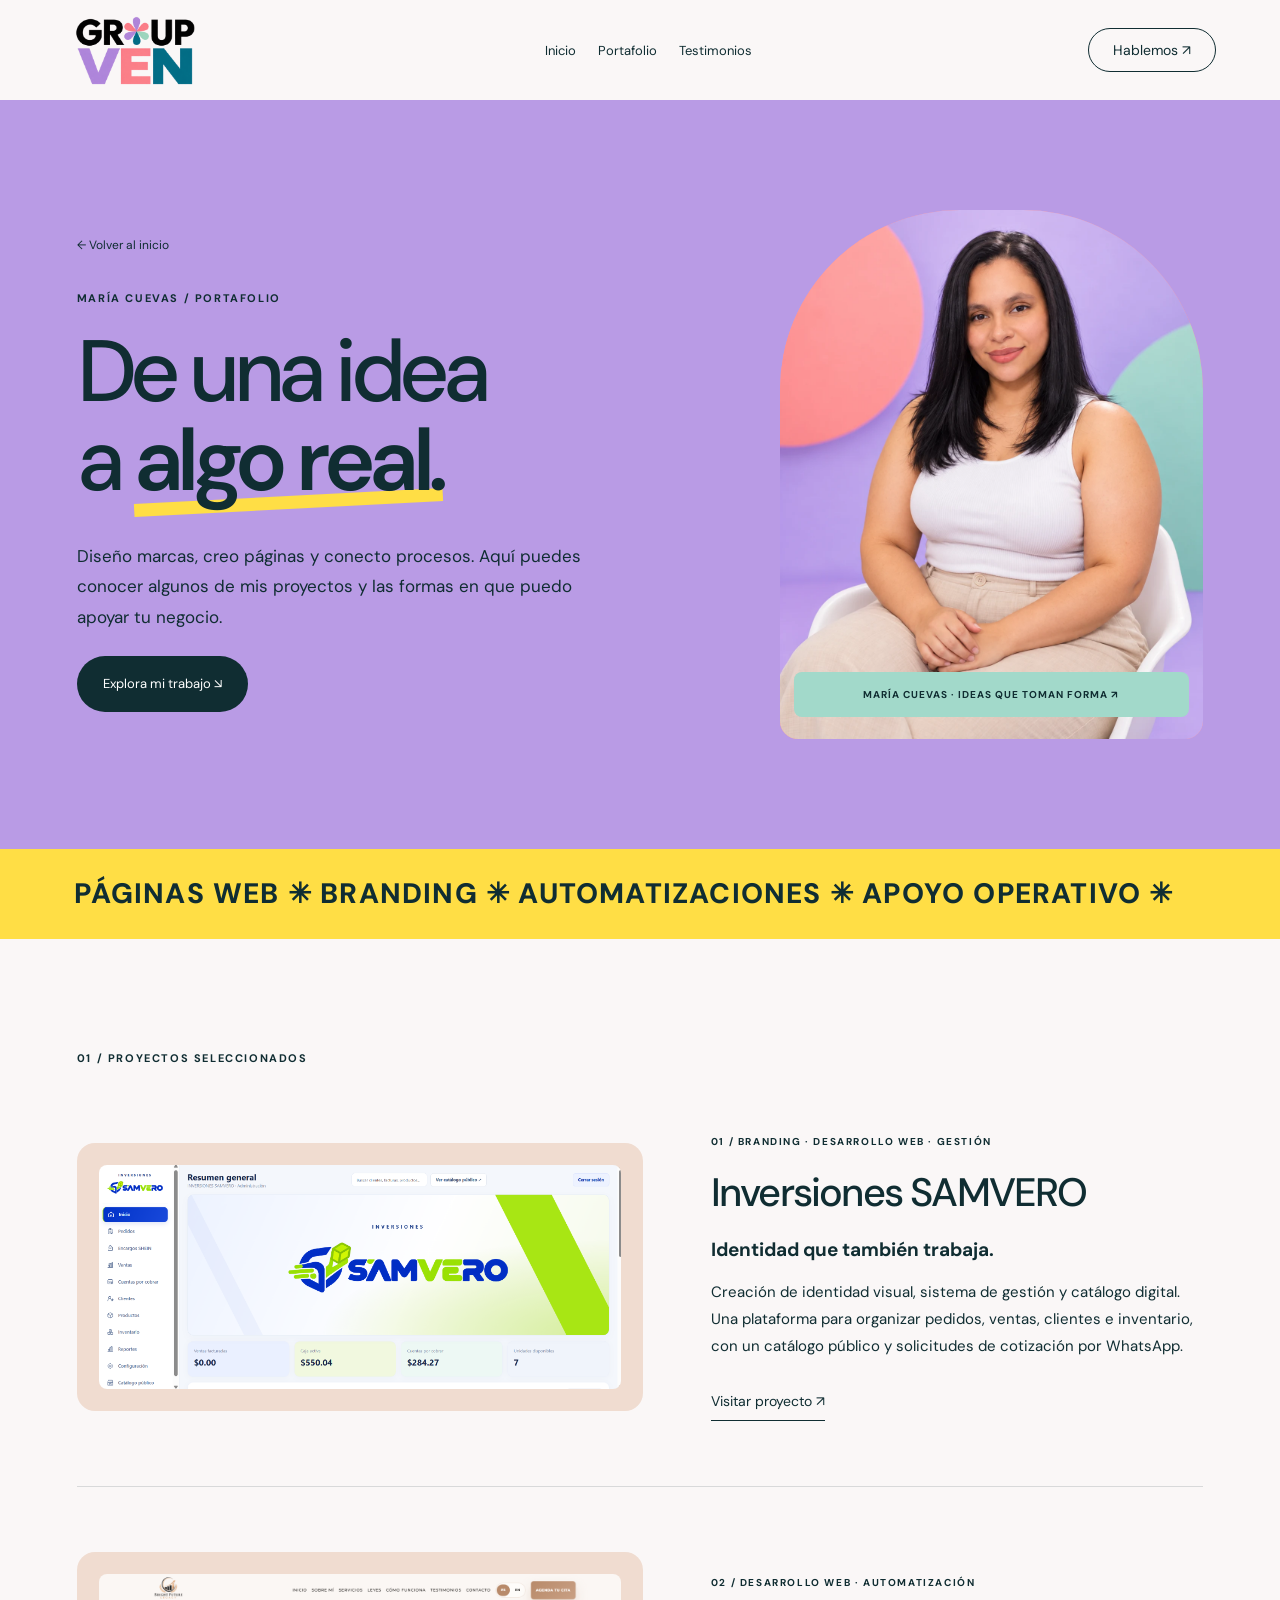
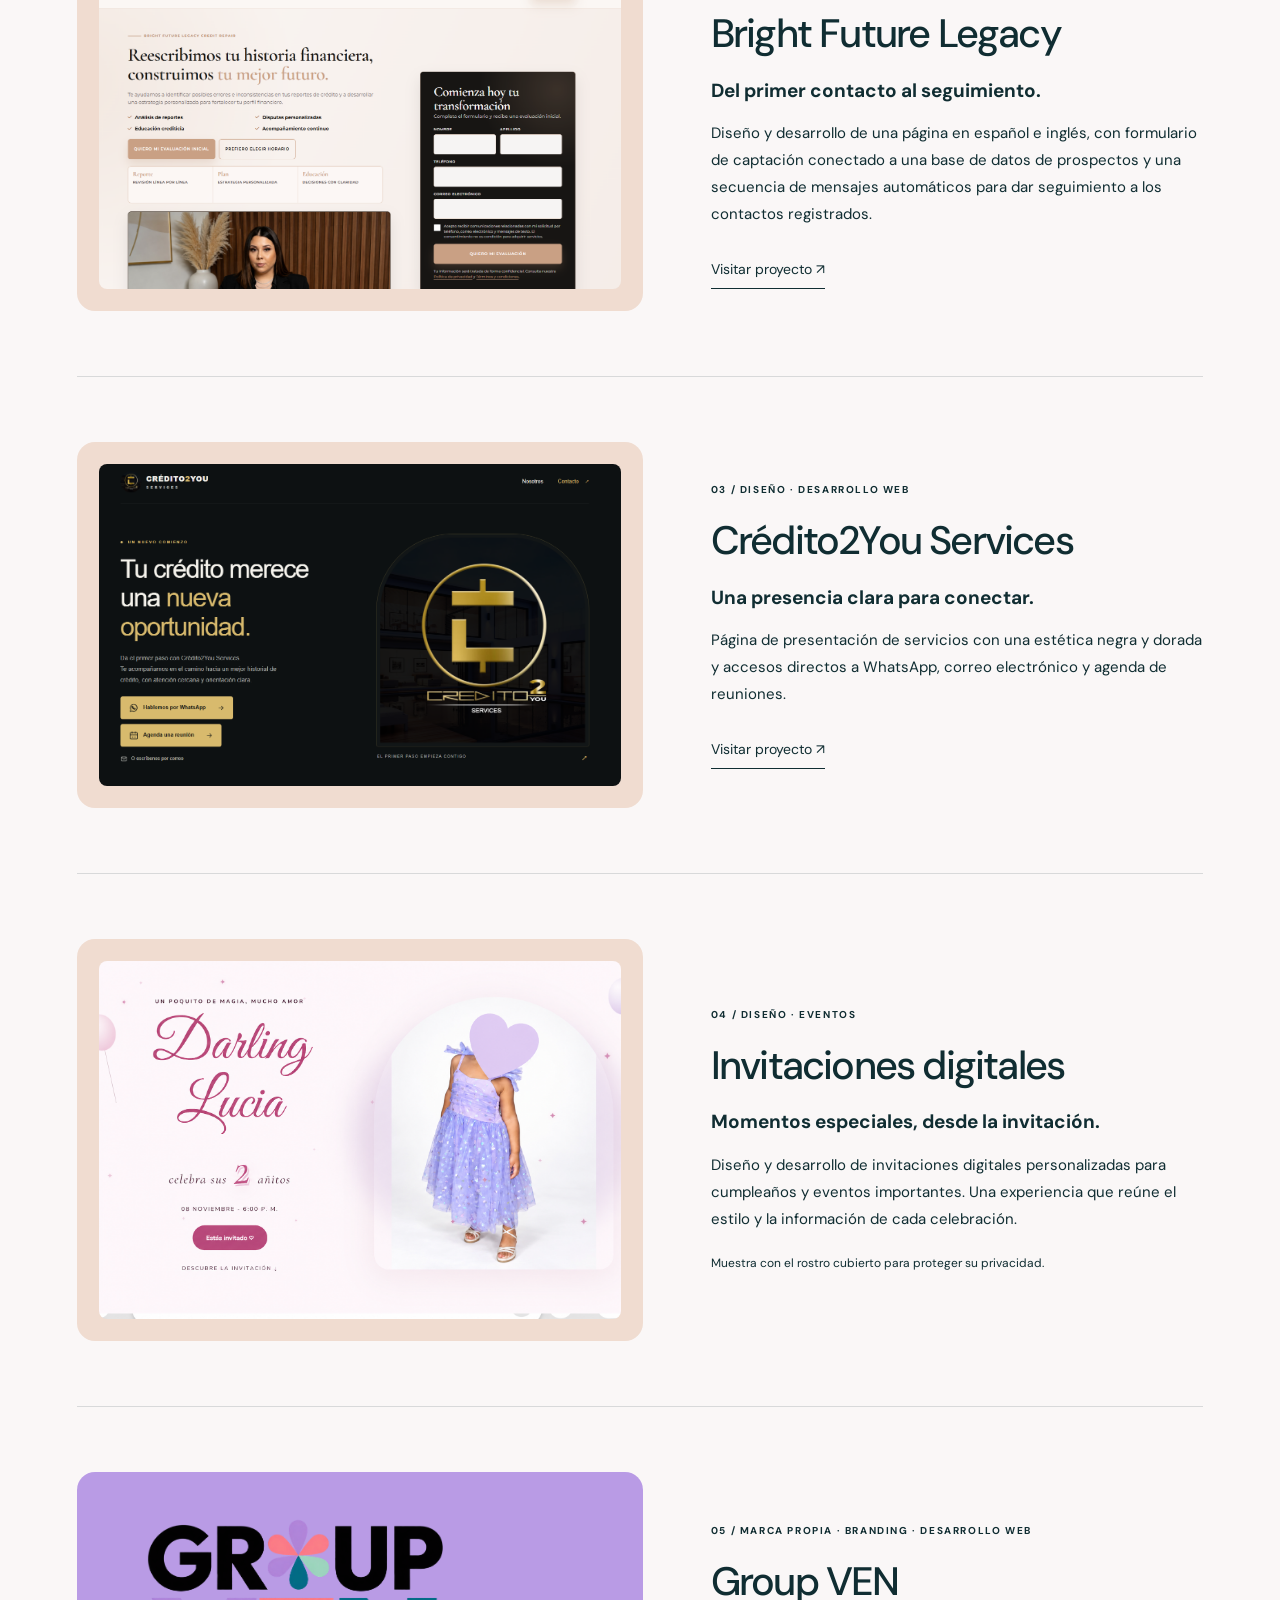
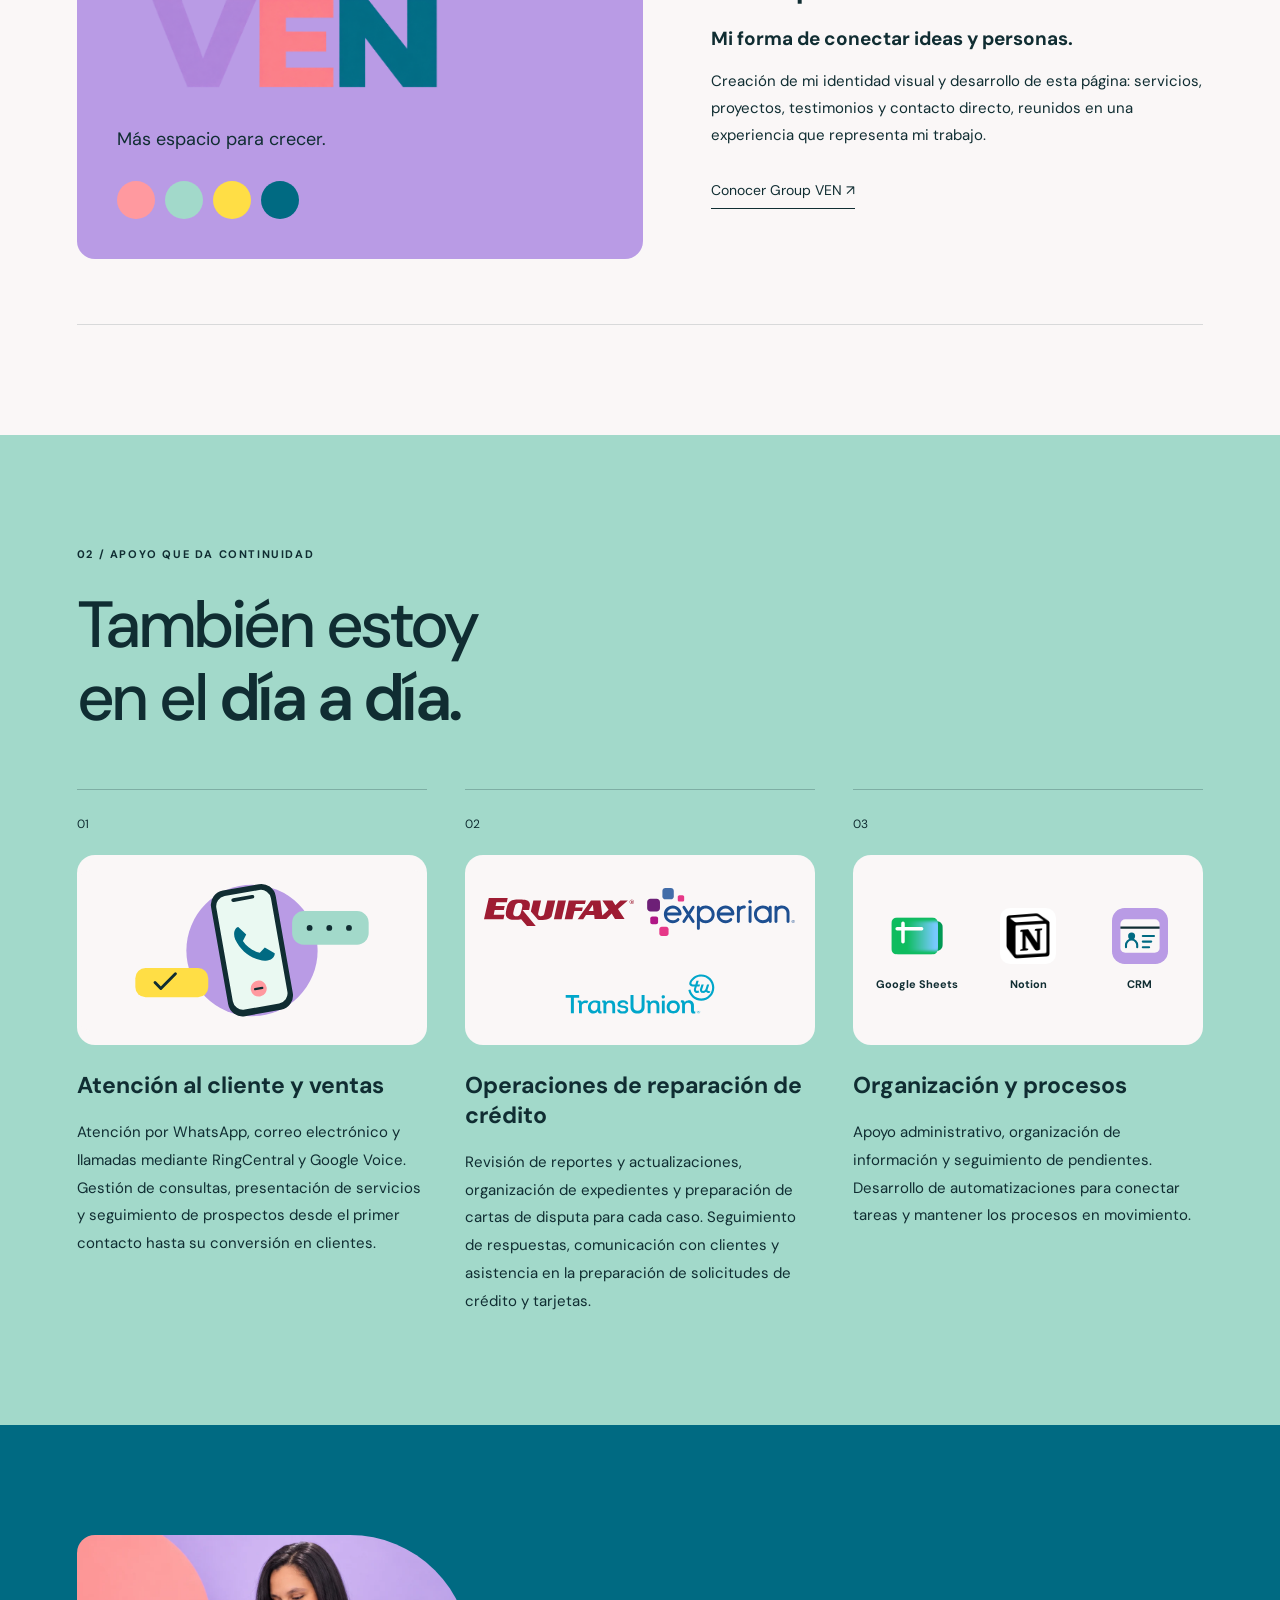
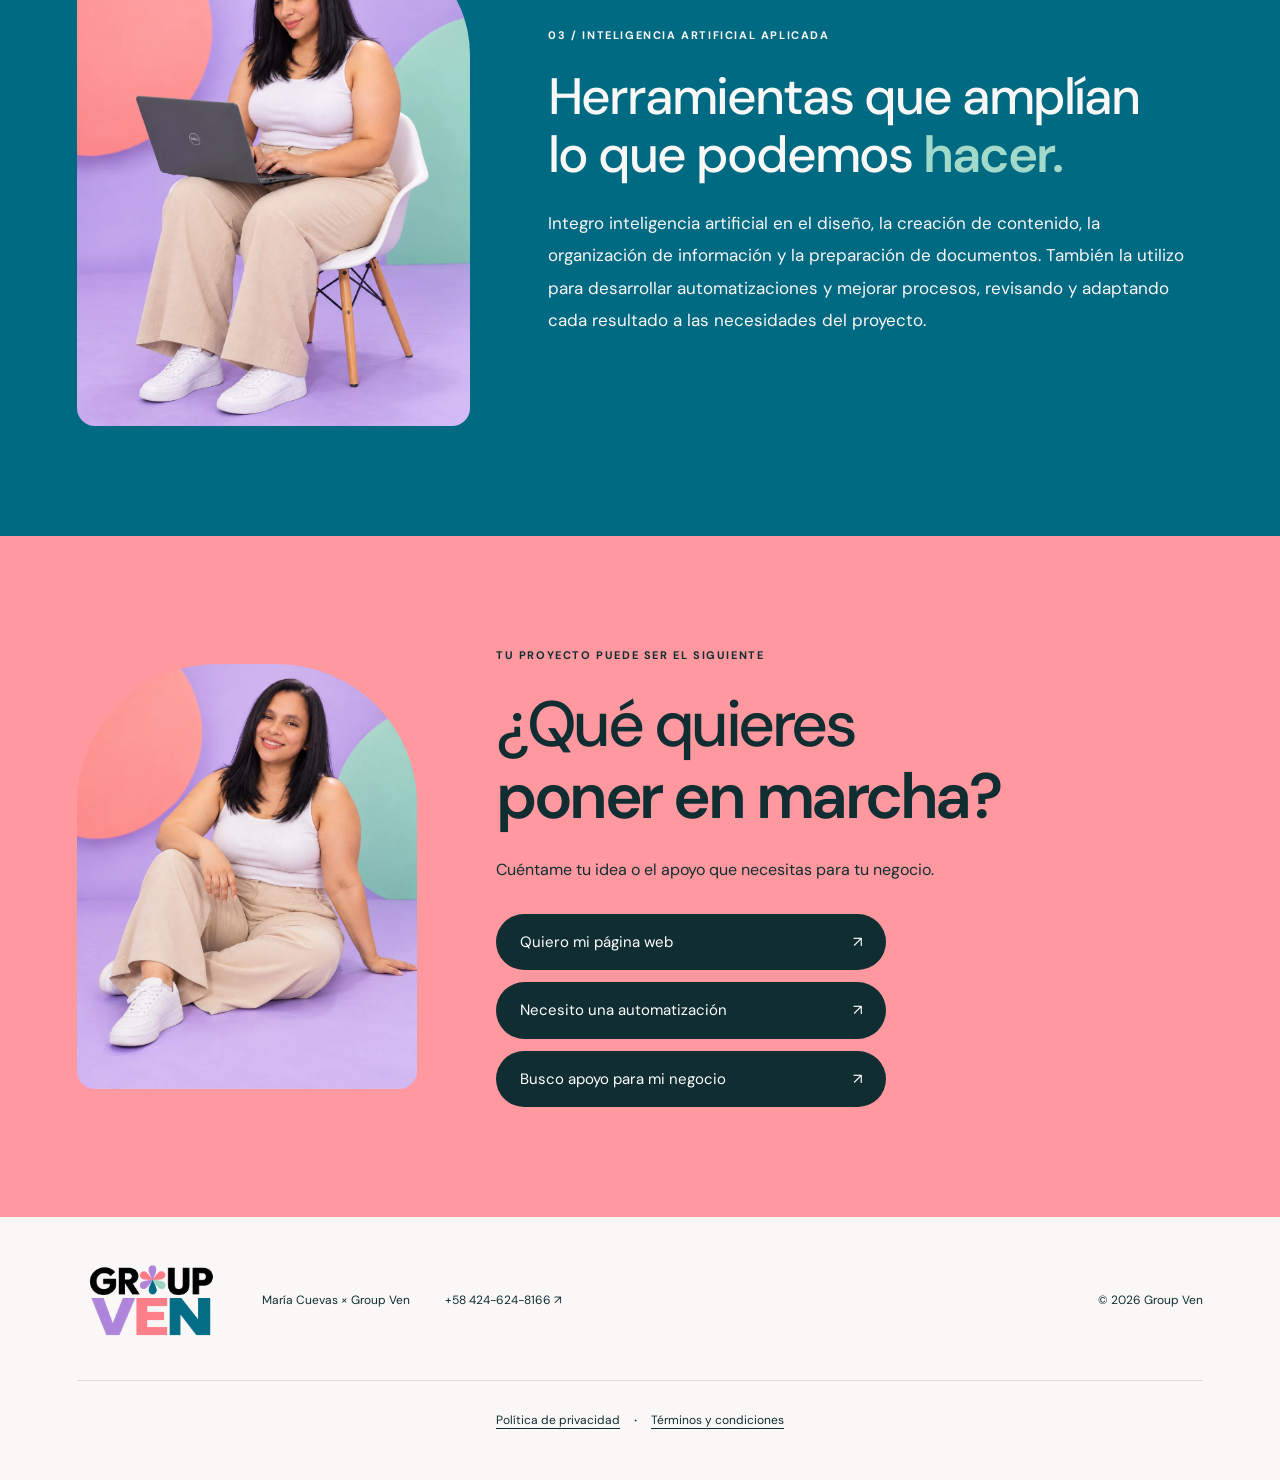
==== commit 558d649c: "LISTO" ====
--- a/portafolio.html
+++ b/portafolio.html
@@ -1 +1,16 @@
-<!doctype html><html lang="es"><head><meta charset="utf-8"><meta name="viewport" content="width=device-width,initial-scale=1"><title>Portafolio — María Cuevas × Group VEN</title><meta name="description" content="Conoce los proyectos de María Cuevas: páginas web, branding, automatizaciones e invitaciones digitales, junto a su experiencia en atención al cliente y apoyo operativo."><link rel="stylesheet" href="style.css"><link rel="stylesheet" href="portafolio.css"><link rel="stylesheet" href="motion.css"></head><body class="portfolio-page"><header><a class="brand" href="index.html">group<span>ven</span><i>✳</i></a><nav aria-label="Navegación principal"><a href="index.html">Inicio</a><a href="#proyectos" aria-current="page">Portafolio</a><a href="testimonios.html">Testimonios</a></nav><a class="navcta" href="https://wa.me/584246248166" target="_blank" rel="noopener noreferrer">Hablemos ↗</a></header><main><section class="portfolio-hero section"><div class="portfolio-hero-copy"><a class="back-link" href="index.html">← Volver al inicio</a><span class="eyebrow">MARÍA CUEVAS / PORTAFOLIO</span><h1>De una idea<br>a <em>algo real.</em></h1><div class="portfolio-intro"><p>Diseño marcas, creo páginas y conecto procesos. Aquí puedes conocer algunos de mis proyectos y las formas en que puedo apoyar tu negocio.</p><a class="button dark" href="#proyectos">Explora mi trabajo ↘</a></div></div><figure class="portrait-main"><img src="assets/portafolio/maria-retrato.webp" alt="María Cuevas, creadora de Group VEN" width="1122" height="1402" fetchpriority="high"><figcaption>MARÍA CUEVAS · IDEAS QUE TOMAN FORMA ↗</figcaption></figure></section><div class="portfolio-strip portfolio-marquee" role="region" aria-label="Páginas web, branding, automatizaciones y apoyo operativo" tabindex="0"><div class="portfolio-marquee-track" aria-hidden="true"><span>PÁGINAS WEB ✳ BRANDING ✳ AUTOMATIZACIONES ✳ APOYO OPERATIVO ✳ </span><span>PÁGINAS WEB ✳ BRANDING ✳ AUTOMATIZACIONES ✳ APOYO OPERATIVO ✳ </span></div></div><section id="proyectos" class="section projects"><span class="eyebrow">01 / PROYECTOS SELECCIONADOS</span><article class="project"><div class="project-image"><img src="assets/portafolio/samvero.png" alt="Vista del proyecto Inversiones SAMVERO" loading="lazy" width="1200" height="800"></div><div class="project-copy"><span class="eyebrow">01 / BRANDING · DESARROLLO WEB · GESTIÓN</span><h2>Inversiones SAMVERO</h2><h3>Identidad que también trabaja.</h3><p>Creación de identidad visual, sistema de gestión y catálogo digital. Una plataforma para organizar pedidos, ventas, clientes e inventario, con un catálogo público y solicitudes de cotización por WhatsApp.</p><a class="text-link" href="https://inversiones-sam.vercel.app/catalogo" target="_blank" rel="noopener noreferrer">Visitar proyecto ↗</a></div></article><article class="project"><div class="project-image"><img src="assets/portafolio/brightfuture.png" alt="Vista del proyecto Bright Future Legacy" loading="lazy" width="1200" height="800"></div><div class="project-copy"><span class="eyebrow">02 / DESARROLLO WEB · AUTOMATIZACIÓN</span><h2>Bright Future Legacy</h2><h3>Del primer contacto al seguimiento.</h3><p>Diseño y desarrollo de una página en español e inglés, con formulario de captación conectado a una base de datos de prospectos y una secuencia de mensajes automáticos para dar seguimiento a los contactos registrados.</p><a class="text-link" href="https://www.brightfuturelegacy.com/" target="_blank" rel="noopener noreferrer">Visitar proyecto ↗</a></div></article><article class="project"><div class="project-image"><img src="assets/portafolio/credito2you.png" alt="Vista del proyecto Crédito2You Services" loading="lazy" width="1200" height="800"></div><div class="project-copy"><span class="eyebrow">03 / DISEÑO · DESARROLLO WEB</span><h2>Crédito2You Services</h2><h3>Una presencia clara para conectar.</h3><p>Página de presentación de servicios con una estética negra y dorada y accesos directos a WhatsApp, correo electrónico y agenda de reuniones.</p><a class="text-link" href="https://credito2yous.org/" target="_blank" rel="noopener noreferrer">Visitar proyecto ↗</a></div></article><article class="project"><div class="project-image"><img src="assets/portafolio/invitaciones.png" alt="Vista del proyecto Invitaciones digitales" loading="lazy" width="1200" height="800"></div><div class="project-copy"><span class="eyebrow">04 / DISEÑO · EVENTOS</span><h2>Invitaciones digitales</h2><h3>Momentos especiales, desde la invitación.</h3><p>Diseño y desarrollo de invitaciones digitales personalizadas para cumpleaños y eventos importantes. Una experiencia que reúne el estilo y la información de cada celebración.</p><p class="portfolio-note">Muestra con el rostro cubierto para proteger su privacidad.</p></div></article><article class="project own-project"><div class="brand-art" aria-label="Identidad visual de Group VEN"><span class="brand">group<span>ven</span><i>✳</i></span><p>Más espacio para crecer.</p><div class="swatches"><i></i><i></i><i></i><i></i></div></div><div class="project-copy"><span class="eyebrow">05 / MARCA PROPIA · BRANDING · DESARROLLO WEB</span><h2>Group VEN</h2><h3>Mi forma de conectar ideas y personas.</h3><p>Creación de mi identidad visual y desarrollo de esta página: servicios, proyectos, testimonios y contacto directo, reunidos en una experiencia que representa mi trabajo.</p><a class="text-link" href="index.html">Conocer Group VEN ↗</a></div></article></section><section class="section portfolio-services"><span class="eyebrow">02 / APOYO QUE DA CONTINUIDAD</span><h2>También estoy<br>en el <em>día a día.</em></h2><div class="support-grid"><article><span>01</span><div class="support-visual support-phone"><img src="assets/portafolio/telefono.svg" alt="Teléfono con una llamada y mensajes de atención al cliente" width="480" height="220" loading="lazy"></div><h3>Atención al cliente y ventas</h3><p>Atención por WhatsApp, correo electrónico y llamadas mediante RingCentral y Google Voice. Gestión de consultas, presentación de servicios y seguimiento de prospectos desde el primer contacto hasta su conversión en clientes.</p></article><article><span>02</span><div class="support-visual bureau-logos" aria-label="Burós de crédito"><div><img src="assets/portafolio/equifax.svg" alt="Equifax" width="150" height="28" loading="lazy"></div><div><img src="assets/portafolio/experian.svg" alt="Experian" width="150" height="55" loading="lazy"></div><div><img src="assets/portafolio/transunion.svg" alt="TransUnion" width="201" height="53" loading="lazy"></div></div><h3>Operaciones de reparación de crédito</h3><p>Revisión de reportes y actualizaciones, organización de expedientes y preparación de cartas de disputa para cada caso. Seguimiento de respuestas, comunicación con clientes y asistencia en la preparación de solicitudes de crédito y tarjetas.</p></article><article><span>03</span><div class="support-visual tool-logos"><div><img src="assets/portafolio/sheets.svg" alt="" width="64" height="64" loading="lazy"><span>Google Sheets</span></div><div><img src="assets/portafolio/notion.png" alt="" width="64" height="64" loading="lazy"><span>Notion</span></div><div><img src="assets/portafolio/crm.svg" alt="" width="64" height="64" loading="lazy"><span>CRM</span></div></div><h3>Organización y procesos</h3><p>Apoyo administrativo, organización de información y seguimiento de pendientes. Desarrollo de automatizaciones para conectar tareas y mantener los procesos en movimiento.</p></article></div></section><section class="section portfolio-ai"><figure class="portrait-work"><img src="assets/portafolio/maria-trabajando.webp" alt="María Cuevas trabajando con su laptop" width="1122" height="1402" loading="lazy"></figure><div class="portfolio-ai-copy"><span class="eyebrow">03 / INTELIGENCIA ARTIFICIAL APLICADA</span><h2>Herramientas que amplían<br>lo que podemos <em>hacer.</em></h2><p>Integro inteligencia artificial en el diseño, la creación de contenido, la organización de información y la preparación de documentos. También la utilizo para desarrollar automatizaciones y mejorar procesos, revisando y adaptando cada resultado a las necesidades del proyecto.</p></div></section><section class="section testimonials-contact portfolio-personal-contact"><figure class="portrait-contact"><img src="assets/portafolio/maria-cercana.webp" alt="María Cuevas sonriendo, sentada sobre un fondo lila" width="1122" height="1402" loading="lazy"></figure><div class="portfolio-contact-copy"><span class="eyebrow">TU PROYECTO PUEDE SER EL SIGUIENTE</span><h2>¿Qué quieres<br><em>poner en marcha?</em></h2><p>Cuéntame tu idea o el apoyo que necesitas para tu negocio.</p><div class="portfolio-service-actions" aria-label="Elige el apoyo que necesitas"><a class="button dark" href="https://wa.me/584246248166?text=Hola%20Mar%C3%ADa%2C%20vi%20tu%20portafolio.%20Quiero%20mi%20p%C3%A1gina%20web." target="_blank" rel="noopener noreferrer">Quiero mi página web <span aria-hidden="true">↗</span></a><a class="button dark" href="https://wa.me/584246248166?text=Hola%20Mar%C3%ADa%2C%20vi%20tu%20portafolio.%20Necesito%20una%20automatizaci%C3%B3n." target="_blank" rel="noopener noreferrer">Necesito una automatización <span aria-hidden="true">↗</span></a><a class="button dark" href="https://wa.me/584246248166?text=Hola%20Mar%C3%ADa%2C%20vi%20tu%20portafolio.%20Busco%20apoyo%20para%20mi%20negocio." target="_blank" rel="noopener noreferrer">Busco apoyo para mi negocio <span aria-hidden="true">↗</span></a></div></div></section></main><footer><a class="brand" href="index.html">group<span>ven</span><i>✳</i></a><p>María Cuevas × Group Ven</p><a href="https://wa.me/584246248166" target="_blank" rel="noopener">+58 424-624-8166 ↗</a><small>© <span id="year"></span> Group Ven</small><div class="legal-links" aria-label="Información legal"><button type="button" data-legal="privacy">Política de privacidad</button><span aria-hidden="true">·</span><button type="button" data-legal="terms">Términos y condiciones</button></div></footer><dialog id="legal-cloud" class="legal-cloud" aria-labelledby="legal-title"><div class="legal-cloud-head"><div><span class="eyebrow">GROUP VEN × MARÍA CUEVAS</span><h2 id="legal-title"></h2></div><button type="button" class="legal-close" aria-label="Cerrar ventana legal">✕</button></div><div class="legal-cloud-body" tabindex="0"><p class="legal-date">Última actualización: 13 de noviembre de 2026</p><div id="legal-content"></div></div><div class="legal-cloud-foot"><span>¿Tienes una consulta? <a href="https://wa.me/584246248166" target="_blank" rel="noopener noreferrer">WhatsApp +58 424-624-8166</a></span><button type="button" class="legal-done">Cerrar</button></div></dialog><script src="legal.js"></script><script>document.querySelector("#year").textContent=new Date().getFullYear();</script><script src="motion.js" defer></script></body></html>
+<!doctype html><html lang="es"><head><meta charset="utf-8"><meta name="viewport" content="width=device-width,initial-scale=1"><title>Portafolio — María Cuevas × Group VEN</title><meta name="description" content="Conoce los proyectos de María Cuevas: páginas web, branding, automatizaciones e invitaciones digitales, junto a su experiencia en atención al cliente y apoyo operativo."><link rel="stylesheet" href="style.css"><link rel="stylesheet" href="portafolio.css"><link rel="stylesheet" href="motion.css"><link rel="icon" type="image/svg+xml" href="assets/groupven-icon.svg?v=1"><link rel="canonical" href="https://www.groupven.com/portafolio">
+<meta property="og:type" content="website">
+<meta property="og:locale" content="es_ES">
+<meta property="og:site_name" content="Group VEN">
+<meta property="og:title" content="María Cuevas | Portafolio de Group VEN">
+<meta property="og:description" content="Ideas que se convierten en soluciones: páginas web, branding, automatizaciones e invitaciones digitales. Explora mis proyectos y hablemos del tuyo.">
+<meta property="og:url" content="https://www.groupven.com/portafolio">
+<meta property="og:image" content="https://www.groupven.com/assets/groupven-logo-social-v2.jpg">
+<meta property="og:image:secure_url" content="https://www.groupven.com/assets/groupven-logo-social-v2.jpg">
+<meta property="og:image:type" content="image/jpeg">
+<meta property="og:image:alt" content="Group VEN: GROUP en negro, VEN en colores y un asterisco en lugar de la O">
+<meta name="twitter:card" content="summary_large_image">
+<meta name="twitter:title" content="María Cuevas | Portafolio de Group VEN">
+<meta name="twitter:description" content="Ideas que se convierten en soluciones: páginas web, branding, automatizaciones e invitaciones digitales. Explora mis proyectos y hablemos del tuyo.">
+<meta name="twitter:image" content="https://www.groupven.com/assets/groupven-logo-social-v2.jpg">
+<link rel="stylesheet" href="layout.css"></head><body class="portfolio-page"><header><a class="brand" href="index.html"><img class="brand-logo" src="assets/groupven-logo-web.png" alt="Group VEN — Inicio" width="1771" height="869"></a><nav aria-label="Navegación principal"><a href="index.html">Inicio</a><a href="#proyectos" aria-current="page">Portafolio</a><a href="testimonios.html">Testimonios</a></nav><a class="navcta" href="https://wa.me/584246248166" target="_blank" rel="noopener noreferrer">Hablemos ↗</a></header><main><section class="portfolio-hero section"><div class="portfolio-hero-copy"><a class="back-link" href="index.html">← Volver al inicio</a><span class="eyebrow">MARÍA CUEVAS / PORTAFOLIO</span><h1>De una idea<br>a <em>algo real.</em></h1><div class="portfolio-intro"><p>Diseño marcas, creo páginas y conecto procesos. Aquí puedes conocer algunos de mis proyectos y las formas en que puedo apoyar tu negocio.</p><a class="button dark" href="#proyectos">Explora mi trabajo ↘</a></div></div><figure class="portrait-main"><img src="assets/portafolio/maria-retrato.webp" alt="María Cuevas, creadora de Group VEN" width="1122" height="1402" fetchpriority="high"><figcaption>MARÍA CUEVAS · IDEAS QUE TOMAN FORMA ↗</figcaption></figure></section><div class="portfolio-strip portfolio-marquee" role="region" aria-label="Páginas web, branding, automatizaciones y apoyo operativo" tabindex="0"><div class="portfolio-marquee-track" aria-hidden="true"><span>PÁGINAS WEB ✳ BRANDING ✳ AUTOMATIZACIONES ✳ APOYO OPERATIVO ✳ </span><span>PÁGINAS WEB ✳ BRANDING ✳ AUTOMATIZACIONES ✳ APOYO OPERATIVO ✳ </span></div></div><section id="proyectos" class="section projects"><span class="eyebrow">01 / PROYECTOS SELECCIONADOS</span><article class="project"><div class="project-image"><img src="assets/portafolio/samvero.png" alt="Vista del proyecto Inversiones SAMVERO" loading="lazy" width="1200" height="800"></div><div class="project-copy"><span class="eyebrow">01 / BRANDING · DESARROLLO WEB · GESTIÓN</span><h2>Inversiones SAMVERO</h2><h3>Identidad que también trabaja.</h3><p>Creación de identidad visual, sistema de gestión y catálogo digital. Una plataforma para organizar pedidos, ventas, clientes e inventario, con un catálogo público y solicitudes de cotización por WhatsApp.</p><a class="text-link" href="https://inversiones-sam.vercel.app/catalogo" target="_blank" rel="noopener noreferrer">Visitar proyecto ↗</a></div></article><article class="project"><div class="project-image"><img src="assets/portafolio/brightfuture.png" alt="Vista del proyecto Bright Future Legacy" loading="lazy" width="1200" height="800"></div><div class="project-copy"><span class="eyebrow">02 / DESARROLLO WEB · AUTOMATIZACIÓN</span><h2>Bright Future Legacy</h2><h3>Del primer contacto al seguimiento.</h3><p>Diseño y desarrollo de una página en español e inglés, con formulario de captación conectado a una base de datos de prospectos y una secuencia de mensajes automáticos para dar seguimiento a los contactos registrados.</p><a class="text-link" href="https://www.brightfuturelegacy.com/" target="_blank" rel="noopener noreferrer">Visitar proyecto ↗</a></div></article><article class="project"><div class="project-image"><img src="assets/portafolio/credito2you.png" alt="Vista del proyecto Crédito2You Services" loading="lazy" width="1200" height="800"></div><div class="project-copy"><span class="eyebrow">03 / DISEÑO · DESARROLLO WEB</span><h2>Crédito2You Services</h2><h3>Una presencia clara para conectar.</h3><p>Página de presentación de servicios con una estética negra y dorada y accesos directos a WhatsApp, correo electrónico y agenda de reuniones.</p><a class="text-link" href="https://credito2yous.org/" target="_blank" rel="noopener noreferrer">Visitar proyecto ↗</a></div></article><article class="project"><div class="project-image"><img src="assets/portafolio/invitaciones.png" alt="Vista del proyecto Invitaciones digitales" loading="lazy" width="1200" height="800"></div><div class="project-copy"><span class="eyebrow">04 / DISEÑO · EVENTOS</span><h2>Invitaciones digitales</h2><h3>Momentos especiales, desde la invitación.</h3><p>Diseño y desarrollo de invitaciones digitales personalizadas para cumpleaños y eventos importantes. Una experiencia que reúne el estilo y la información de cada celebración.</p><p class="portfolio-note">Muestra con el rostro cubierto para proteger su privacidad.</p></div></article><article class="project own-project"><div class="brand-art" aria-label="Identidad visual de Group VEN"><img class="brand-showcase-logo" src="assets/groupven-logo-web.png" alt="Identidad visual de Group VEN" width="1771" height="869" loading="lazy"><p>Más espacio para crecer.</p><div class="swatches"><i></i><i></i><i></i><i></i></div></div><div class="project-copy"><span class="eyebrow">05 / MARCA PROPIA · BRANDING · DESARROLLO WEB</span><h2>Group VEN</h2><h3>Mi forma de conectar ideas y personas.</h3><p>Creación de mi identidad visual y desarrollo de esta página: servicios, proyectos, testimonios y contacto directo, reunidos en una experiencia que representa mi trabajo.</p><a class="text-link" href="index.html">Conocer Group VEN ↗</a></div></article></section><section class="section portfolio-services"><span class="eyebrow">02 / APOYO QUE DA CONTINUIDAD</span><h2>También estoy<br>en el <em>día a día.</em></h2><div class="support-grid"><article><span>01</span><div class="support-visual support-phone"><img src="assets/portafolio/telefono.svg" alt="Teléfono con una llamada y mensajes de atención al cliente" width="480" height="220" loading="lazy"></div><h3>Atención al cliente y ventas</h3><p>Atención por WhatsApp, correo electrónico y llamadas mediante RingCentral y Google Voice. Gestión de consultas, presentación de servicios y seguimiento de prospectos desde el primer contacto hasta su conversión en clientes.</p></article><article><span>02</span><div class="support-visual bureau-logos" aria-label="Burós de crédito"><div><img src="assets/portafolio/equifax.svg" alt="Equifax" width="150" height="28" loading="lazy"></div><div><img src="assets/portafolio/experian.svg" alt="Experian" width="150" height="55" loading="lazy"></div><div><img src="assets/portafolio/transunion.svg" alt="TransUnion" width="201" height="53" loading="lazy"></div></div><h3>Operaciones de reparación de crédito</h3><p>Revisión de reportes y actualizaciones, organización de expedientes y preparación de cartas de disputa para cada caso. Seguimiento de respuestas, comunicación con clientes y asistencia en la preparación de solicitudes de crédito y tarjetas.</p></article><article><span>03</span><div class="support-visual tool-logos"><div><img src="assets/portafolio/sheets.svg" alt="" width="64" height="64" loading="lazy"><span>Google Sheets</span></div><div><img src="assets/portafolio/notion.png" alt="" width="64" height="64" loading="lazy"><span>Notion</span></div><div><img src="assets/portafolio/crm.svg" alt="" width="64" height="64" loading="lazy"><span>CRM</span></div></div><h3>Organización y procesos</h3><p>Apoyo administrativo, organización de información y seguimiento de pendientes. Desarrollo de automatizaciones para conectar tareas y mantener los procesos en movimiento.</p></article></div></section><section class="section portfolio-ai"><figure class="portrait-work"><img src="assets/portafolio/maria-trabajando.webp" alt="María Cuevas trabajando con su laptop" width="1122" height="1402" loading="lazy"></figure><div class="portfolio-ai-copy"><span class="eyebrow">03 / INTELIGENCIA ARTIFICIAL APLICADA</span><h2>Herramientas que amplían<br>lo que podemos <em>hacer.</em></h2><p>Integro inteligencia artificial en el diseño, la creación de contenido, la organización de información y la preparación de documentos. También la utilizo para desarrollar automatizaciones y mejorar procesos, revisando y adaptando cada resultado a las necesidades del proyecto.</p></div></section><section class="section testimonials-contact portfolio-personal-contact"><figure class="portrait-contact"><img src="assets/portafolio/maria-cercana.webp" alt="María Cuevas sonriendo, sentada sobre un fondo lila" width="1122" height="1402" loading="lazy"></figure><div class="portfolio-contact-copy"><span class="eyebrow">TU PROYECTO PUEDE SER EL SIGUIENTE</span><h2>¿Qué quieres<br><em>poner en marcha?</em></h2><p>Cuéntame tu idea o el apoyo que necesitas para tu negocio.</p><div class="portfolio-service-actions" aria-label="Elige el apoyo que necesitas"><a class="button dark" href="https://wa.me/584246248166?text=Hola%20Mar%C3%ADa%2C%20vi%20tu%20portafolio.%20Quiero%20mi%20p%C3%A1gina%20web." target="_blank" rel="noopener noreferrer">Quiero mi página web <span aria-hidden="true">↗</span></a><a class="button dark" href="https://wa.me/584246248166?text=Hola%20Mar%C3%ADa%2C%20vi%20tu%20portafolio.%20Necesito%20una%20automatizaci%C3%B3n." target="_blank" rel="noopener noreferrer">Necesito una automatización <span aria-hidden="true">↗</span></a><a class="button dark" href="https://wa.me/584246248166?text=Hola%20Mar%C3%ADa%2C%20vi%20tu%20portafolio.%20Busco%20apoyo%20para%20mi%20negocio." target="_blank" rel="noopener noreferrer">Busco apoyo para mi negocio <span aria-hidden="true">↗</span></a></div></div></section></main><footer><a class="brand" href="index.html"><img class="brand-logo" src="assets/groupven-logo-web.png" alt="Group VEN — Inicio" width="1771" height="869"></a><p>María Cuevas × Group Ven</p><a href="https://wa.me/584246248166" target="_blank" rel="noopener">+58 424-624-8166 ↗</a><small>© <span id="year"></span> Group Ven</small><div class="legal-links" aria-label="Información legal"><button type="button" data-legal="privacy">Política de privacidad</button><span aria-hidden="true">·</span><button type="button" data-legal="terms">Términos y condiciones</button></div></footer><dialog id="legal-cloud" class="legal-cloud" aria-labelledby="legal-title"><div class="legal-cloud-head"><div><span class="eyebrow">GROUP VEN × MARÍA CUEVAS</span><h2 id="legal-title"></h2></div><button type="button" class="legal-close" aria-label="Cerrar ventana legal">✕</button></div><div class="legal-cloud-body" tabindex="0"><p class="legal-date">Última actualización: 13 de noviembre de 2026</p><div id="legal-content"></div></div><div class="legal-cloud-foot"><span>¿Tienes una consulta? <a href="https://wa.me/584246248166" target="_blank" rel="noopener noreferrer">WhatsApp +58 424-624-8166</a></span><button type="button" class="legal-done">Cerrar</button></div></dialog><script src="legal.js"></script><script>document.querySelector("#year").textContent=new Date().getFullYear();</script><script src="motion.js" defer></script></body></html>
--- a/layout.css
+++ b/layout.css
@@ -0,0 +1,89 @@
+/* Espaciado fluido y contenido legible en móvil y escritorio. */
+body{overflow-wrap:break-word}
+img,video{max-width:100%}
+.button{max-width:100%;align-items:center;line-height:1.5}
+.button>span{flex-shrink:0}
+.hero{height:auto;max-height:none;min-height:720px;padding-bottom:36px}
+.hero>.eyebrow,.hero>h1,.hero-bottom,.hero>.scroll{position:relative;z-index:2;width:58%;max-width:800px}
+.hero h1{font-size:clamp(62px,7.5vw,126px);line-height:1.08;letter-spacing:-.055em;margin:36px 0 28px}
+.hero-bottom{display:flex;flex-direction:column;align-items:flex-start;gap:14px;margin-top:0}
+.hero-bottom p{margin:0 0 10px;max-width:420px}
+.hero-bottom .portfolio-button{margin-top:0}
+.hero>.scroll{display:block;bottom:auto;margin-top:36px;line-height:1.6;font-size:10px;letter-spacing:1.5px}
+.hero .orbit{pointer-events:none;right:0;top:12%;font-size:clamp(230px,30vw,500px);z-index:0}
+.hero .floating{pointer-events:none;max-width:34%;z-index:1}
+.hero .one{right:5%;top:42%;font-size:clamp(18px,1.7vw,25px)}
+.hero .two{right:8%;bottom:12%;padding:18px 22px}
+.services .section-head{display:grid;grid-template-columns:minmax(0,1.3fr) minmax(0,.7fr);column-gap:7%;align-items:end}
+.services .section-head>.eyebrow{grid-column:1/-1}
+.services .section-head h2{grid-column:1}
+.services .section-head>p{position:static;grid-column:2;margin-bottom:24px;max-width:320px}
+.explorer,.founder,.testimonial-preview,.project,.support-grid,.portfolio-hero,.portfolio-ai,.portfolio-personal-contact{min-width:0}
+.explorer>*,.founder>*,.testimonial-preview>*,.project>*,.support-grid>*,.portfolio-hero>*,.portfolio-ai>*,.portfolio-personal-contact>*{min-width:0}
+.panel-art{height:auto;min-height:155px;padding-bottom:18px}
+.bubble{line-height:1.5}
+.faq summary{align-items:center;line-height:1.5;min-height:44px}
+.faq summary>span{flex-shrink:0}
+.founder-tag{max-width:calc(100% - 36px);line-height:1.5}
+.eyebrow{line-height:1.7}
+.contact h2{position:relative;line-height:1.08}
+.contact h2>span{position:absolute;right:0;top:0;float:none;font-size:clamp(64px,10vw,160px)}
+.text-link,.instagram-link{line-height:1.6}
+.legal-cloud-head h2{overflow-wrap:anywhere}
+.legal-close,.legal-done{min-height:44px}
+.reveal{opacity:1;transform:none}
+@media(max-width:1100px){
+ header{height:auto;min-height:90px;gap:18px;padding:18px 5%;flex-wrap:wrap}
+ header nav{order:3;display:flex;flex:0 0 100%;max-width:100%;gap:24px;overflow-x:auto;white-space:nowrap;padding:5px 0 9px;line-height:1.5}
+ header nav a{flex-shrink:0;min-height:30px;display:inline-flex;align-items:center}
+ header>.navcta{margin-left:auto}
+ html{scroll-padding-top:35px}
+ .hero .floating{max-width:31%}
+ .hero .one{right:3%;padding:20px;font-size:20px}
+ .hero .two{right:3%;font-size:9px;padding:15px}
+ .hero .two span{margin-left:10px}
+}
+@media(max-width:800px){
+ header{padding:16px 6%;gap:12px;min-height:74px}
+ header nav{font-size:13px;gap:22px}
+ .hero{min-height:0;padding:36px 6% 32px}
+ .hero>.eyebrow,.hero>h1,.hero-bottom,.hero>.scroll{width:100%;max-width:none}
+ .hero h1{font-size:clamp(48px,11.5vw,90px);margin:30px 0 26px;letter-spacing:-.05em}
+ .hero-bottom{gap:14px}
+ .hero-bottom p{max-width:430px;font-size:16px;line-height:1.75}
+ .hero-bottom .button{padding:17px 23px;font-size:13px;gap:22px}
+ .hero>.scroll{margin-top:32px;font-size:9px}
+ .hero .floating{display:none}
+ .hero .orbit{top:18px;bottom:auto;right:-75px;font-size:250px;opacity:.13}
+ .services .section-head{display:block}
+ .services .section-head>p{margin-bottom:0;max-width:400px}
+ .contact h2{font-size:clamp(60px,12vw,96px);letter-spacing:-.05em}
+ .contact h2>span{font-size:60px;top:-10px}
+ .statement-foot{gap:24px}
+ .statement-foot .asterisk{font-size:65px;flex-shrink:0}
+ .founder-tag{transform:none;left:14px;right:14px;max-width:none;font-size:9px}
+ footer{align-items:flex-start;gap:20px}
+ footer p{width:auto}
+ footer small{width:100%}
+ .legal-cloud-foot{flex-wrap:wrap}
+ .legal-cloud-foot span{max-width:none;flex:1 1 160px}
+ .support-visual{margin-top:20px}
+}
+@media(max-width:380px){
+ .brand{font-size:24px}.brand i{font-size:27px;margin-left:5px}
+ .navcta{font-size:12px;padding:10px 15px}
+ .contact h2>span{display:none}
+ .service-panel{padding:25px}
+ .tabs button{gap:12px}.tabs button span{font-size:17px}
+ .bubble{width:90%;font-size:11px}.bubble.reply{margin-left:10%;width:90%}
+ .legal-cloud-head{gap:10px}.legal-cloud-head h2{font-size:23px}
+}
+
+/* Logo aprobado: GROUP negro, asterisco en la O y VEN en colores. */
+header>.brand,footer>.brand{display:inline-flex;align-items:center;flex-shrink:0;line-height:1}
+.brand-logo{display:block;width:144px;height:auto;max-width:100%;object-fit:contain}
+header{height:auto;min-height:100px;padding-top:14px;padding-bottom:14px}
+footer .brand-logo{width:150px}
+.brand-showcase-logo{display:block;width:min(100%,360px);height:auto;margin:0 0 20px;object-fit:contain}
+@media(max-width:800px){header .brand-logo{width:120px}header{min-height:85px}footer .brand-logo{width:130px}}
+@media(max-width:380px){header .brand-logo{width:108px}}
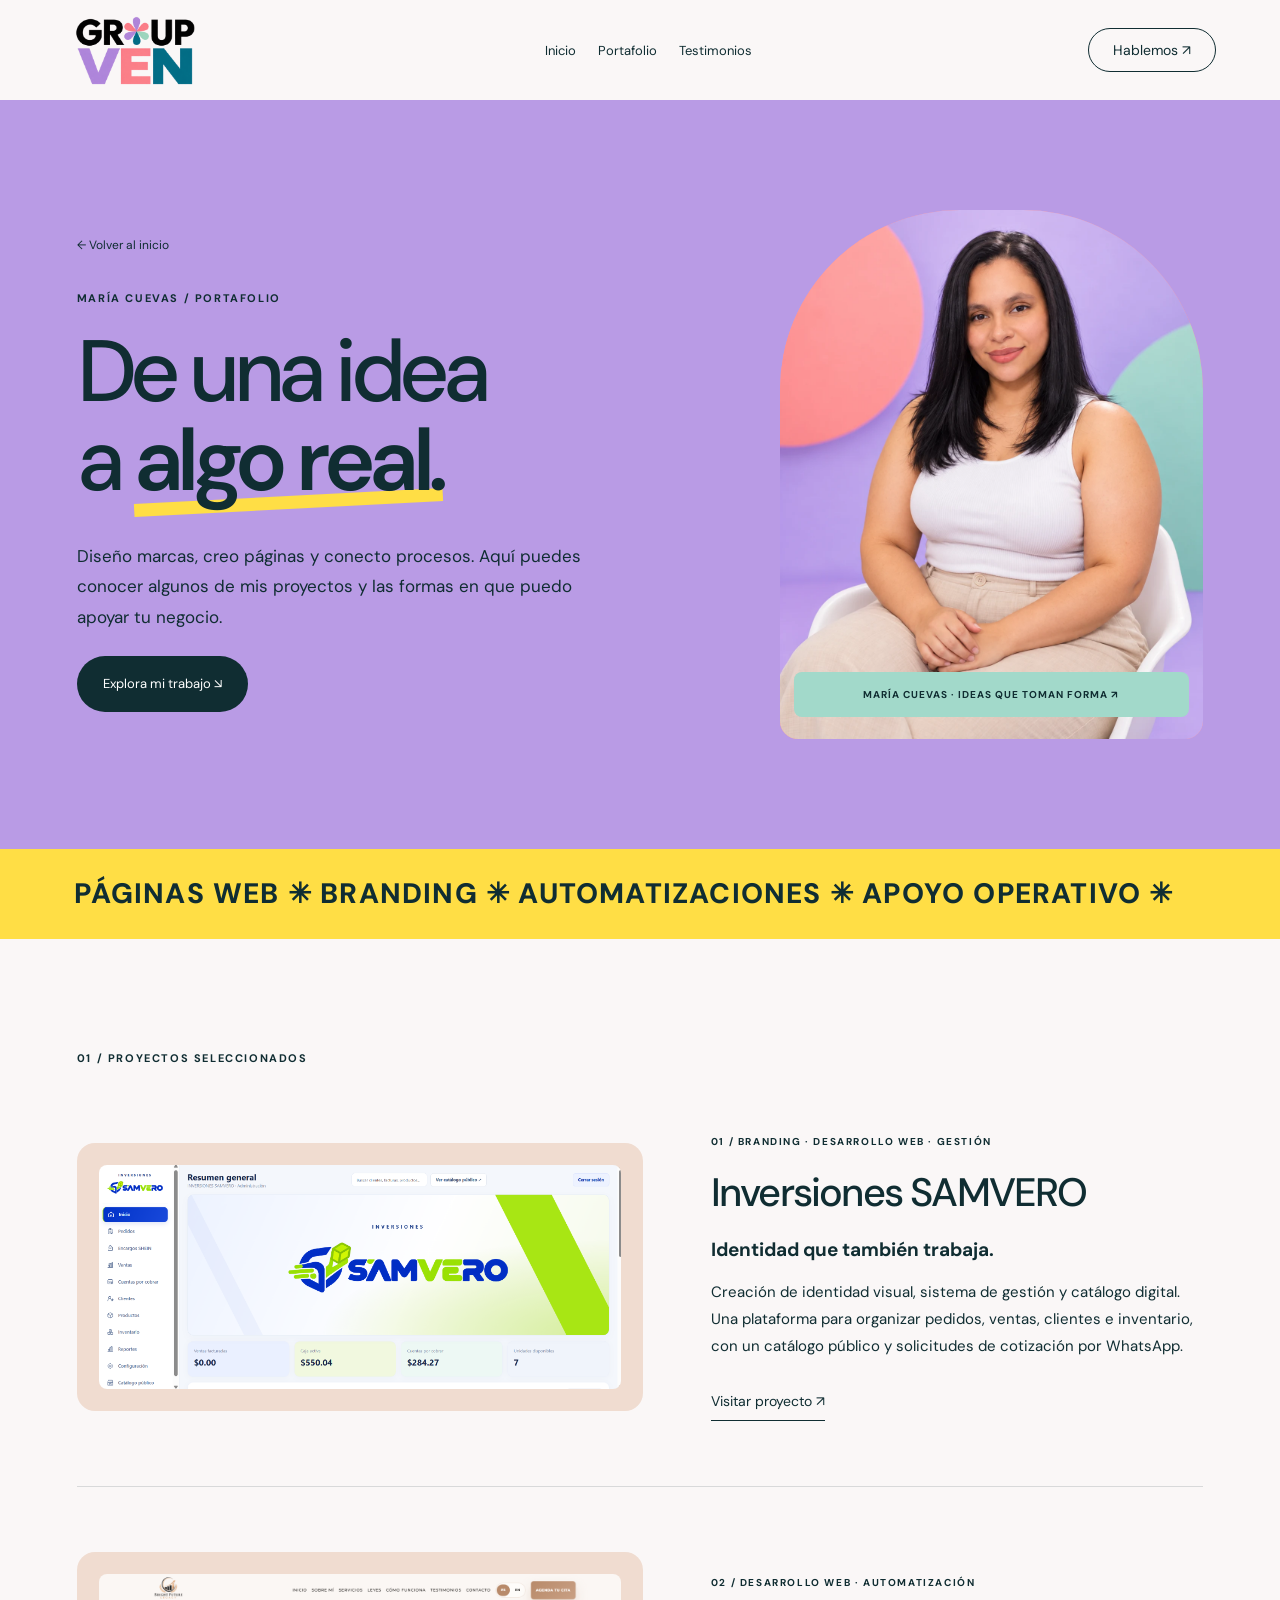
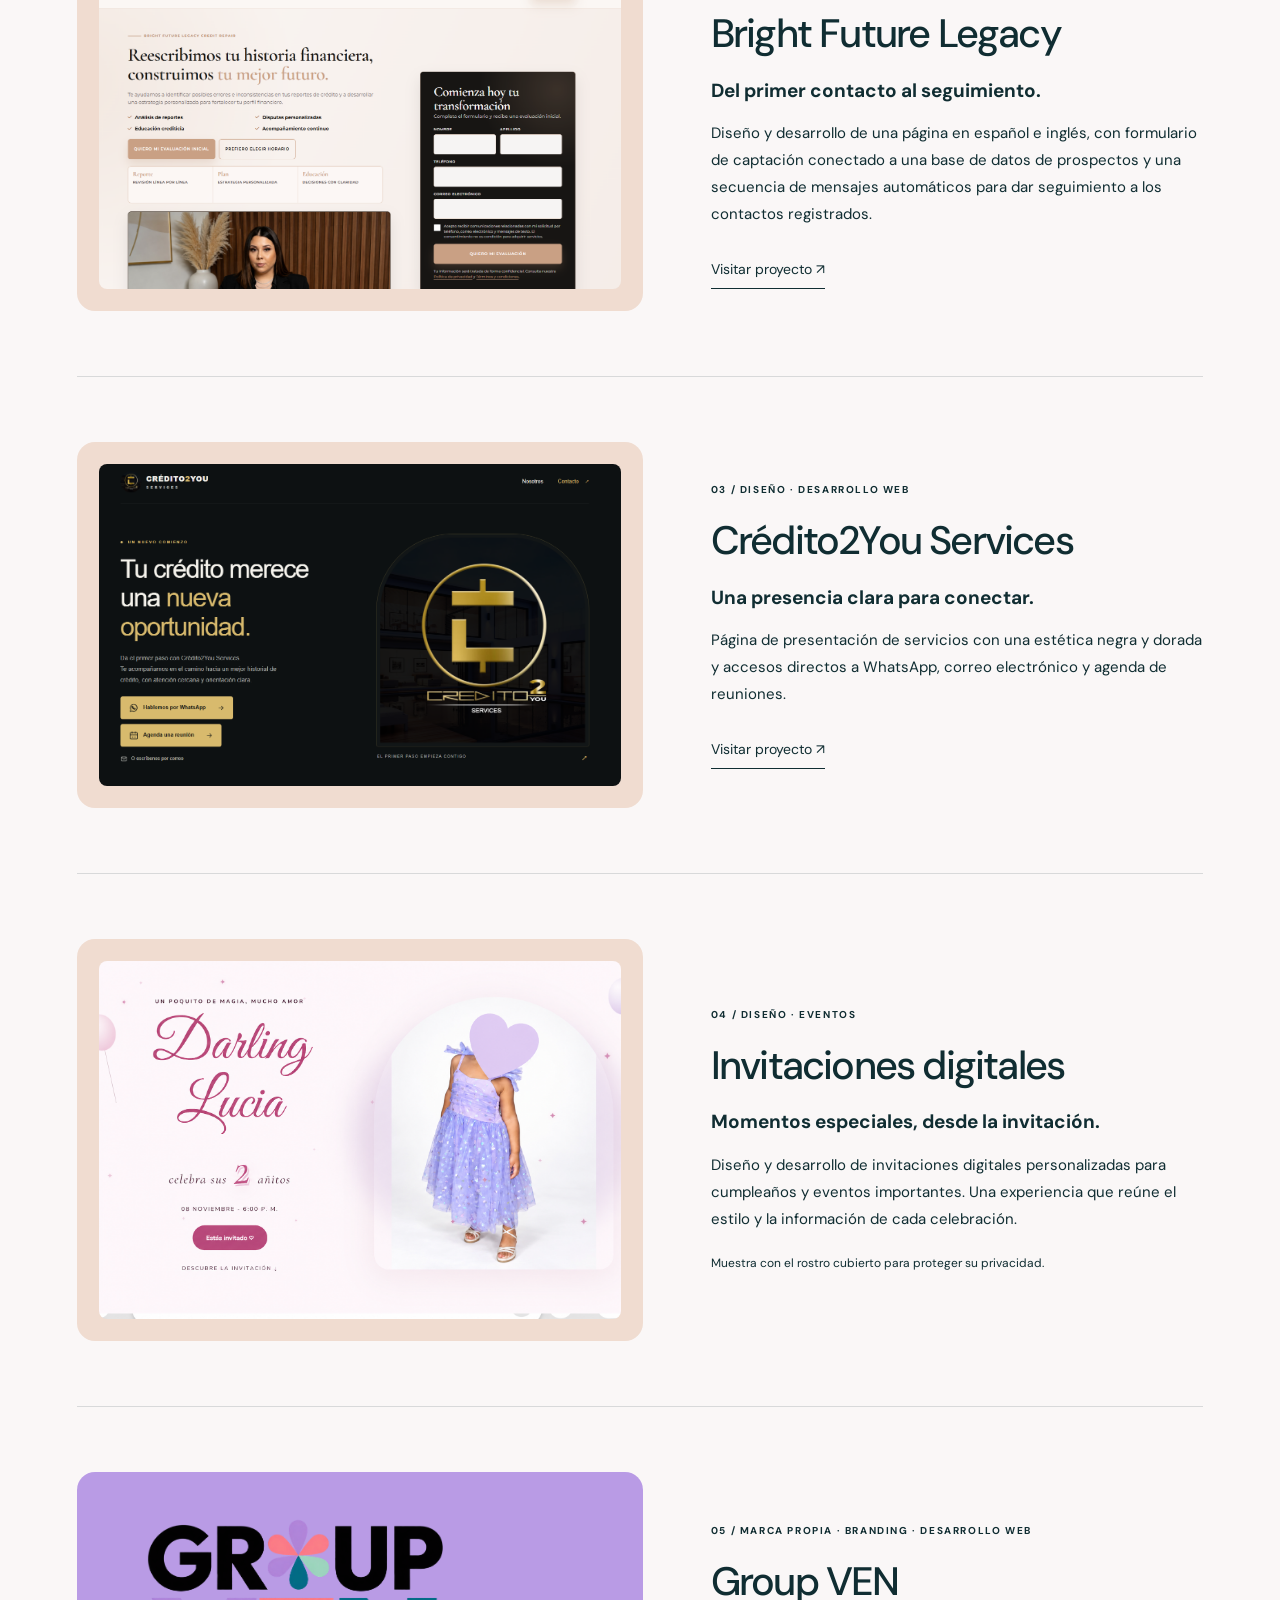
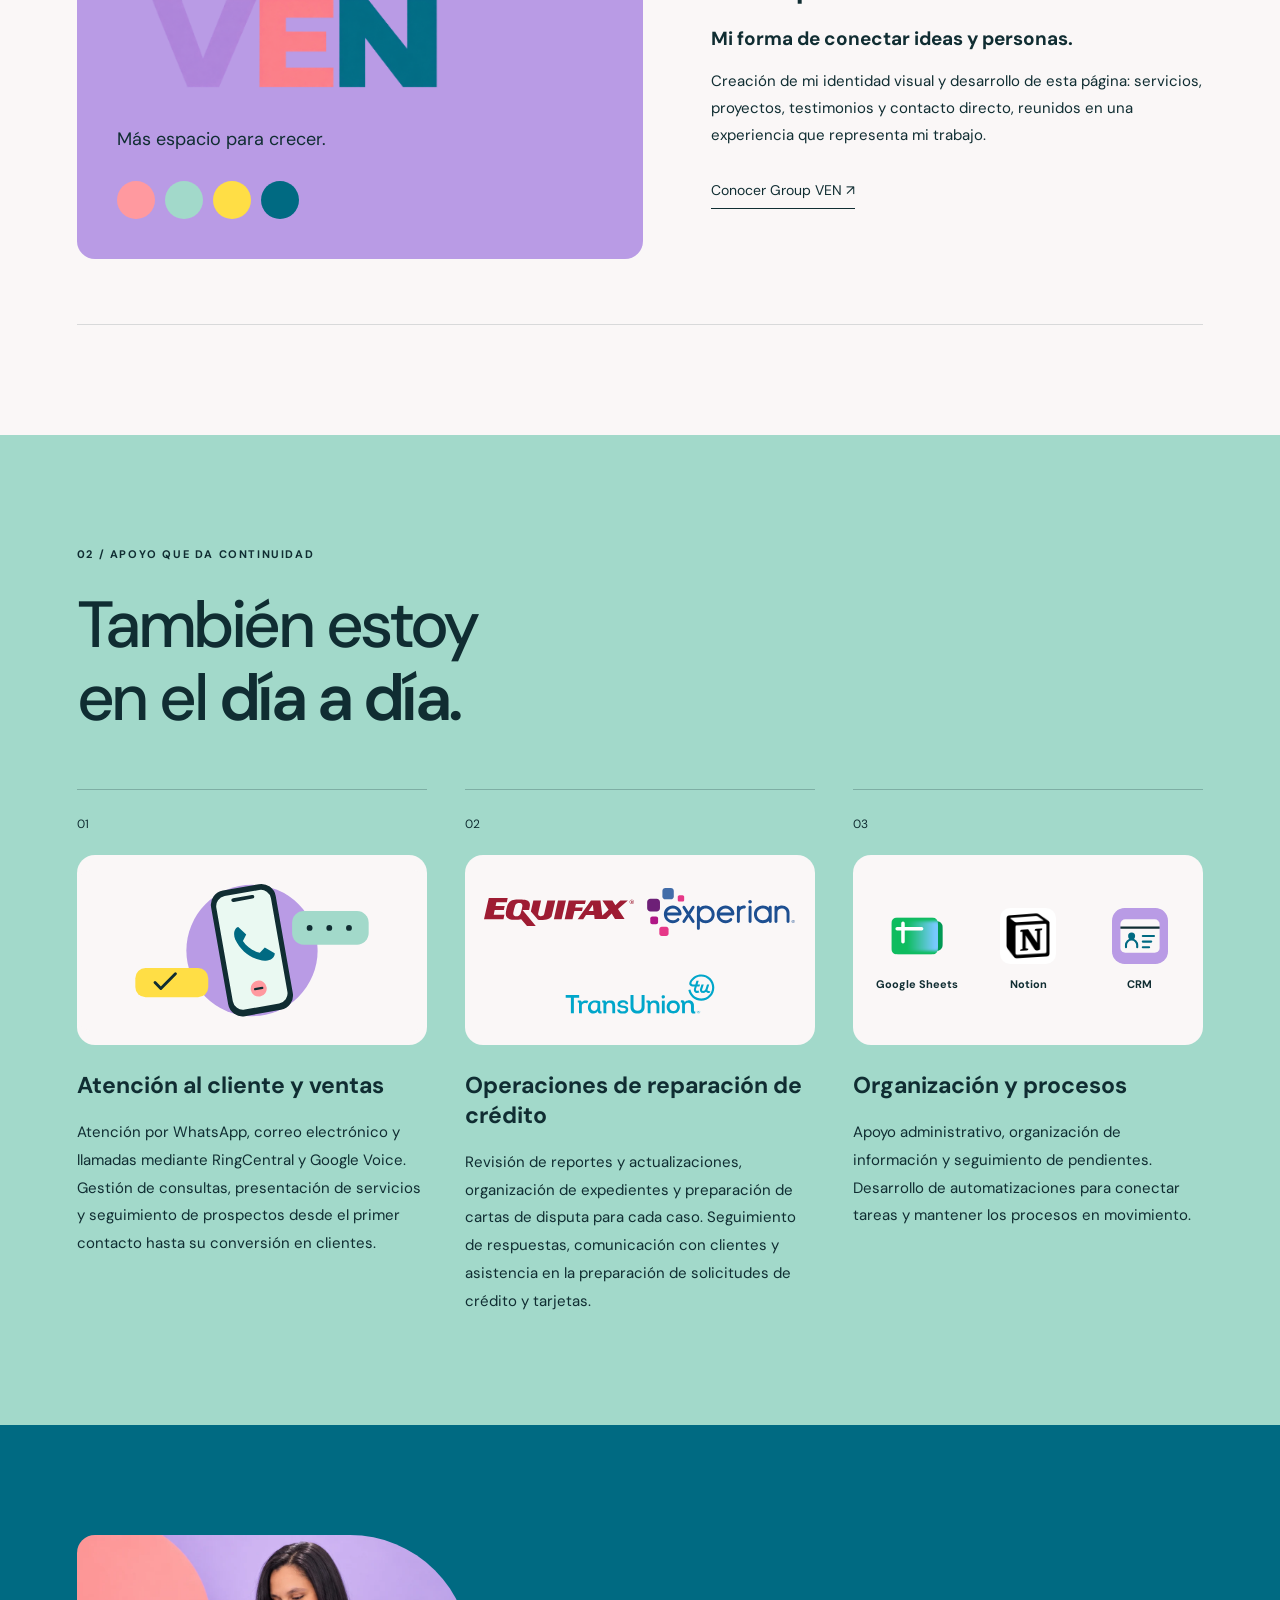
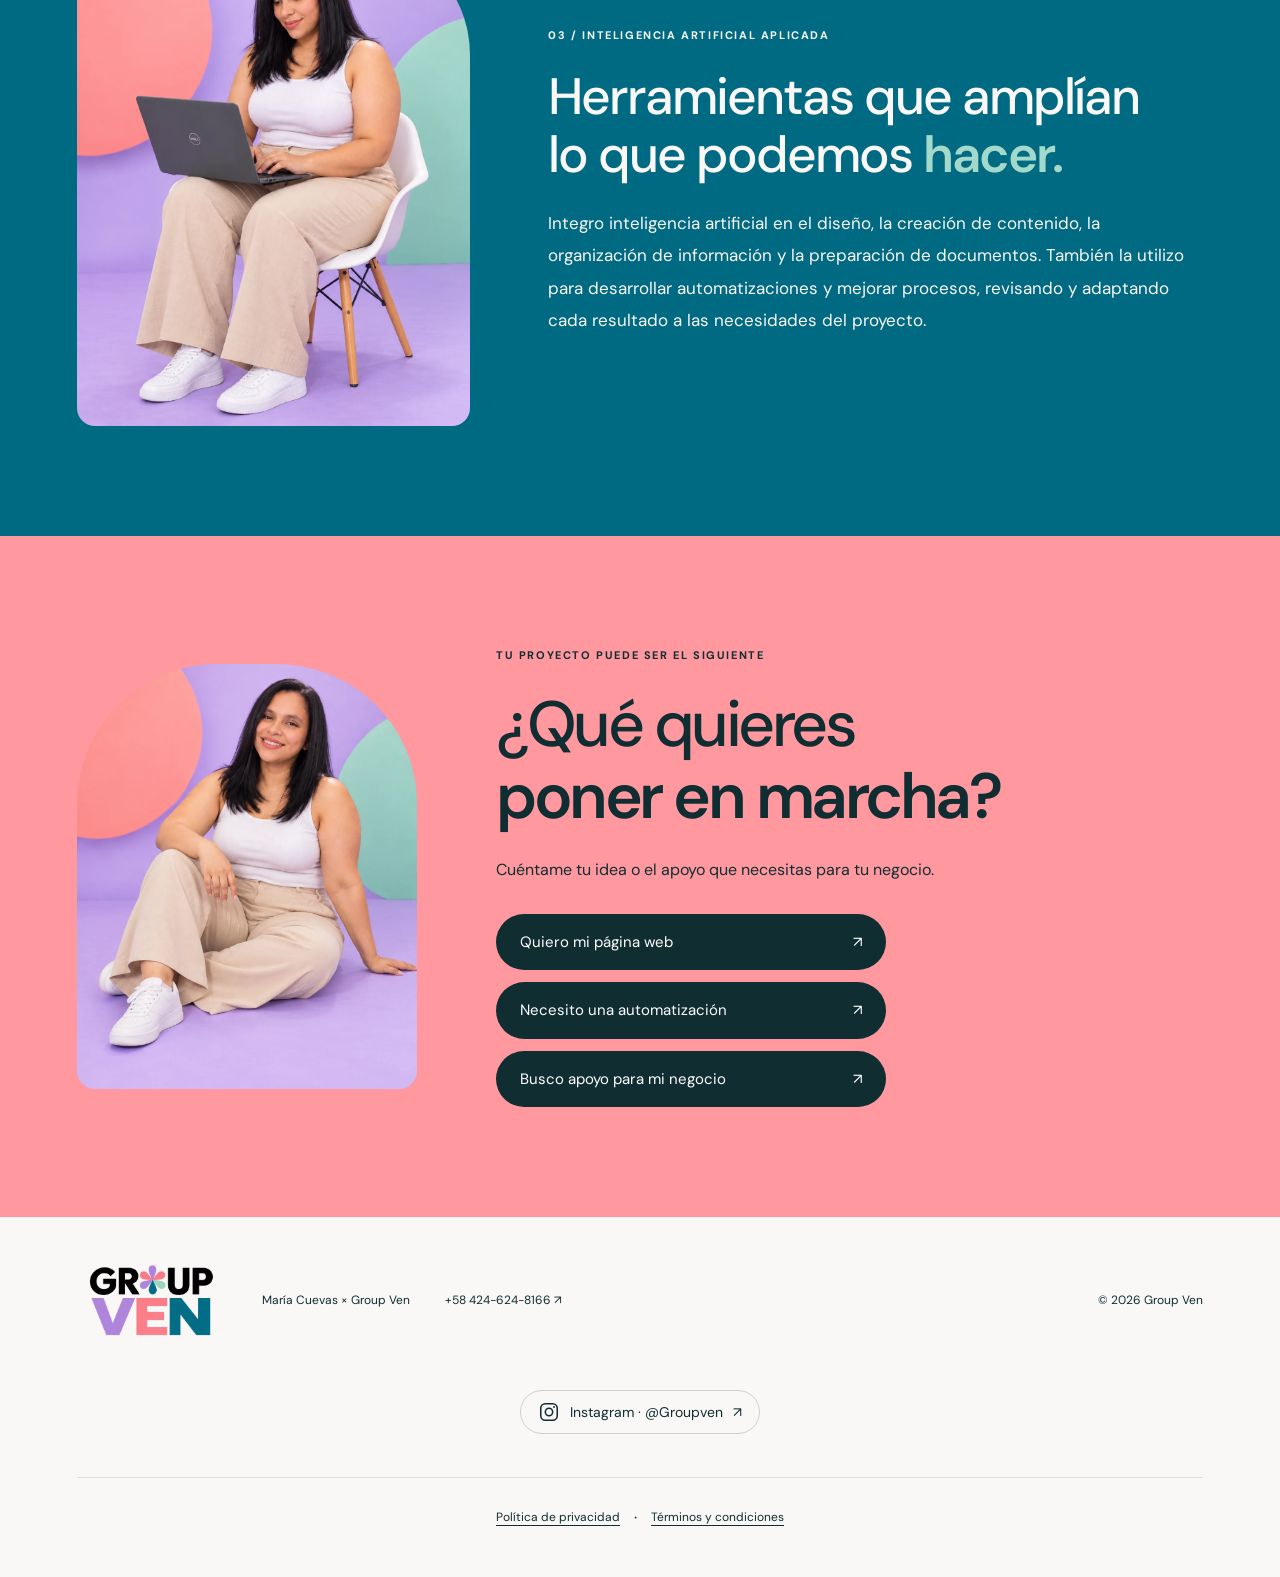
==== commit 843492bb: "instagram" ====
--- a/portafolio.html
+++ b/portafolio.html
@@ -13,4 +13,4 @@
 <meta name="twitter:title" content="María Cuevas | Portafolio de Group VEN">
 <meta name="twitter:description" content="Ideas que se convierten en soluciones: páginas web, branding, automatizaciones e invitaciones digitales. Explora mis proyectos y hablemos del tuyo.">
 <meta name="twitter:image" content="https://www.groupven.com/assets/groupven-logo-social-v2.jpg">
-<link rel="stylesheet" href="layout.css"></head><body class="portfolio-page"><header><a class="brand" href="index.html"><img class="brand-logo" src="assets/groupven-logo-web.png" alt="Group VEN — Inicio" width="1771" height="869"></a><nav aria-label="Navegación principal"><a href="index.html">Inicio</a><a href="#proyectos" aria-current="page">Portafolio</a><a href="testimonios.html">Testimonios</a></nav><a class="navcta" href="https://wa.me/584246248166" target="_blank" rel="noopener noreferrer">Hablemos ↗</a></header><main><section class="portfolio-hero section"><div class="portfolio-hero-copy"><a class="back-link" href="index.html">← Volver al inicio</a><span class="eyebrow">MARÍA CUEVAS / PORTAFOLIO</span><h1>De una idea<br>a <em>algo real.</em></h1><div class="portfolio-intro"><p>Diseño marcas, creo páginas y conecto procesos. Aquí puedes conocer algunos de mis proyectos y las formas en que puedo apoyar tu negocio.</p><a class="button dark" href="#proyectos">Explora mi trabajo ↘</a></div></div><figure class="portrait-main"><img src="assets/portafolio/maria-retrato.webp" alt="María Cuevas, creadora de Group VEN" width="1122" height="1402" fetchpriority="high"><figcaption>MARÍA CUEVAS · IDEAS QUE TOMAN FORMA ↗</figcaption></figure></section><div class="portfolio-strip portfolio-marquee" role="region" aria-label="Páginas web, branding, automatizaciones y apoyo operativo" tabindex="0"><div class="portfolio-marquee-track" aria-hidden="true"><span>PÁGINAS WEB ✳ BRANDING ✳ AUTOMATIZACIONES ✳ APOYO OPERATIVO ✳ </span><span>PÁGINAS WEB ✳ BRANDING ✳ AUTOMATIZACIONES ✳ APOYO OPERATIVO ✳ </span></div></div><section id="proyectos" class="section projects"><span class="eyebrow">01 / PROYECTOS SELECCIONADOS</span><article class="project"><div class="project-image"><img src="assets/portafolio/samvero.png" alt="Vista del proyecto Inversiones SAMVERO" loading="lazy" width="1200" height="800"></div><div class="project-copy"><span class="eyebrow">01 / BRANDING · DESARROLLO WEB · GESTIÓN</span><h2>Inversiones SAMVERO</h2><h3>Identidad que también trabaja.</h3><p>Creación de identidad visual, sistema de gestión y catálogo digital. Una plataforma para organizar pedidos, ventas, clientes e inventario, con un catálogo público y solicitudes de cotización por WhatsApp.</p><a class="text-link" href="https://inversiones-sam.vercel.app/catalogo" target="_blank" rel="noopener noreferrer">Visitar proyecto ↗</a></div></article><article class="project"><div class="project-image"><img src="assets/portafolio/brightfuture.png" alt="Vista del proyecto Bright Future Legacy" loading="lazy" width="1200" height="800"></div><div class="project-copy"><span class="eyebrow">02 / DESARROLLO WEB · AUTOMATIZACIÓN</span><h2>Bright Future Legacy</h2><h3>Del primer contacto al seguimiento.</h3><p>Diseño y desarrollo de una página en español e inglés, con formulario de captación conectado a una base de datos de prospectos y una secuencia de mensajes automáticos para dar seguimiento a los contactos registrados.</p><a class="text-link" href="https://www.brightfuturelegacy.com/" target="_blank" rel="noopener noreferrer">Visitar proyecto ↗</a></div></article><article class="project"><div class="project-image"><img src="assets/portafolio/credito2you.png" alt="Vista del proyecto Crédito2You Services" loading="lazy" width="1200" height="800"></div><div class="project-copy"><span class="eyebrow">03 / DISEÑO · DESARROLLO WEB</span><h2>Crédito2You Services</h2><h3>Una presencia clara para conectar.</h3><p>Página de presentación de servicios con una estética negra y dorada y accesos directos a WhatsApp, correo electrónico y agenda de reuniones.</p><a class="text-link" href="https://credito2yous.org/" target="_blank" rel="noopener noreferrer">Visitar proyecto ↗</a></div></article><article class="project"><div class="project-image"><img src="assets/portafolio/invitaciones.png" alt="Vista del proyecto Invitaciones digitales" loading="lazy" width="1200" height="800"></div><div class="project-copy"><span class="eyebrow">04 / DISEÑO · EVENTOS</span><h2>Invitaciones digitales</h2><h3>Momentos especiales, desde la invitación.</h3><p>Diseño y desarrollo de invitaciones digitales personalizadas para cumpleaños y eventos importantes. Una experiencia que reúne el estilo y la información de cada celebración.</p><p class="portfolio-note">Muestra con el rostro cubierto para proteger su privacidad.</p></div></article><article class="project own-project"><div class="brand-art" aria-label="Identidad visual de Group VEN"><img class="brand-showcase-logo" src="assets/groupven-logo-web.png" alt="Identidad visual de Group VEN" width="1771" height="869" loading="lazy"><p>Más espacio para crecer.</p><div class="swatches"><i></i><i></i><i></i><i></i></div></div><div class="project-copy"><span class="eyebrow">05 / MARCA PROPIA · BRANDING · DESARROLLO WEB</span><h2>Group VEN</h2><h3>Mi forma de conectar ideas y personas.</h3><p>Creación de mi identidad visual y desarrollo de esta página: servicios, proyectos, testimonios y contacto directo, reunidos en una experiencia que representa mi trabajo.</p><a class="text-link" href="index.html">Conocer Group VEN ↗</a></div></article></section><section class="section portfolio-services"><span class="eyebrow">02 / APOYO QUE DA CONTINUIDAD</span><h2>También estoy<br>en el <em>día a día.</em></h2><div class="support-grid"><article><span>01</span><div class="support-visual support-phone"><img src="assets/portafolio/telefono.svg" alt="Teléfono con una llamada y mensajes de atención al cliente" width="480" height="220" loading="lazy"></div><h3>Atención al cliente y ventas</h3><p>Atención por WhatsApp, correo electrónico y llamadas mediante RingCentral y Google Voice. Gestión de consultas, presentación de servicios y seguimiento de prospectos desde el primer contacto hasta su conversión en clientes.</p></article><article><span>02</span><div class="support-visual bureau-logos" aria-label="Burós de crédito"><div><img src="assets/portafolio/equifax.svg" alt="Equifax" width="150" height="28" loading="lazy"></div><div><img src="assets/portafolio/experian.svg" alt="Experian" width="150" height="55" loading="lazy"></div><div><img src="assets/portafolio/transunion.svg" alt="TransUnion" width="201" height="53" loading="lazy"></div></div><h3>Operaciones de reparación de crédito</h3><p>Revisión de reportes y actualizaciones, organización de expedientes y preparación de cartas de disputa para cada caso. Seguimiento de respuestas, comunicación con clientes y asistencia en la preparación de solicitudes de crédito y tarjetas.</p></article><article><span>03</span><div class="support-visual tool-logos"><div><img src="assets/portafolio/sheets.svg" alt="" width="64" height="64" loading="lazy"><span>Google Sheets</span></div><div><img src="assets/portafolio/notion.png" alt="" width="64" height="64" loading="lazy"><span>Notion</span></div><div><img src="assets/portafolio/crm.svg" alt="" width="64" height="64" loading="lazy"><span>CRM</span></div></div><h3>Organización y procesos</h3><p>Apoyo administrativo, organización de información y seguimiento de pendientes. Desarrollo de automatizaciones para conectar tareas y mantener los procesos en movimiento.</p></article></div></section><section class="section portfolio-ai"><figure class="portrait-work"><img src="assets/portafolio/maria-trabajando.webp" alt="María Cuevas trabajando con su laptop" width="1122" height="1402" loading="lazy"></figure><div class="portfolio-ai-copy"><span class="eyebrow">03 / INTELIGENCIA ARTIFICIAL APLICADA</span><h2>Herramientas que amplían<br>lo que podemos <em>hacer.</em></h2><p>Integro inteligencia artificial en el diseño, la creación de contenido, la organización de información y la preparación de documentos. También la utilizo para desarrollar automatizaciones y mejorar procesos, revisando y adaptando cada resultado a las necesidades del proyecto.</p></div></section><section class="section testimonials-contact portfolio-personal-contact"><figure class="portrait-contact"><img src="assets/portafolio/maria-cercana.webp" alt="María Cuevas sonriendo, sentada sobre un fondo lila" width="1122" height="1402" loading="lazy"></figure><div class="portfolio-contact-copy"><span class="eyebrow">TU PROYECTO PUEDE SER EL SIGUIENTE</span><h2>¿Qué quieres<br><em>poner en marcha?</em></h2><p>Cuéntame tu idea o el apoyo que necesitas para tu negocio.</p><div class="portfolio-service-actions" aria-label="Elige el apoyo que necesitas"><a class="button dark" href="https://wa.me/584246248166?text=Hola%20Mar%C3%ADa%2C%20vi%20tu%20portafolio.%20Quiero%20mi%20p%C3%A1gina%20web." target="_blank" rel="noopener noreferrer">Quiero mi página web <span aria-hidden="true">↗</span></a><a class="button dark" href="https://wa.me/584246248166?text=Hola%20Mar%C3%ADa%2C%20vi%20tu%20portafolio.%20Necesito%20una%20automatizaci%C3%B3n." target="_blank" rel="noopener noreferrer">Necesito una automatización <span aria-hidden="true">↗</span></a><a class="button dark" href="https://wa.me/584246248166?text=Hola%20Mar%C3%ADa%2C%20vi%20tu%20portafolio.%20Busco%20apoyo%20para%20mi%20negocio." target="_blank" rel="noopener noreferrer">Busco apoyo para mi negocio <span aria-hidden="true">↗</span></a></div></div></section></main><footer><a class="brand" href="index.html"><img class="brand-logo" src="assets/groupven-logo-web.png" alt="Group VEN — Inicio" width="1771" height="869"></a><p>María Cuevas × Group Ven</p><a href="https://wa.me/584246248166" target="_blank" rel="noopener">+58 424-624-8166 ↗</a><small>© <span id="year"></span> Group Ven</small><div class="legal-links" aria-label="Información legal"><button type="button" data-legal="privacy">Política de privacidad</button><span aria-hidden="true">·</span><button type="button" data-legal="terms">Términos y condiciones</button></div></footer><dialog id="legal-cloud" class="legal-cloud" aria-labelledby="legal-title"><div class="legal-cloud-head"><div><span class="eyebrow">GROUP VEN × MARÍA CUEVAS</span><h2 id="legal-title"></h2></div><button type="button" class="legal-close" aria-label="Cerrar ventana legal">✕</button></div><div class="legal-cloud-body" tabindex="0"><p class="legal-date">Última actualización: 13 de noviembre de 2026</p><div id="legal-content"></div></div><div class="legal-cloud-foot"><span>¿Tienes una consulta? <a href="https://wa.me/584246248166" target="_blank" rel="noopener noreferrer">WhatsApp +58 424-624-8166</a></span><button type="button" class="legal-done">Cerrar</button></div></dialog><script src="legal.js"></script><script>document.querySelector("#year").textContent=new Date().getFullYear();</script><script src="motion.js" defer></script></body></html>
+<link rel="stylesheet" href="layout.css"></head><body class="portfolio-page"><header><a class="brand" href="index.html"><img class="brand-logo" src="assets/groupven-logo-web.png" alt="Group VEN — Inicio" width="1771" height="869"></a><nav aria-label="Navegación principal"><a href="index.html">Inicio</a><a href="#proyectos" aria-current="page">Portafolio</a><a href="testimonios.html">Testimonios</a></nav><a class="navcta" href="https://wa.me/584246248166" target="_blank" rel="noopener noreferrer">Hablemos ↗</a></header><main><section class="portfolio-hero section"><div class="portfolio-hero-copy"><a class="back-link" href="index.html">← Volver al inicio</a><span class="eyebrow">MARÍA CUEVAS / PORTAFOLIO</span><h1>De una idea<br>a <em>algo real.</em></h1><div class="portfolio-intro"><p>Diseño marcas, creo páginas y conecto procesos. Aquí puedes conocer algunos de mis proyectos y las formas en que puedo apoyar tu negocio.</p><a class="button dark" href="#proyectos">Explora mi trabajo ↘</a></div></div><figure class="portrait-main"><img src="assets/portafolio/maria-retrato.webp" alt="María Cuevas, creadora de Group VEN" width="1122" height="1402" fetchpriority="high"><figcaption>MARÍA CUEVAS · IDEAS QUE TOMAN FORMA ↗</figcaption></figure></section><div class="portfolio-strip portfolio-marquee" role="region" aria-label="Páginas web, branding, automatizaciones y apoyo operativo" tabindex="0"><div class="portfolio-marquee-track" aria-hidden="true"><span>PÁGINAS WEB ✳ BRANDING ✳ AUTOMATIZACIONES ✳ APOYO OPERATIVO ✳ </span><span>PÁGINAS WEB ✳ BRANDING ✳ AUTOMATIZACIONES ✳ APOYO OPERATIVO ✳ </span></div></div><section id="proyectos" class="section projects"><span class="eyebrow">01 / PROYECTOS SELECCIONADOS</span><article class="project"><div class="project-image"><img src="assets/portafolio/samvero.png" alt="Vista del proyecto Inversiones SAMVERO" loading="lazy" width="1200" height="800"></div><div class="project-copy"><span class="eyebrow">01 / BRANDING · DESARROLLO WEB · GESTIÓN</span><h2>Inversiones SAMVERO</h2><h3>Identidad que también trabaja.</h3><p>Creación de identidad visual, sistema de gestión y catálogo digital. Una plataforma para organizar pedidos, ventas, clientes e inventario, con un catálogo público y solicitudes de cotización por WhatsApp.</p><a class="text-link" href="https://inversiones-sam.vercel.app/catalogo" target="_blank" rel="noopener noreferrer">Visitar proyecto ↗</a></div></article><article class="project"><div class="project-image"><img src="assets/portafolio/brightfuture.png" alt="Vista del proyecto Bright Future Legacy" loading="lazy" width="1200" height="800"></div><div class="project-copy"><span class="eyebrow">02 / DESARROLLO WEB · AUTOMATIZACIÓN</span><h2>Bright Future Legacy</h2><h3>Del primer contacto al seguimiento.</h3><p>Diseño y desarrollo de una página en español e inglés, con formulario de captación conectado a una base de datos de prospectos y una secuencia de mensajes automáticos para dar seguimiento a los contactos registrados.</p><a class="text-link" href="https://www.brightfuturelegacy.com/" target="_blank" rel="noopener noreferrer">Visitar proyecto ↗</a></div></article><article class="project"><div class="project-image"><img src="assets/portafolio/credito2you.png" alt="Vista del proyecto Crédito2You Services" loading="lazy" width="1200" height="800"></div><div class="project-copy"><span class="eyebrow">03 / DISEÑO · DESARROLLO WEB</span><h2>Crédito2You Services</h2><h3>Una presencia clara para conectar.</h3><p>Página de presentación de servicios con una estética negra y dorada y accesos directos a WhatsApp, correo electrónico y agenda de reuniones.</p><a class="text-link" href="https://credito2yous.org/" target="_blank" rel="noopener noreferrer">Visitar proyecto ↗</a></div></article><article class="project"><div class="project-image"><img src="assets/portafolio/invitaciones.png" alt="Vista del proyecto Invitaciones digitales" loading="lazy" width="1200" height="800"></div><div class="project-copy"><span class="eyebrow">04 / DISEÑO · EVENTOS</span><h2>Invitaciones digitales</h2><h3>Momentos especiales, desde la invitación.</h3><p>Diseño y desarrollo de invitaciones digitales personalizadas para cumpleaños y eventos importantes. Una experiencia que reúne el estilo y la información de cada celebración.</p><p class="portfolio-note">Muestra con el rostro cubierto para proteger su privacidad.</p></div></article><article class="project own-project"><div class="brand-art" aria-label="Identidad visual de Group VEN"><img class="brand-showcase-logo" src="assets/groupven-logo-web.png" alt="Identidad visual de Group VEN" width="1771" height="869" loading="lazy"><p>Más espacio para crecer.</p><div class="swatches"><i></i><i></i><i></i><i></i></div></div><div class="project-copy"><span class="eyebrow">05 / MARCA PROPIA · BRANDING · DESARROLLO WEB</span><h2>Group VEN</h2><h3>Mi forma de conectar ideas y personas.</h3><p>Creación de mi identidad visual y desarrollo de esta página: servicios, proyectos, testimonios y contacto directo, reunidos en una experiencia que representa mi trabajo.</p><a class="text-link" href="index.html">Conocer Group VEN ↗</a></div></article></section><section class="section portfolio-services"><span class="eyebrow">02 / APOYO QUE DA CONTINUIDAD</span><h2>También estoy<br>en el <em>día a día.</em></h2><div class="support-grid"><article><span>01</span><div class="support-visual support-phone"><img src="assets/portafolio/telefono.svg" alt="Teléfono con una llamada y mensajes de atención al cliente" width="480" height="220" loading="lazy"></div><h3>Atención al cliente y ventas</h3><p>Atención por WhatsApp, correo electrónico y llamadas mediante RingCentral y Google Voice. Gestión de consultas, presentación de servicios y seguimiento de prospectos desde el primer contacto hasta su conversión en clientes.</p></article><article><span>02</span><div class="support-visual bureau-logos" aria-label="Burós de crédito"><div><img src="assets/portafolio/equifax.svg" alt="Equifax" width="150" height="28" loading="lazy"></div><div><img src="assets/portafolio/experian.svg" alt="Experian" width="150" height="55" loading="lazy"></div><div><img src="assets/portafolio/transunion.svg" alt="TransUnion" width="201" height="53" loading="lazy"></div></div><h3>Operaciones de reparación de crédito</h3><p>Revisión de reportes y actualizaciones, organización de expedientes y preparación de cartas de disputa para cada caso. Seguimiento de respuestas, comunicación con clientes y asistencia en la preparación de solicitudes de crédito y tarjetas.</p></article><article><span>03</span><div class="support-visual tool-logos"><div><img src="assets/portafolio/sheets.svg" alt="" width="64" height="64" loading="lazy"><span>Google Sheets</span></div><div><img src="assets/portafolio/notion.png" alt="" width="64" height="64" loading="lazy"><span>Notion</span></div><div><img src="assets/portafolio/crm.svg" alt="" width="64" height="64" loading="lazy"><span>CRM</span></div></div><h3>Organización y procesos</h3><p>Apoyo administrativo, organización de información y seguimiento de pendientes. Desarrollo de automatizaciones para conectar tareas y mantener los procesos en movimiento.</p></article></div></section><section class="section portfolio-ai"><figure class="portrait-work"><img src="assets/portafolio/maria-trabajando.webp" alt="María Cuevas trabajando con su laptop" width="1122" height="1402" loading="lazy"></figure><div class="portfolio-ai-copy"><span class="eyebrow">03 / INTELIGENCIA ARTIFICIAL APLICADA</span><h2>Herramientas que amplían<br>lo que podemos <em>hacer.</em></h2><p>Integro inteligencia artificial en el diseño, la creación de contenido, la organización de información y la preparación de documentos. También la utilizo para desarrollar automatizaciones y mejorar procesos, revisando y adaptando cada resultado a las necesidades del proyecto.</p></div></section><section class="section testimonials-contact portfolio-personal-contact"><figure class="portrait-contact"><img src="assets/portafolio/maria-cercana.webp" alt="María Cuevas sonriendo, sentada sobre un fondo lila" width="1122" height="1402" loading="lazy"></figure><div class="portfolio-contact-copy"><span class="eyebrow">TU PROYECTO PUEDE SER EL SIGUIENTE</span><h2>¿Qué quieres<br><em>poner en marcha?</em></h2><p>Cuéntame tu idea o el apoyo que necesitas para tu negocio.</p><div class="portfolio-service-actions" aria-label="Elige el apoyo que necesitas"><a class="button dark" href="https://wa.me/584246248166?text=Hola%20Mar%C3%ADa%2C%20vi%20tu%20portafolio.%20Quiero%20mi%20p%C3%A1gina%20web." target="_blank" rel="noopener noreferrer">Quiero mi página web <span aria-hidden="true">↗</span></a><a class="button dark" href="https://wa.me/584246248166?text=Hola%20Mar%C3%ADa%2C%20vi%20tu%20portafolio.%20Necesito%20una%20automatizaci%C3%B3n." target="_blank" rel="noopener noreferrer">Necesito una automatización <span aria-hidden="true">↗</span></a><a class="button dark" href="https://wa.me/584246248166?text=Hola%20Mar%C3%ADa%2C%20vi%20tu%20portafolio.%20Busco%20apoyo%20para%20mi%20negocio." target="_blank" rel="noopener noreferrer">Busco apoyo para mi negocio <span aria-hidden="true">↗</span></a></div></div></section></main><footer><a class="brand" href="index.html"><img class="brand-logo" src="assets/groupven-logo-web.png" alt="Group VEN — Inicio" width="1771" height="869"></a><p>María Cuevas × Group Ven</p><a href="https://wa.me/584246248166" target="_blank" rel="noopener">+58 424-624-8166 ↗</a><small>© <span id="year"></span> Group Ven</small><div class="footer-socials" aria-label="Redes sociales"><a href="https://www.instagram.com/groupven/" target="_blank" rel="noopener noreferrer"><svg xmlns="http://www.w3.org/2000/svg" viewBox="0 0 24 24" width="22" height="22" fill="none" stroke="currentColor" stroke-width="1.7" aria-hidden="true"><rect x="3" y="3" width="18" height="18" rx="5"/><circle cx="12" cy="12" r="4"/><circle cx="17.5" cy="6.5" r="1" fill="currentColor" stroke="none"/></svg><span>Instagram · @Groupven</span><span aria-hidden="true">↗</span></a></div><div class="legal-links" aria-label="Información legal"><button type="button" data-legal="privacy">Política de privacidad</button><span aria-hidden="true">·</span><button type="button" data-legal="terms">Términos y condiciones</button></div></footer><dialog id="legal-cloud" class="legal-cloud" aria-labelledby="legal-title"><div class="legal-cloud-head"><div><span class="eyebrow">GROUP VEN × MARÍA CUEVAS</span><h2 id="legal-title"></h2></div><button type="button" class="legal-close" aria-label="Cerrar ventana legal">✕</button></div><div class="legal-cloud-body" tabindex="0"><p class="legal-date">Última actualización: 13 de noviembre de 2026</p><div id="legal-content"></div></div><div class="legal-cloud-foot"><span>¿Tienes una consulta? <a href="https://wa.me/584246248166" target="_blank" rel="noopener noreferrer">WhatsApp +58 424-624-8166</a></span><button type="button" class="legal-done">Cerrar</button></div></dialog><script src="legal.js"></script><script>document.querySelector("#year").textContent=new Date().getFullYear();</script><script src="motion.js" defer></script></body></html>
--- a/layout.css
+++ b/layout.css
@@ -87,3 +87,6 @@
 .brand-showcase-logo{display:block;width:min(100%,360px);height:auto;margin:0 0 20px;object-fit:contain}
 @media(max-width:800px){header .brand-logo{width:120px}header{min-height:85px}footer .brand-logo{width:130px}}
 @media(max-width:380px){header .brand-logo{width:108px}}
+
+/* Redes sociales en el pie de página. */
+.footer-socials{width:100%;display:flex;justify-content:center;padding-top:18px}.footer-socials a{display:inline-flex;align-items:center;gap:10px;min-height:44px;padding:10px 17px;border:1px solid #102d3230;border-radius:28px;font-size:14px!important;line-height:1.5;transition:background-color .2s,color .2s}.footer-socials a:hover{background:var(--mint)}.footer-socials a:focus-visible{outline:3px solid var(--petrol);outline-offset:4px}.footer-socials svg{flex-shrink:0}@media(prefers-reduced-motion:reduce){.footer-socials a{transition:none}}
